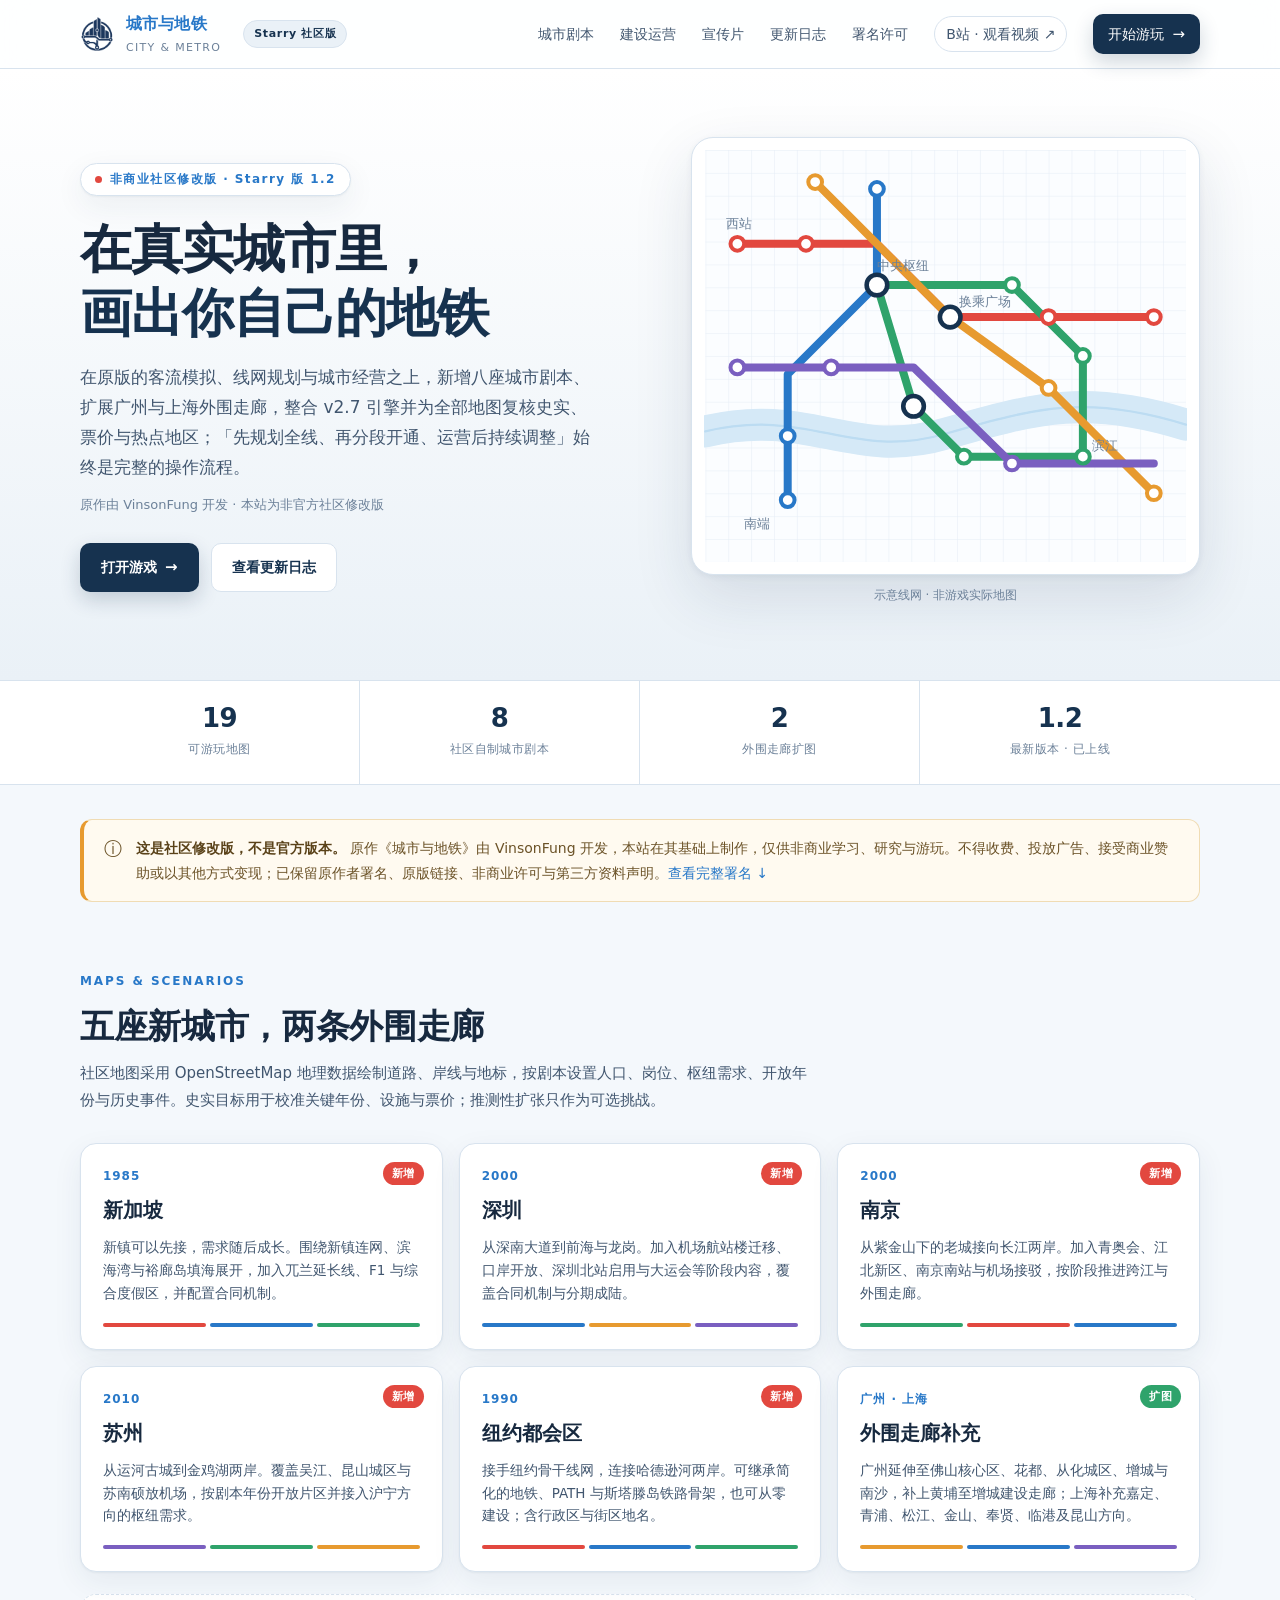
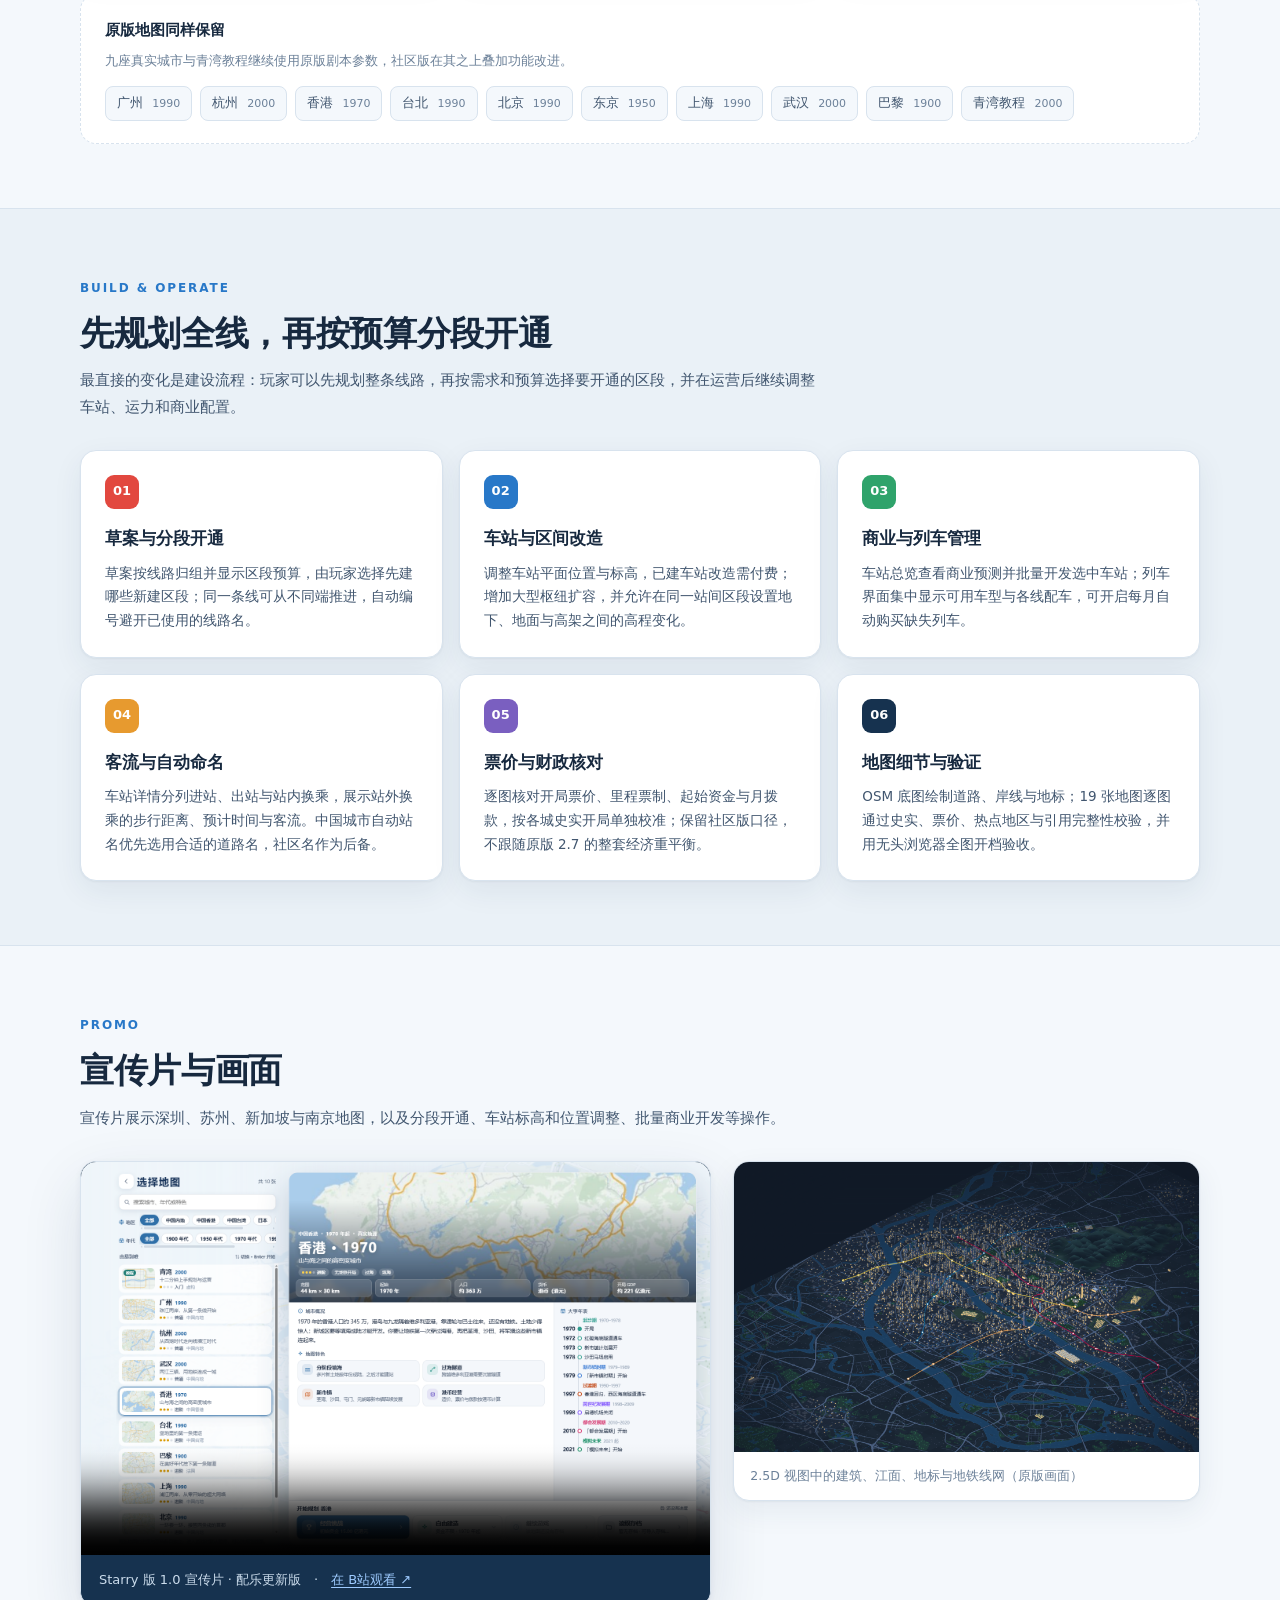
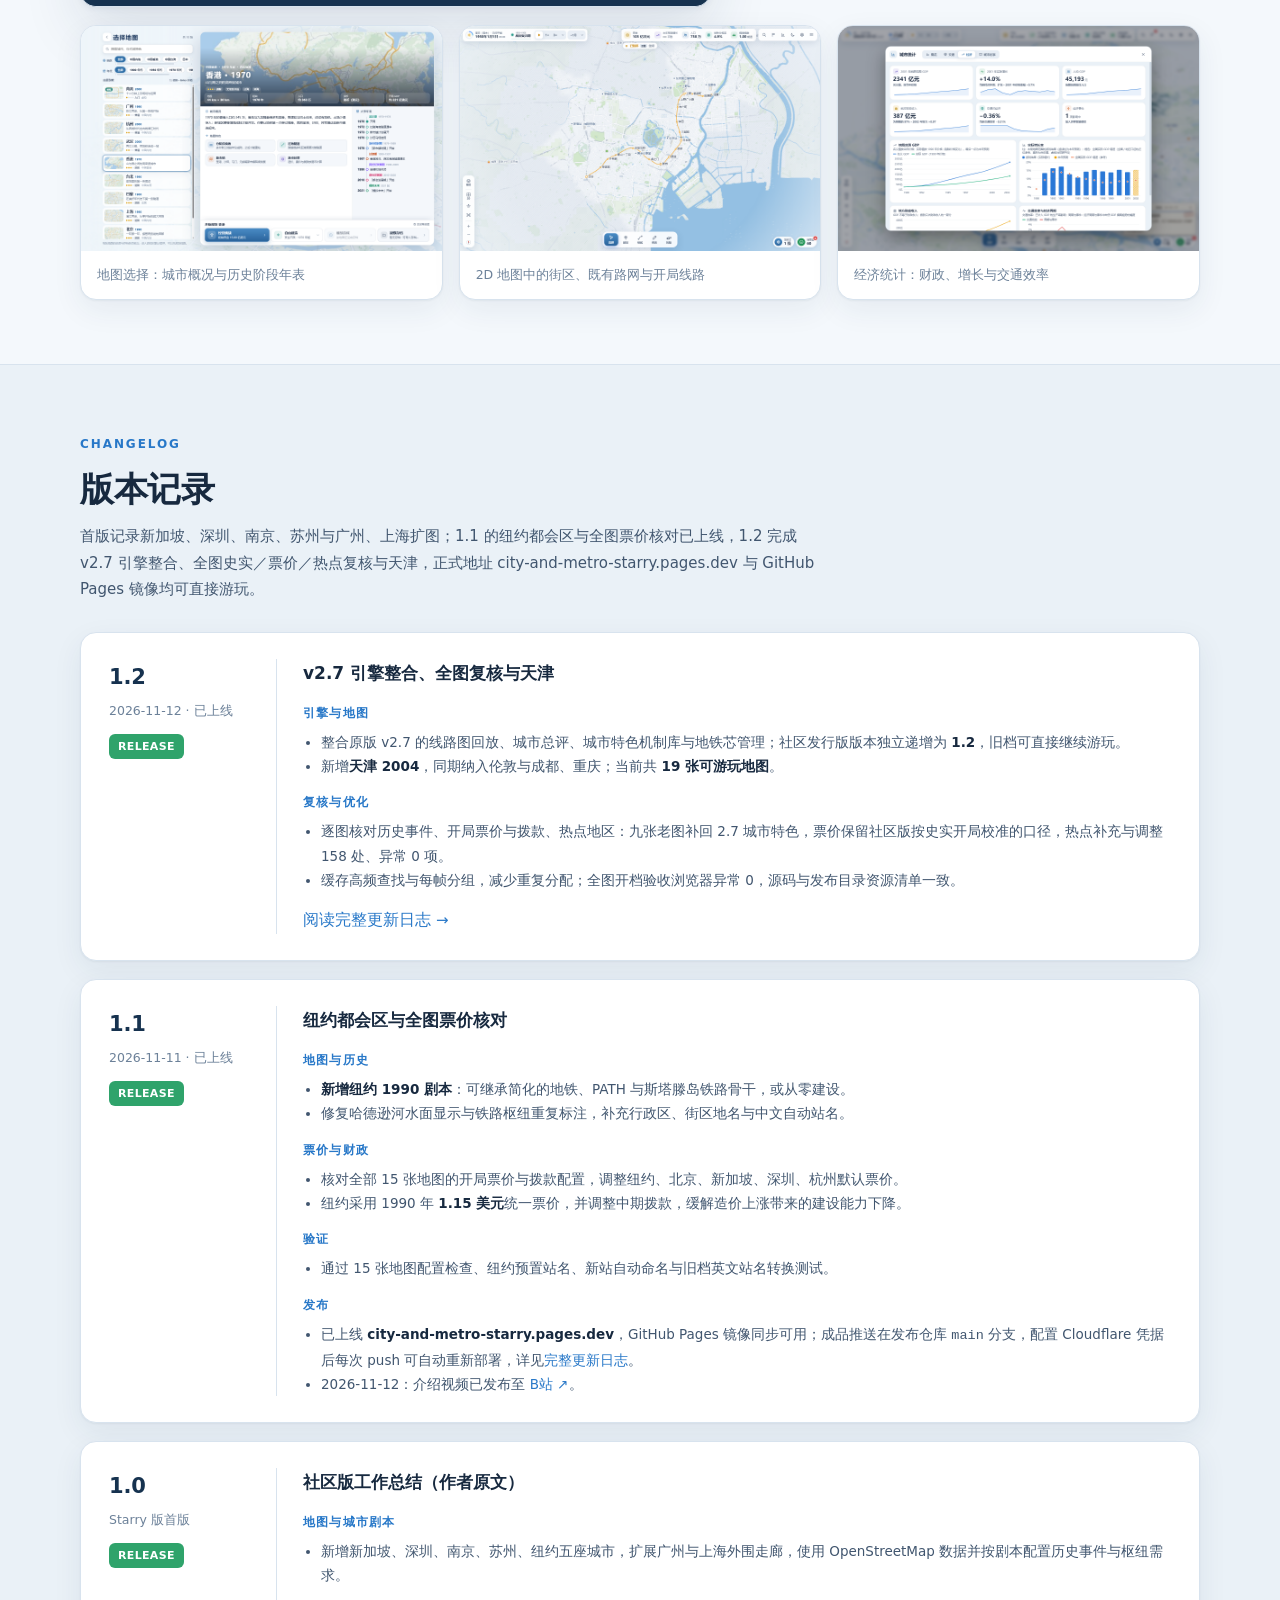
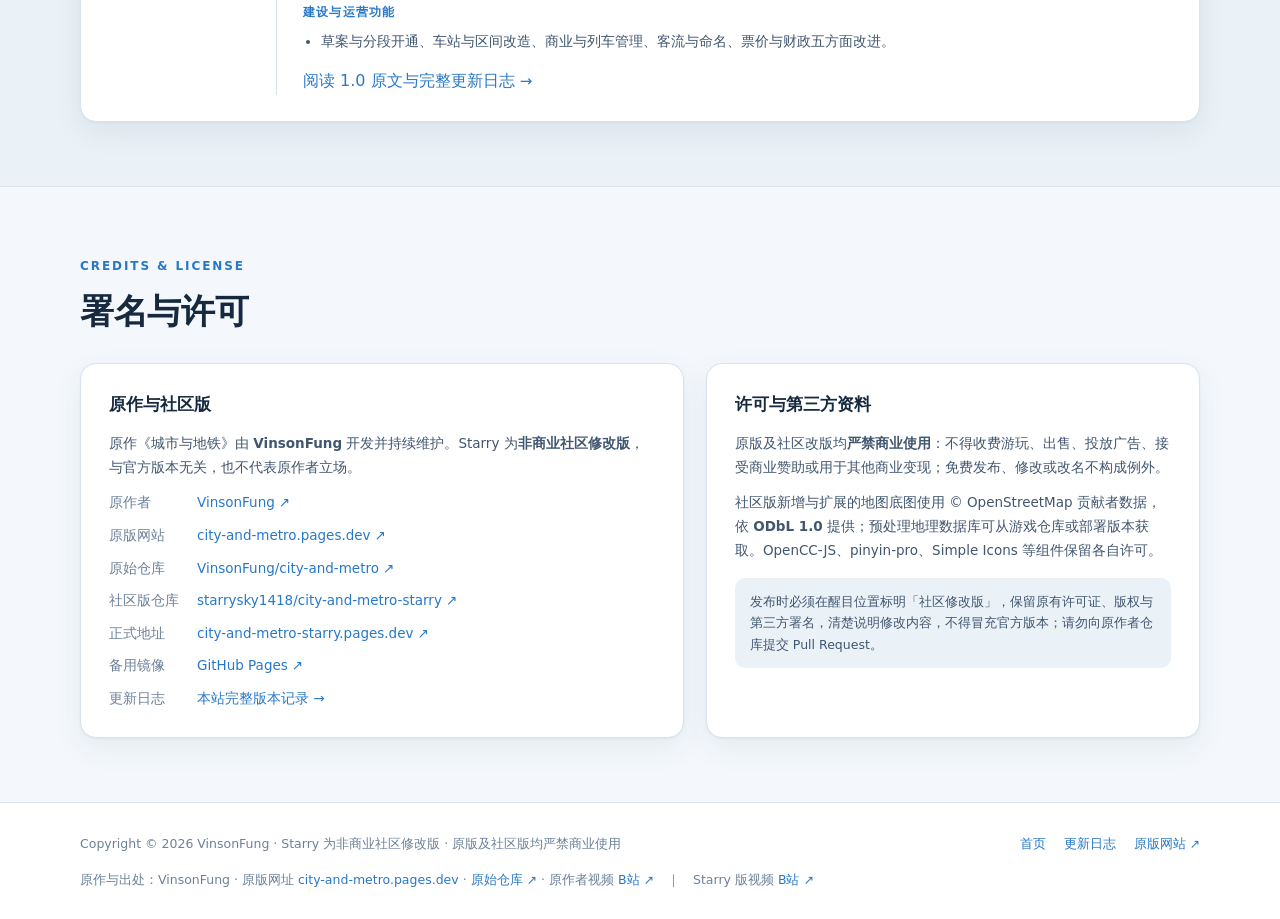
==== site/index.html @ 325b3b6e "Starry 版 1.2：整合 v2.7 引擎、新增天津与伦敦、全图复核与性能优化 - 引擎对齐原版 2.7.0：线路图回放、城市总评、城市特色机制库；九张老图按条校验补回 2.7 特色，未删原有数据" ====
<!doctype html>
<html lang="zh-CN">
<head>
<meta charset="utf-8">
<meta name="viewport" content="width=device-width, initial-scale=1, viewport-fit=cover">
<title>城市与地铁 · Starry 社区版</title>
<meta name="description" content="《城市与地铁》Starry 非商业社区修改版：19 张可游玩地图，含八座社区自制城市剧本与广州、上海外围扩图，整合 v2.7 引擎并复核全图史实、票价与热点地区。">
<meta name="theme-color" content="#eaf1f7">
<link rel="icon" type="image/png" href="assets/img/favicon.png">
<link rel="stylesheet" href="assets/style.css">
<script>
  // 试玩入口：本地 file:// 预览指向源码游戏；部署后介绍站位于 /site/ 子目录，
  // 游戏在站点根目录，因此 ../ 可同时适配 GitHub Pages 与 Cloudflare Pages。
  const PLAY_URL = location.protocol === 'file:' ? '../city-and-metro-main/index.html' : '../';
  document.addEventListener('DOMContentLoaded', function () {
    document.querySelectorAll('[data-play]').forEach(function (a) { a.href = PLAY_URL; });
  });
</script>
</head>
<body>

<header class="site-head">
  <div class="wrap head-inner">
    <a class="brand" href="index.html">
      <img src="assets/img/logo-navy.png" alt="">
      <span class="brand-txt">城市与地铁<small>CITY &amp; METRO</small></span>
    </a>
    <span class="edition-tag">Starry 社区版</span>
    <nav class="nav">
      <a href="#cities">城市剧本</a>
      <a href="#features">建设运营</a>
      <a href="#media">宣传片</a>
      <a href="changelog.html">更新日志</a>
      <a href="#credits">署名许可</a>
      <a class="bili-link" href="https://www.bilibili.com/video/BV1dnWU6xECS/" target="_blank" rel="noopener" title="城市与地铁-社区版by starry（B站）">B站 · 观看视频 ↗</a>
      <a class="btn btn-primary btn-sm btn-play" data-play href="../">开始游玩 <span class="arrow">→</span></a>
    </nav>
  </div>
</header>

<main>

  <!-- Hero -->
  <div class="hero">
    <div class="wrap hero-grid">
      <div>
        <span class="eyebrow"><i class="dot"></i> 非商业社区修改版 · Starry 版 1.2</span>
        <h1>在真实城市里，<br><span class="accent">画出你自己的地铁</span></h1>
        <p class="hero-sub">在原版的客流模拟、线网规划与城市经营之上，新增八座城市剧本、扩展广州与上海外围走廊，整合 v2.7 引擎并为全部地图复核史实、票价与热点地区；「先规划全线、再分段开通、运营后持续调整」始终是完整的操作流程。</p>
        <p class="hero-note">原作由 VinsonFung 开发 · 本站为非官方社区修改版</p>
        <div class="hero-actions">
          <a class="btn btn-primary" data-play href="../">打开游戏 <span class="arrow">→</span></a>
          <a class="btn btn-ghost" href="changelog.html">查看更新日志</a>
        </div>
      </div>
      <div class="hero-art">
        <div class="metro-art">
          <svg viewBox="0 0 420 360" role="img" aria-label="示意地铁线网">
            <defs>
              <pattern id="grid" width="20" height="20" patternUnits="userSpaceOnUse">
                <path d="M20 0H0V20" fill="none" stroke="#e6eef6" stroke-width="1"/>
              </pattern>
            </defs>
            <rect width="420" height="360" fill="#fbfdff"/>
            <rect width="420" height="360" fill="url(#grid)"/>
            <!-- 河流 -->
            <path d="M0 246 C 90 224, 128 272, 210 248 S 336 214, 420 240" fill="none" stroke="#d5e9f7" stroke-width="28" stroke-linecap="round"/>
            <path d="M0 246 C 90 224, 128 272, 210 248 S 336 214, 420 240" fill="none" stroke="#bcdcf2" stroke-width="2" stroke-linecap="round"/>
            <!-- 红线 -->
            <path d="M28 82 H150 L214 146 H392" fill="none" stroke="#e2483f" stroke-width="7" stroke-linecap="round" stroke-linejoin="round"/>
            <!-- 蓝线 -->
            <path d="M72 306 L72 196 L150 118 L150 34" fill="none" stroke="#2878c8" stroke-width="7" stroke-linecap="round" stroke-linejoin="round"/>
            <!-- 绿线（环） -->
            <path d="M150 118 L268 118 L330 180 L330 268 L226 268 L182 224 Z" fill="none" stroke="#2fa36b" stroke-width="7" stroke-linecap="round" stroke-linejoin="round"/>
            <!-- 橙线 -->
            <path d="M392 300 L300 208 L214 146 L96 28" fill="none" stroke="#e79a2f" stroke-width="7" stroke-linecap="round" stroke-linejoin="round"/>
            <!-- 紫线 -->
            <path d="M28 190 H182 L268 274 H392" fill="none" stroke="#7a5fc0" stroke-width="7" stroke-linecap="round" stroke-linejoin="round"/>
            <!-- 站点 -->
            <g fill="#fff" stroke-width="3.5">
              <circle cx="28" cy="82" r="6" stroke="#e2483f"/><circle cx="88" cy="82" r="6" stroke="#e2483f"/>
              <circle cx="214" cy="146" r="6" stroke="#e2483f"/><circle cx="300" cy="146" r="6" stroke="#e2483f"/><circle cx="392" cy="146" r="6" stroke="#e2483f"/>
              <circle cx="72" cy="306" r="6" stroke="#2878c8"/><circle cx="72" cy="250" r="6" stroke="#2878c8"/><circle cx="150" cy="34" r="6" stroke="#2878c8"/>
              <circle cx="268" cy="118" r="6" stroke="#2fa36b"/><circle cx="330" cy="180" r="6" stroke="#2fa36b"/><circle cx="330" cy="268" r="6" stroke="#2fa36b"/><circle cx="226" cy="268" r="6" stroke="#2fa36b"/>
              <circle cx="392" cy="300" r="6" stroke="#e79a2f"/><circle cx="300" cy="208" r="6" stroke="#e79a2f"/><circle cx="96" cy="28" r="6" stroke="#e79a2f"/>
              <circle cx="28" cy="190" r="6" stroke="#7a5fc0"/><circle cx="110" cy="190" r="6" stroke="#7a5fc0"/><circle cx="268" cy="274" r="6" stroke="#7a5fc0"/>
            </g>
            <!-- 换乘站 -->
            <g fill="#fff" stroke="#16324f" stroke-width="4">
              <circle cx="150" cy="118" r="9"/><circle cx="214" cy="146" r="9"/><circle cx="182" cy="224" r="9"/>
            </g>
            <g font-size="11" fill="#6c8199" font-family="sans-serif">
              <text x="18" y="68">西站</text><text x="150" y="105">中央枢纽</text><text x="222" y="136">换乘广场</text>
              <text x="338" y="262">滨江</text><text x="34" y="330">南端</text>
            </g>
          </svg>
        </div>
        <p class="art-cap">示意线网 · 非游戏实际地图</p>
      </div>
    </div>
  </div>

  <!-- Stats -->
  <div class="stats">
    <div class="wrap stats-in">
      <div class="stat"><b>19</b><span>可游玩地图</span></div>
      <div class="stat"><b>8</b><span>社区自制城市剧本</span></div>
      <div class="stat"><b>2</b><span>外围走廊扩图</span></div>
      <div class="stat"><b>1.2</b><span>最新版本 · 已上线</span></div>
    </div>
  </div>

  <!-- 社区版声明 -->
  <div class="wrap" style="padding-top:34px">
    <div class="notice">
      <span class="ic">ⓘ</span>
      <div><strong>这是社区修改版，不是官方版本。</strong> 原作《城市与地铁》由 VinsonFung 开发，本站在其基础上制作，仅供非商业学习、研究与游玩。不得收费、投放广告、接受商业赞助或以其他方式变现；已保留原作者署名、原版链接、非商业许可与第三方资料声明。<a href="#credits">查看完整署名 ↓</a></div>
    </div>
  </div>

  <!-- 城市剧本 -->
  <section id="cities">
    <div class="wrap">
      <div class="sec-head">
        <span class="sec-kicker">MAPS &amp; SCENARIOS</span>
        <h2>五座新城市，两条外围走廊</h2>
        <p class="sec-desc">社区地图采用 OpenStreetMap 地理数据绘制道路、岸线与地标，按剧本设置人口、岗位、枢纽需求、开放年份与历史事件。史实目标用于校准关键年份、设施与票价；推测性扩张只作为可选挑战。</p>
      </div>

      <div class="city-grid">
        <article class="city">
          <span class="flag flag-new">新增</span>
          <div class="yr">1985</div><h3>新加坡</h3>
          <p>新镇可以先接，需求随后成长。围绕新镇连网、滨海湾与裕廊岛填海展开，加入兀兰延长线、F1 与综合度假区，并配置合同机制。</p>
          <div class="bar"><i style="background:var(--red)"></i><i style="background:var(--blue)"></i><i style="background:var(--green)"></i></div>
        </article>
        <article class="city">
          <span class="flag flag-new">新增</span>
          <div class="yr">2000</div><h3>深圳</h3>
          <p>从深南大道到前海与龙岗。加入机场航站楼迁移、口岸开放、深圳北站启用与大运会等阶段内容，覆盖合同机制与分期成陆。</p>
          <div class="bar"><i style="background:var(--blue)"></i><i style="background:var(--orange)"></i><i style="background:var(--purple)"></i></div>
        </article>
        <article class="city">
          <span class="flag flag-new">新增</span>
          <div class="yr">2000</div><h3>南京</h3>
          <p>从紫金山下的老城接向长江两岸。加入青奥会、江北新区、南京南站与机场接驳，按阶段推进跨江与外围走廊。</p>
          <div class="bar"><i style="background:var(--green)"></i><i style="background:var(--red)"></i><i style="background:var(--blue)"></i></div>
        </article>
        <article class="city">
          <span class="flag flag-new">新增</span>
          <div class="yr">2010</div><h3>苏州</h3>
          <p>从运河古城到金鸡湖两岸。覆盖吴江、昆山城区与苏南硕放机场，按剧本年份开放片区并接入沪宁方向的枢纽需求。</p>
          <div class="bar"><i style="background:var(--purple)"></i><i style="background:var(--green)"></i><i style="background:var(--orange)"></i></div>
        </article>
        <article class="city">
          <span class="flag flag-new">新增</span>
          <div class="yr">1990</div><h3>纽约都会区</h3>
          <p>接手纽约骨干线网，连接哈德逊河两岸。可继承简化的地铁、PATH 与斯塔滕岛铁路骨架，也可从零建设；含行政区与街区地名。</p>
          <div class="bar"><i style="background:var(--red)"></i><i style="background:var(--blue)"></i><i style="background:var(--green)"></i></div>
        </article>
        <article class="city">
          <span class="flag flag-ext">扩图</span>
          <div class="yr">广州 · 上海</div><h3>外围走廊补充</h3>
          <p>广州延伸至佛山核心区、花都、从化城区、增城与南沙，补上黄埔至增城建设走廊；上海补充嘉定、青浦、松江、金山、奉贤、临港及昆山方向。</p>
          <div class="bar"><i style="background:var(--orange)"></i><i style="background:var(--blue)"></i><i style="background:var(--purple)"></i></div>
        </article>
      </div>

      <div class="legacy">
        <h3>原版地图同样保留</h3>
        <p>九座真实城市与青湾教程继续使用原版剧本参数，社区版在其之上叠加功能改进。</p>
        <div class="chips">
          <span class="chip">广州 <em>1990</em></span><span class="chip">杭州 <em>2000</em></span>
          <span class="chip">香港 <em>1970</em></span><span class="chip">台北 <em>1990</em></span>
          <span class="chip">北京 <em>1990</em></span><span class="chip">东京 <em>1950</em></span>
          <span class="chip">上海 <em>1990</em></span><span class="chip">武汉 <em>2000</em></span>
          <span class="chip">巴黎 <em>1900</em></span><span class="chip">青湾教程 <em>2000</em></span>
        </div>
      </div>
    </div>
  </section>

  <!-- 建设与运营 -->
  <section class="alt" id="features">
    <div class="wrap">
      <div class="sec-head">
        <span class="sec-kicker">BUILD &amp; OPERATE</span>
        <h2>先规划全线，再按预算分段开通</h2>
        <p class="sec-desc">最直接的变化是建设流程：玩家可以先规划整条线路，再按需求和预算选择要开通的区段，并在运营后继续调整车站、运力和商业配置。</p>
      </div>
      <div class="feat-grid">
        <div class="feat"><div class="num" style="background:var(--red)">01</div><h3>草案与分段开通</h3><p>草案按线路归组并显示区段预算，由玩家选择先建哪些新建区段；同一条线可从不同端推进，自动编号避开已使用的线路名。</p></div>
        <div class="feat"><div class="num" style="background:var(--blue)">02</div><h3>车站与区间改造</h3><p>调整车站平面位置与标高，已建车站改造需付费；增加大型枢纽扩容，并允许在同一站间区段设置地下、地面与高架之间的高程变化。</p></div>
        <div class="feat"><div class="num" style="background:var(--green)">03</div><h3>商业与列车管理</h3><p>车站总览查看商业预测并批量开发选中车站；列车界面集中显示可用车型与各线配车，可开启每月自动购买缺失列车。</p></div>
        <div class="feat"><div class="num" style="background:var(--orange)">04</div><h3>客流与自动命名</h3><p>车站详情分列进站、出站与站内换乘，展示站外换乘的步行距离、预计时间与客流。中国城市自动站名优先选用合适的道路名，社区名作为后备。</p></div>
        <div class="feat"><div class="num" style="background:var(--purple)">05</div><h3>票价与财政核对</h3><p>逐图核对开局票价、里程票制、起始资金与月拨款，按各城史实开局单独校准；保留社区版口径，不跟随原版 2.7 的整套经济重平衡。</p></div>
        <div class="feat"><div class="num" style="background:var(--navy)">06</div><h3>地图细节与验证</h3><p>OSM 底图绘制道路、岸线与地标；19 张地图逐图通过史实、票价、热点地区与引用完整性校验，并用无头浏览器全图开档验收。</p></div>
      </div>
    </div>
  </section>

  <!-- 宣传片 -->
  <section id="media">
    <div class="wrap">
      <div class="sec-head">
        <span class="sec-kicker">PROMO</span>
        <h2>宣传片与画面</h2>
        <p class="sec-desc">宣传片展示深圳、苏州、新加坡与南京地图，以及分段开通、车站标高和位置调整、批量商业开发等操作。</p>
      </div>
      <div class="media-grid">
        <div class="video-box">
          <video controls preload="metadata" poster="assets/img/screenshot-map-selection.png" src="assets/promo.mp4">浏览器不支持视频播放。</video>
          <div class="video-cap">Starry 版 1.0 宣传片 · 配乐更新版　·　<a href="https://www.bilibili.com/video/BV1dnWU6xECS/" target="_blank" rel="noopener">在 B站观看 ↗</a></div>
        </div>
        <div class="shot">
          <img src="assets/img/screenshot-guangzhou-night.png" alt="广州 2.5D 夜景与线网">
          <p>2.5D 视图中的建筑、江面、地标与地铁线网（原版画面）</p>
        </div>
      </div>
      <div class="shots-row">
        <div class="shot">
          <img src="assets/img/screenshot-map-selection.png" alt="地图选择页">
          <p>地图选择：城市概况与历史阶段年表</p>
        </div>
        <div class="shot">
          <img src="assets/img/screenshot-tokyo-day.png" alt="东京 2D 白天地图">
          <p>2D 地图中的街区、既有路网与开局线路</p>
        </div>
        <div class="shot">
          <img src="assets/img/screenshot-economy-statistics.png" alt="经济统计界面">
          <p>经济统计：财政、增长与交通效率</p>
        </div>
      </div>
    </div>
  </section>

  <!-- 更新日志摘要 -->
  <section class="alt" id="changelog">
    <div class="wrap">
      <div class="sec-head">
        <span class="sec-kicker">CHANGELOG</span>
        <h2>版本记录</h2>
        <p class="sec-desc">首版记录新加坡、深圳、南京、苏州与广州、上海扩图；1.1 的纽约都会区与全图票价核对已上线，1.2 完成 v2.7 引擎整合、全图史实／票价／热点复核与天津，正式地址 city-and-metro-starry.pages.dev 与 GitHub Pages 镜像均可直接游玩。</p>
      </div>
      <div class="log-list">
        <div class="log-item">
          <div class="log-meta">
            <div class="log-ver">1.2</div><div class="log-date">2026-11-12 · 已上线</div>
            <span class="log-badge badge-rel">RELEASE</span>
          </div>
          <div class="log-body">
            <h3>v2.7 引擎整合、全图复核与天津</h3>
            <div class="log-group"><h4>引擎与地图</h4><ul>
              <li>整合原版 v2.7 的线路图回放、城市总评、城市特色机制库与地铁芯管理；社区发行版版本独立递增为 <strong>1.2</strong>，旧档可直接继续游玩。</li>
              <li>新增<strong>天津 2004</strong>，同期纳入伦敦与成都、重庆；当前共 <strong>19 张可游玩地图</strong>。</li>
            </ul></div>
            <div class="log-group"><h4>复核与优化</h4><ul>
              <li>逐图核对历史事件、开局票价与拨款、热点地区：九张老图补回 2.7 城市特色，票价保留社区版按史实开局校准的口径，热点补充与调整 158 处、异常 0 项。</li>
              <li>缓存高频查找与每帧分组，减少重复分配；全图开档验收浏览器异常 0，源码与发布目录资源清单一致。</li>
            </ul></div>
            <p style="margin:14px 0 0"><a href="changelog.html">阅读完整更新日志 <span class="arrow">→</span></a></p>
          </div>
        </div>
        <div class="log-item">
          <div class="log-meta">
            <div class="log-ver">1.1</div><div class="log-date">2026-11-11 · 已上线</div>
            <span class="log-badge badge-rel">RELEASE</span>
          </div>
          <div class="log-body">
            <h3>纽约都会区与全图票价核对</h3>
            <div class="log-group"><h4>地图与历史</h4><ul>
              <li><strong>新增纽约 1990 剧本</strong>：可继承简化的地铁、PATH 与斯塔滕岛铁路骨干，或从零建设。</li>
              <li>修复哈德逊河水面显示与铁路枢纽重复标注，补充行政区、街区地名与中文自动站名。</li>
            </ul></div>
            <div class="log-group"><h4>票价与财政</h4><ul>
              <li>核对全部 15 张地图的开局票价与拨款配置，调整纽约、北京、新加坡、深圳、杭州默认票价。</li>
              <li>纽约采用 1990 年 <strong>1.15 美元</strong>统一票价，并调整中期拨款，缓解造价上涨带来的建设能力下降。</li>
            </ul></div>
            <div class="log-group"><h4>验证</h4><ul><li>通过 15 张地图配置检查、纽约预置站名、新站自动命名与旧档英文站名转换测试。</li></ul></div>
            <div class="log-group"><h4>发布</h4><ul><li>已上线 <strong>city-and-metro-starry.pages.dev</strong>，GitHub Pages 镜像同步可用；成品推送在发布仓库 <code>main</code> 分支，配置 Cloudflare 凭据后每次 push 可自动重新部署，详见<a href="changelog.html">完整更新日志</a>。</li><li>2026-11-12：介绍视频已发布至 <a href="https://www.bilibili.com/video/BV1dnWU6xECS/" target="_blank" rel="noopener">B站 ↗</a>。</li></ul></div>
          </div>
        </div>
        <div class="log-item">
          <div class="log-meta">
            <div class="log-ver">1.0</div><div class="log-date">Starry 版首版</div>
            <span class="log-badge badge-rel">RELEASE</span>
          </div>
          <div class="log-body">
            <h3>社区版工作总结（作者原文）</h3>
            <div class="log-group"><h4>地图与城市剧本</h4><ul>
              <li>新增新加坡、深圳、南京、苏州、纽约五座城市，扩展广州与上海外围走廊，使用 OpenStreetMap 数据并按剧本配置历史事件与枢纽需求。</li>
            </ul></div>
            <div class="log-group"><h4>建设与运营功能</h4><ul>
              <li>草案与分段开通、车站与区间改造、商业与列车管理、客流与命名、票价与财政五方面改进。</li>
            </ul></div>
            <p style="margin:14px 0 0"><a href="changelog.html">阅读 1.0 原文与完整更新日志 <span class="arrow">→</span></a></p>
          </div>
        </div>
      </div>
    </div>
  </section>

  <!-- 署名与许可 -->
  <section id="credits">
    <div class="wrap">
      <div class="sec-head">
        <span class="sec-kicker">CREDITS &amp; LICENSE</span>
        <h2>署名与许可</h2>
      </div>
      <div class="credits">
        <div class="credit-card">
          <h3>原作与社区版</h3>
          <p>原作《城市与地铁》由 <strong>VinsonFung</strong> 开发并持续维护。Starry 为<strong>非商业社区修改版</strong>，与官方版本无关，也不代表原作者立场。</p>
          <ul class="link-list">
            <li><span class="lab">原作者</span><a href="https://github.com/VinsonFung" target="_blank" rel="noopener">VinsonFung ↗</a></li>
            <li><span class="lab">原版网站</span><a href="https://city-and-metro.pages.dev" target="_blank" rel="noopener">city-and-metro.pages.dev ↗</a></li>
            <li><span class="lab">原始仓库</span><a href="https://github.com/VinsonFung/city-and-metro" target="_blank" rel="noopener">VinsonFung/city-and-metro ↗</a></li>
            <li><span class="lab">社区版仓库</span><a href="https://github.com/starrysky1418/city-and-metro-starry" target="_blank" rel="noopener">starrysky1418/city-and-metro-starry ↗</a></li>
            <li><span class="lab">正式地址</span><a href="https://city-and-metro-starry.pages.dev/" target="_blank" rel="noopener">city-and-metro-starry.pages.dev ↗</a></li>
            <li><span class="lab">备用镜像</span><a href="https://starrysky1418.github.io/city-and-metro-starry/" target="_blank" rel="noopener">GitHub Pages ↗</a></li>
            <li><span class="lab">更新日志</span><a href="changelog.html">本站完整版本记录 →</a></li>
          </ul>
        </div>
        <div class="credit-card">
          <h3>许可与第三方资料</h3>
          <p>原版及社区改版均<strong>严禁商业使用</strong>：不得收费游玩、出售、投放广告、接受商业赞助或用于其他商业变现；免费发布、修改或改名不构成例外。</p>
          <p>社区版新增与扩展的地图底图使用 © OpenStreetMap 贡献者数据，依 <strong>ODbL 1.0</strong> 提供；预处理地理数据库可从游戏仓库或部署版本获取。OpenCC-JS、pinyin-pro、Simple Icons 等组件保留各自许可。</p>
          <div class="legal-note">发布时必须在醒目位置标明「社区修改版」，保留原有许可证、版权与第三方署名，清楚说明修改内容，不得冒充官方版本；请勿向原作者仓库提交 Pull Request。</div>
        </div>
      </div>
    </div>
  </section>

</main>

<footer class="site-foot">
  <div class="wrap foot-in">
    <p>Copyright © 2026 VinsonFung · Starry 为非商业社区修改版 · 原版及社区版均严禁商业使用</p>
    <div class="foot-links"><a href="index.html">首页</a><a href="changelog.html">更新日志</a><a href="https://city-and-metro.pages.dev" target="_blank" rel="noopener">原版网站 ↗</a></div>
    <p class="foot-origin">原作与出处：VinsonFung · 原版网址 <a href="https://city-and-metro.pages.dev" target="_blank" rel="noopener">city-and-metro.pages.dev</a> · <a href="https://github.com/VinsonFung/city-and-metro" target="_blank" rel="noopener">原始仓库 ↗</a> · 原作者视频 <a href="https://b23.tv/H18TUXD" target="_blank" rel="noopener">B站 ↗</a>　｜　Starry 版视频 <a href="https://www.bilibili.com/video/BV1dnWU6xECS/" target="_blank" rel="noopener">B站 ↗</a></p>
  </div>
</footer>

</body>
</html>
---- site/assets/style.css ----
/* 城市与地铁 · Starry 社区版站点
   浅色主题，沿用原版 #eaf1f7 / navy 的视觉语言，线路色作为点缀。 */
:root {
  --bg: #f4f8fc;
  --bg-soft: #eaf1f7;
  --surface: #ffffff;
  --ink: #17293f;
  --ink-2: #41566f;
  --ink-3: #6c8199;
  --line: #d8e3ee;
  --navy: #16324f;
  --blue: #2878c8;
  --red: #e2483f;
  --green: #2fa36b;
  --orange: #e79a2f;
  --purple: #7a5fc0;
  --shadow: 0 1px 2px rgba(22, 50, 79, .05), 0 10px 30px rgba(22, 50, 79, .07);
  --shadow-lg: 0 2px 6px rgba(22, 50, 79, .06), 0 22px 60px rgba(22, 50, 79, .12);
  --radius: 16px;
  --max: 1120px;
}

* { box-sizing: border-box; }
html { scroll-behavior: smooth; }
body {
  margin: 0;
  background: var(--bg);
  color: var(--ink);
  font: 16px/1.75 "PingFang SC", "Microsoft YaHei", "Hiragino Sans GB", "Noto Sans SC", system-ui, sans-serif;
  -webkit-font-smoothing: antialiased;
}
a { color: var(--blue); text-decoration: none; }
a:hover { text-decoration: underline; }
img { max-width: 100%; display: block; }
.wrap { width: min(var(--max), calc(100% - 40px)); margin: 0 auto; }

/* ---------- Header ---------- */
.site-head {
  position: sticky; top: 0; z-index: 20;
  background: rgba(255, 255, 255, .88);
  backdrop-filter: blur(14px);
  border-bottom: 1px solid var(--line);
}
.head-inner { display: flex; align-items: center; gap: 22px; height: 68px; }
.brand { display: flex; align-items: center; gap: 12px; min-width: 0; }
.brand img { width: 34px; height: 34px; object-fit: contain; }
.brand-txt { font-weight: 700; font-size: 16px; letter-spacing: .01em; white-space: nowrap; }
.brand-txt small { display: block; font-weight: 500; font-size: 11px; color: var(--ink-3); letter-spacing: .12em; }
.edition-tag {
  font-size: 11px; font-weight: 700; letter-spacing: .06em;
  color: var(--navy); background: var(--bg-soft);
  border: 1px solid var(--line); border-radius: 999px;
  padding: 3px 10px; white-space: nowrap;
}
.nav { margin-left: auto; display: flex; align-items: center; gap: 26px; }
.nav a { color: var(--ink-2); font-size: 14px; font-weight: 500; white-space: nowrap; }
.nav a:hover, .nav a.on { color: var(--navy); text-decoration: none; }
.nav a.on { font-weight: 700; }
.nav .btn-play { color: #fff; }

/* ---------- Buttons ---------- */
.btn {
  display: inline-flex; align-items: center; justify-content: center; gap: 8px;
  border-radius: 10px; padding: 11px 20px; font-size: 14px; font-weight: 700;
  border: 1px solid transparent; transition: transform .16s ease, box-shadow .16s ease, background .16s ease;
  white-space: nowrap;
}
.btn:hover { text-decoration: none; transform: translateY(-1px); }
.btn-primary { background: var(--navy); color: #fff; box-shadow: 0 8px 20px rgba(22, 50, 79, .2); }
.btn-primary:hover { background: #1e436a; color: #fff; }
.btn-ghost { background: var(--surface); color: var(--navy); border-color: var(--line); }
.btn-ghost:hover { border-color: #b9ccdf; color: var(--navy); }
.btn-sm { padding: 7px 14px; font-size: 13px; }
.arrow { font-size: 15px; line-height: 1; }

/* ---------- Hero ---------- */
.hero {
  position: relative; overflow: hidden;
  background: linear-gradient(180deg, #fff 0%, var(--bg-soft) 100%);
  border-bottom: 1px solid var(--line);
}
.hero-grid {
  display: grid; grid-template-columns: 1.05fr .95fr; gap: 48px;
  align-items: center; padding: 68px 0 62px;
}
.eyebrow {
  display: inline-flex; align-items: center; gap: 8px;
  font-size: 12px; font-weight: 700; letter-spacing: .12em; color: var(--blue);
  background: #fff; border: 1px solid var(--line); border-radius: 999px; padding: 5px 14px;
  box-shadow: var(--shadow);
}
.dot { width: 7px; height: 7px; border-radius: 50%; background: var(--red); }
h1 { font-size: clamp(32px, 4.4vw, 52px); line-height: 1.22; margin: 22px 0 0; letter-spacing: -.02em; }
h1 .accent { color: var(--navy); position: relative; }
.hero-sub { font-size: 17px; color: var(--ink-2); margin: 18px 0 0; max-width: 30em; }
.hero-note { font-size: 13px; color: var(--ink-3); margin: 12px 0 26px; }
.hero-actions { display: flex; flex-wrap: wrap; gap: 12px; }
.hero-art { position: relative; }

/* 线网示意图 */
.metro-art {
  background: #fff; border: 1px solid var(--line); border-radius: 22px;
  box-shadow: var(--shadow-lg); padding: 12px; aspect-ratio: 1 / .86;
}
.metro-art svg { width: 100%; height: 100%; display: block; }
.art-cap { text-align: center; font-size: 12px; color: var(--ink-3); margin-top: 10px; }

/* ---------- Stat strip ---------- */
.stats { background: var(--surface); border-bottom: 1px solid var(--line); }
.stats-in { display: grid; grid-template-columns: repeat(4, 1fr); }
.stat { padding: 22px 10px; text-align: center; border-right: 1px solid var(--line); }
.stat:last-child { border-right: 0; }
.stat b { display: block; font-size: 26px; line-height: 1.2; color: var(--navy); letter-spacing: -.02em; }
.stat span { font-size: 12px; color: var(--ink-3); letter-spacing: .04em; }

/* ---------- Notice ---------- */
.notice {
  display: flex; gap: 14px; align-items: flex-start;
  background: #fffaf0; border: 1px solid #f0dcb4; border-left: 4px solid var(--orange);
  border-radius: 12px; padding: 16px 20px; font-size: 14px; color: #6b5227;
}
.notice strong { color: #5a4219; }
.notice .ic { font-size: 18px; line-height: 1.4; }

/* ---------- Sections ---------- */
section { padding: 64px 0; }
.sec-head { margin-bottom: 30px; max-width: 46em; }
.sec-kicker { font-size: 12px; font-weight: 700; letter-spacing: .16em; color: var(--blue); }
h2 { font-size: clamp(24px, 3vw, 34px); line-height: 1.3; margin: 10px 0 0; letter-spacing: -.01em; }
.sec-desc { color: var(--ink-2); margin: 12px 0 0; font-size: 15px; }
.alt { background: var(--bg-soft); border-top: 1px solid var(--line); border-bottom: 1px solid var(--line); }

/* ---------- City cards ---------- */
.city-grid { display: grid; grid-template-columns: repeat(3, 1fr); gap: 16px; }
.city {
  position: relative; background: var(--surface); border: 1px solid var(--line);
  border-radius: var(--radius); padding: 22px; box-shadow: var(--shadow);
  transition: transform .18s ease, box-shadow .18s ease, border-color .18s ease;
}
.city:hover { transform: translateY(-3px); box-shadow: var(--shadow-lg); border-color: #c4d6e7; }
.city .flag {
  position: absolute; top: 18px; right: 18px; font-size: 11px; font-weight: 700;
  border-radius: 999px; padding: 2px 9px; letter-spacing: .04em;
}
.flag-new { color: #fff; background: var(--red); }
.flag-ext { color: #fff; background: var(--green); }
.city .yr { font-size: 12px; font-weight: 700; color: var(--blue); letter-spacing: .08em; }
.city h3 { margin: 6px 0 8px; font-size: 20px; }
.city p { margin: 0; font-size: 13.5px; color: var(--ink-2); line-height: 1.7; }
.city .bar { display: flex; gap: 4px; margin-top: 18px; }
.city .bar i { height: 4px; flex: 1; border-radius: 3px; display: block; }

.legacy {
  margin-top: 22px; background: var(--surface); border: 1px dashed var(--line);
  border-radius: var(--radius); padding: 22px 24px;
}
.legacy h3 { margin: 0 0 6px; font-size: 15px; }
.legacy p { margin: 0 0 14px; font-size: 13px; color: var(--ink-3); }
.chips { display: flex; flex-wrap: wrap; gap: 8px; }
.chip {
  font-size: 13px; color: var(--ink-2); background: var(--bg);
  border: 1px solid var(--line); border-radius: 8px; padding: 5px 11px;
}
.chip em { font-style: normal; color: var(--ink-3); font-size: 11px; margin-left: 5px; }

/* ---------- Features ---------- */
.feat-grid { display: grid; grid-template-columns: repeat(3, 1fr); gap: 16px; }
.feat {
  background: var(--surface); border: 1px solid var(--line); border-radius: var(--radius);
  padding: 24px; box-shadow: var(--shadow);
}
.feat .num {
  width: 34px; height: 34px; border-radius: 9px; display: grid; place-items: center;
  font-size: 13px; font-weight: 700; color: #fff; margin-bottom: 16px;
}
.feat h3 { margin: 0 0 8px; font-size: 16.5px; }
.feat p { margin: 0; font-size: 13.5px; color: var(--ink-2); line-height: 1.75; }

/* ---------- Media / screenshot ---------- */
.media-grid { display: grid; grid-template-columns: 1.15fr .85fr; gap: 22px; align-items: start; }
.video-box {
  background: var(--navy); border-radius: var(--radius); overflow: hidden;
  box-shadow: var(--shadow-lg); border: 1px solid var(--line);
}
.video-box video { width: 100%; display: block; background: #0b1c2e; }
.video-cap { padding: 14px 18px; color: #cbdcec; font-size: 13px; background: var(--navy); }
.video-cap a { color: #9ecbff; text-decoration: underline; text-underline-offset: 3px; }
.shot {
  background: var(--surface); border: 1px solid var(--line); border-radius: var(--radius);
  overflow: hidden; box-shadow: var(--shadow);
}
.shot img { width: 100%; }
.shot p { margin: 0; padding: 13px 16px; font-size: 12.5px; color: var(--ink-3); }
.shots-row { display: grid; grid-template-columns: repeat(3, 1fr); gap: 16px; margin-top: 18px; }
@media (max-width: 900px) { .shots-row { grid-template-columns: repeat(2, 1fr); } }
@media (max-width: 640px) { .shots-row { grid-template-columns: 1fr; } }

/* ---------- Changelog preview / page ---------- */
.log-list { display: grid; gap: 18px; }
.log-item {
  background: var(--surface); border: 1px solid var(--line); border-radius: var(--radius);
  padding: 26px 28px; box-shadow: var(--shadow);
  display: grid; grid-template-columns: 168px 1fr; gap: 26px;
}
.log-meta { border-right: 1px solid var(--line); padding-right: 22px; }
.log-ver { font-size: 21px; font-weight: 800; color: var(--navy); letter-spacing: -.01em; }
.log-date { font-size: 12.5px; color: var(--ink-3); margin-top: 4px; }
.log-badge {
  display: inline-block; margin-top: 12px; font-size: 11px; font-weight: 700;
  border-radius: 6px; padding: 3px 9px; letter-spacing: .03em;
}
.badge-dev { color: #7a5612; background: #fff3d6; border: 1px solid #f0dcb4; }
.badge-rel { color: #fff; background: var(--green); }
.badge-base { color: var(--ink-2); background: var(--bg-soft); border: 1px solid var(--line); }
.log-body h3 { margin: 0 0 14px; font-size: 17px; }
.log-group { margin-bottom: 14px; }
.log-group:last-child { margin-bottom: 0; }
.log-group h4 { margin: 0 0 6px; font-size: 12px; letter-spacing: .1em; color: var(--blue); font-weight: 700; }
.log-group ul { margin: 0; padding-left: 18px; }
.log-group li { font-size: 13.5px; color: var(--ink-2); line-height: 1.8; }
.log-group li strong { color: var(--ink); }
.log-body > p.log-lead { font-size: 13.5px; color: var(--ink-2); line-height: 1.85; margin: 0 0 12px; }
.log-body > p.log-lead:first-of-type { font-size: 12.5px; color: var(--ink-3); }
.log-group p { font-size: 13.5px; color: var(--ink-2); line-height: 1.85; margin: 0 0 8px; }
.log-table { width: 100%; border-collapse: collapse; font-size: 13px; color: var(--ink-2); }
.log-table th, .log-table td { border-bottom: 1px solid var(--line); padding: 9px 10px; text-align: left; vertical-align: top; line-height: 1.7; }
.log-table th { background: var(--bg-soft); color: var(--ink); font-weight: 700; }
.log-table td:first-child { color: var(--ink); font-weight: 600; white-space: nowrap; width: 128px; }
.log-table tr:last-child td { border-bottom: 0; }
.log-source { margin-top: 16px; padding: 12px 14px; background: var(--bg-soft); border-radius: 10px; font-size: 12.5px; color: var(--ink-2); line-height: 1.9; }
.bili-link { display: inline-flex; align-items: center; padding: 5px 11px; border: 1px solid var(--line); border-radius: 999px; font-size: 12px; color: var(--blue); background: var(--surface); text-decoration: none; white-space: nowrap; }
.bili-link:hover { border-color: var(--blue); background: var(--bg-soft); }
.foot-origin { flex-basis: 100%; margin: 0; font-size: 12px; color: var(--ink-3); line-height: 1.8; }
@media (max-width: 900px) { .bili-link { display: none; } }
@media (max-width: 620px) { .log-table td:first-child { width: auto; white-space: normal; } }

/* ---------- Credits ---------- */
.credits { display: grid; grid-template-columns: 1.1fr .9fr; gap: 22px; }
.credit-card {
  background: var(--surface); border: 1px solid var(--line); border-radius: var(--radius);
  padding: 26px 28px; box-shadow: var(--shadow);
}
.credit-card h3 { margin: 0 0 12px; font-size: 17px; }
.credit-card p { font-size: 13.5px; color: var(--ink-2); margin: 0 0 12px; }
.link-list { list-style: none; padding: 0; margin: 0; display: grid; gap: 9px; }
.link-list li { font-size: 13.5px; }
.link-list .lab { display: inline-block; min-width: 88px; color: var(--ink-3); }
.legal-note {
  margin-top: 16px; padding: 13px 15px; border-radius: 10px;
  background: var(--bg-soft); font-size: 12.5px; color: var(--ink-2); line-height: 1.7;
}

/* ---------- Footer ---------- */
.site-foot { border-top: 1px solid var(--line); background: var(--surface); padding: 30px 0; }
.foot-in { display: flex; flex-wrap: wrap; gap: 14px; align-items: center; justify-content: space-between; }
.foot-in p { margin: 0; font-size: 12.5px; color: var(--ink-3); }
.foot-links { display: flex; gap: 18px; font-size: 12.5px; }

/* ---------- Responsive ---------- */
@media (max-width: 900px) {
  .hero-grid { grid-template-columns: 1fr; gap: 34px; padding: 44px 0 42px; }
  .hero-art { max-width: 520px; }
  .city-grid, .feat-grid { grid-template-columns: repeat(2, 1fr); }
  .media-grid, .credits { grid-template-columns: 1fr; }
  .log-item { grid-template-columns: 1fr; gap: 14px; }
  .log-meta { border-right: 0; border-bottom: 1px solid var(--line); padding-right: 0; padding-bottom: 14px; }
  .nav { gap: 16px; }
}
@media (max-width: 640px) {
  .wrap { width: min(var(--max), calc(100% - 28px)); }
  .head-inner { height: 60px; gap: 10px; }
  .brand-txt { font-size: 14px; }
  .edition-tag { display: none; }
  .nav { gap: 12px; }
  .nav a:not(.btn-play) { display: none; }
  section { padding: 44px 0; }
  .stats-in { grid-template-columns: repeat(2, 1fr); }
  .stat:nth-child(2) { border-right: 0; }
  .stat:nth-child(-n+2) { border-bottom: 1px solid var(--line); }
  .city-grid, .feat-grid { grid-template-columns: 1fr; }
}
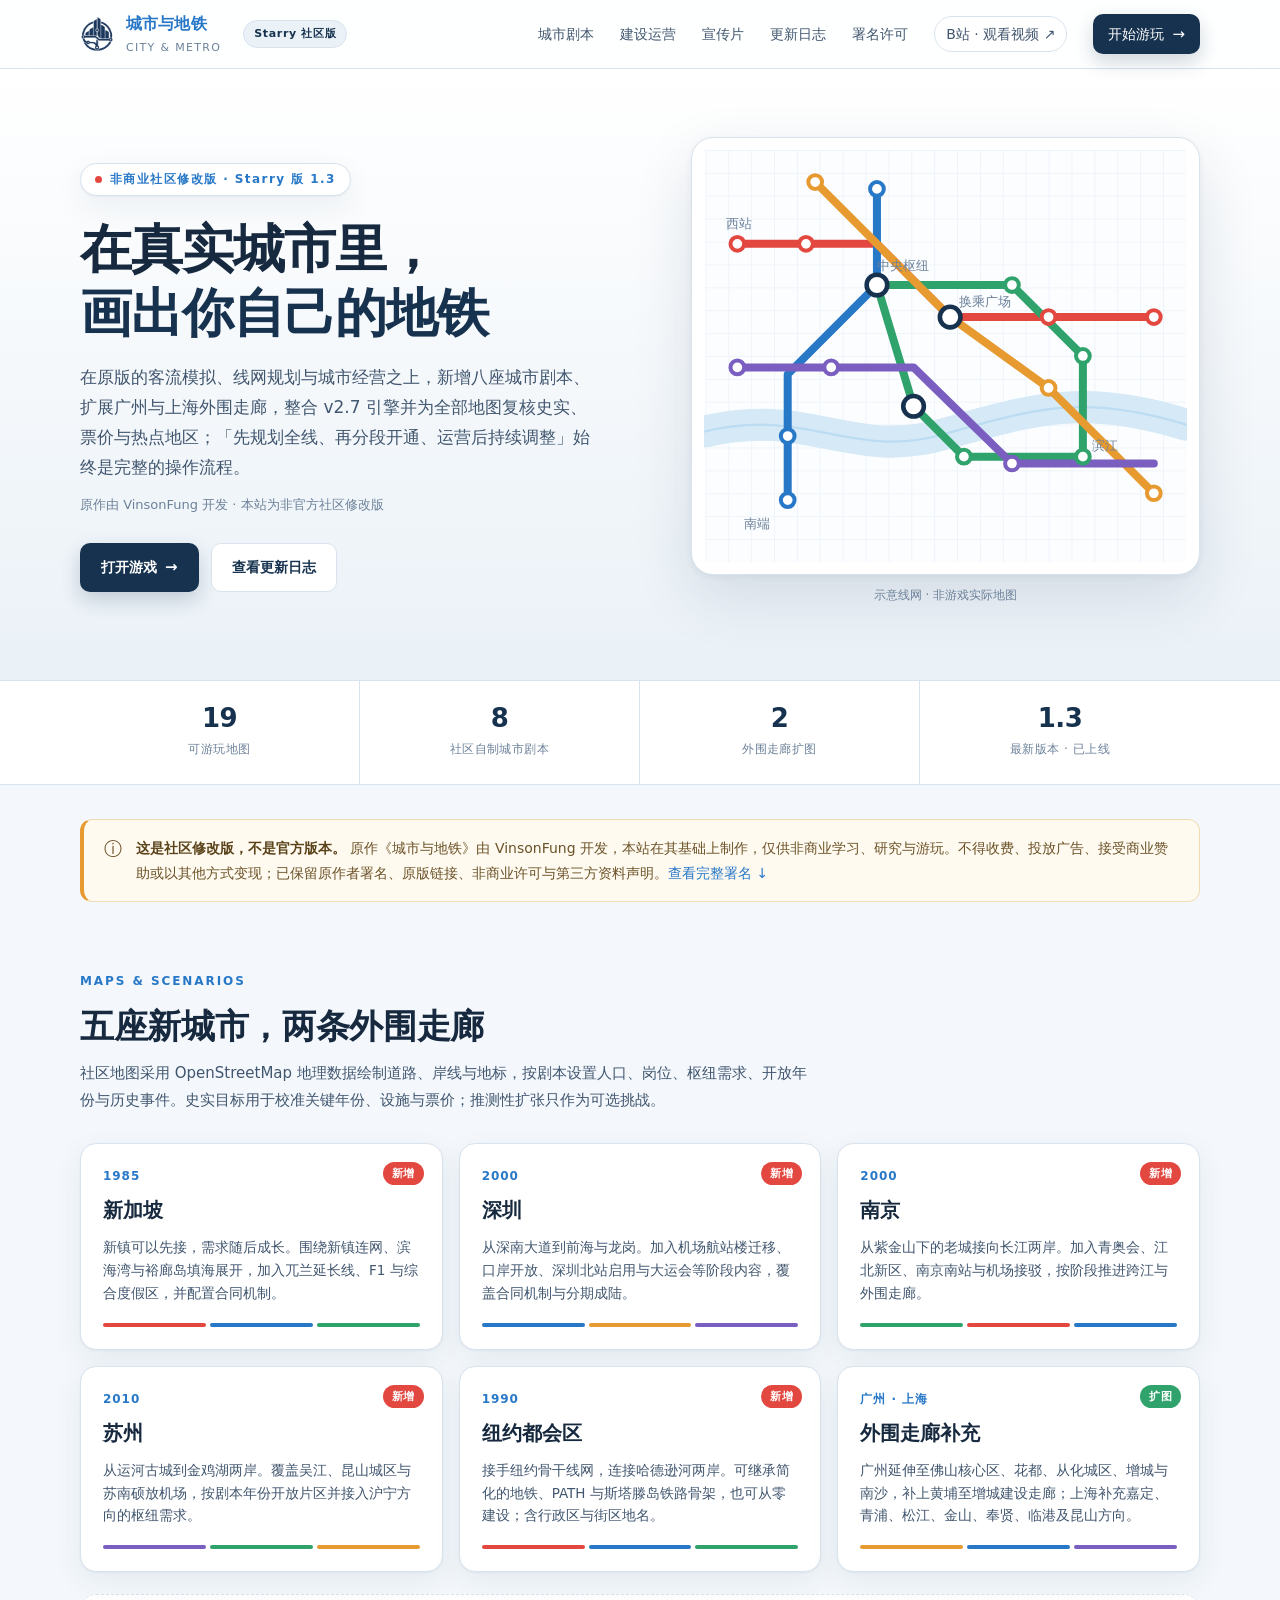
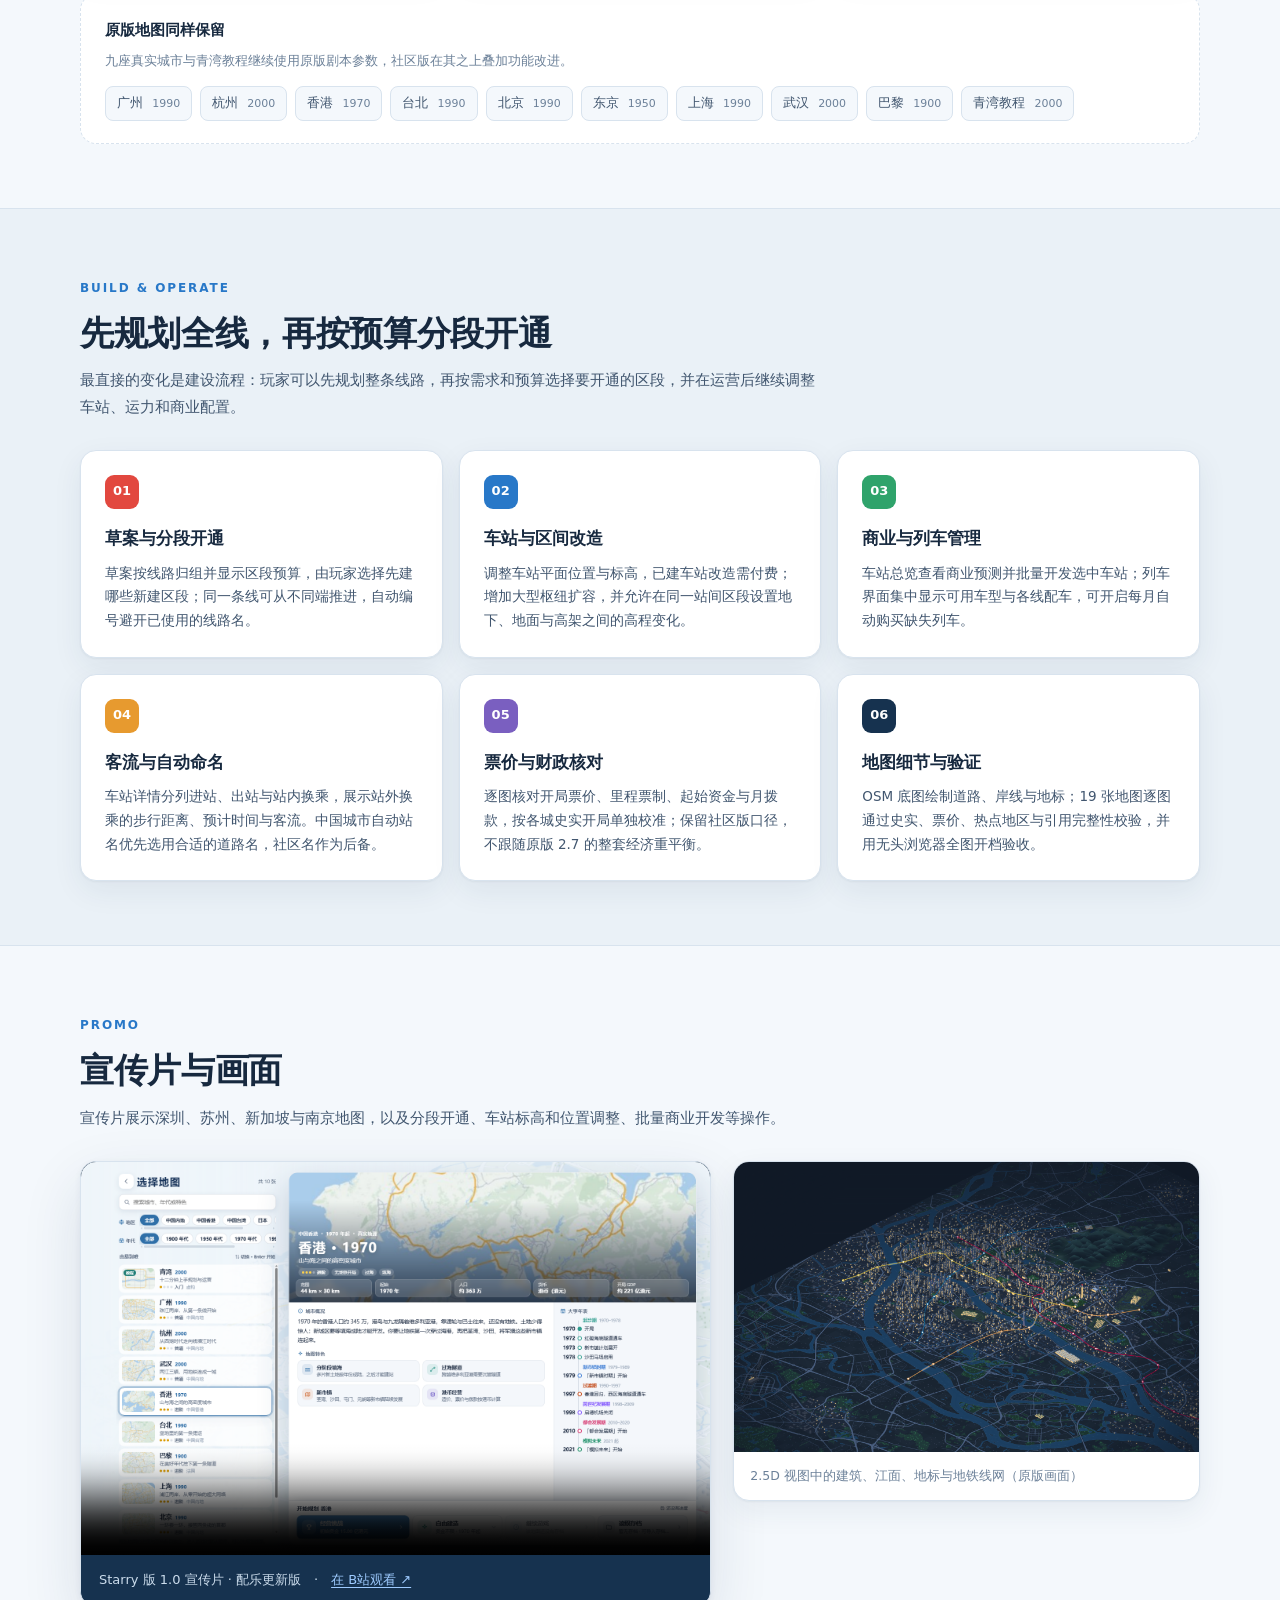
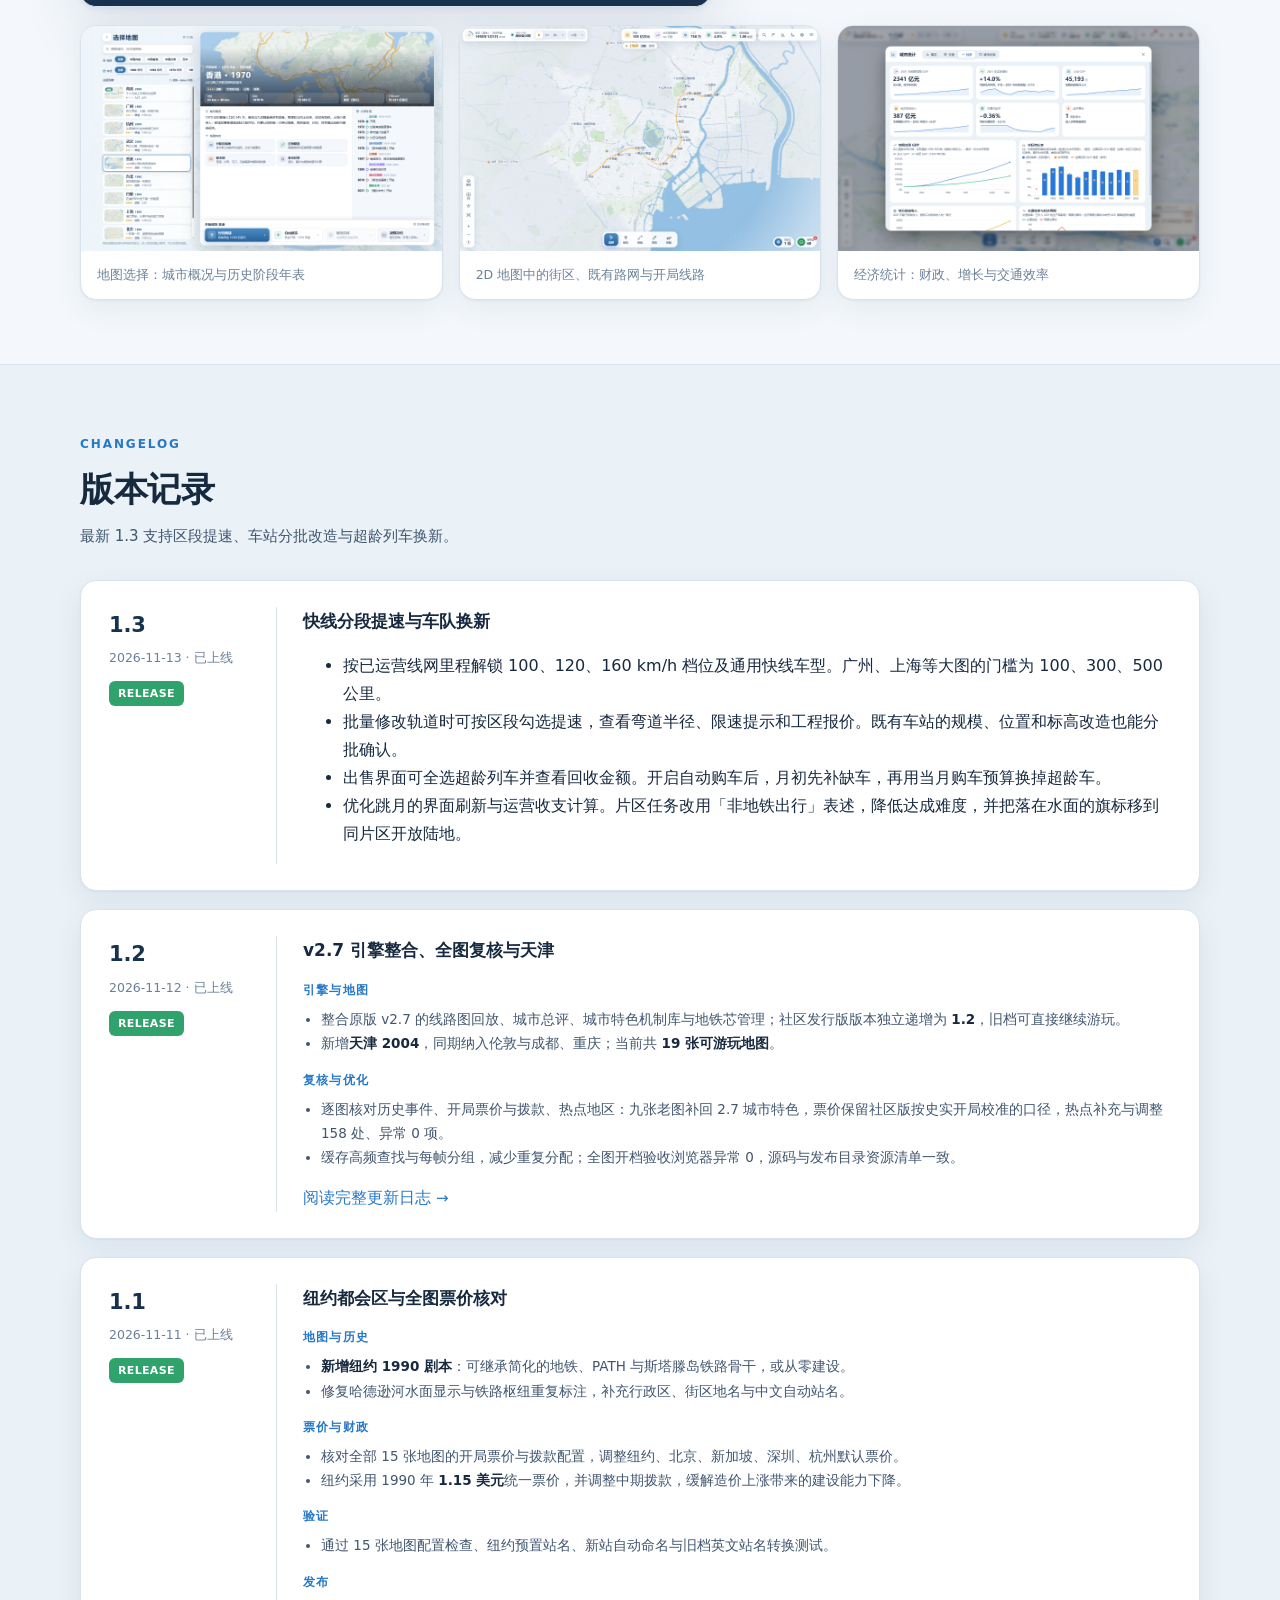
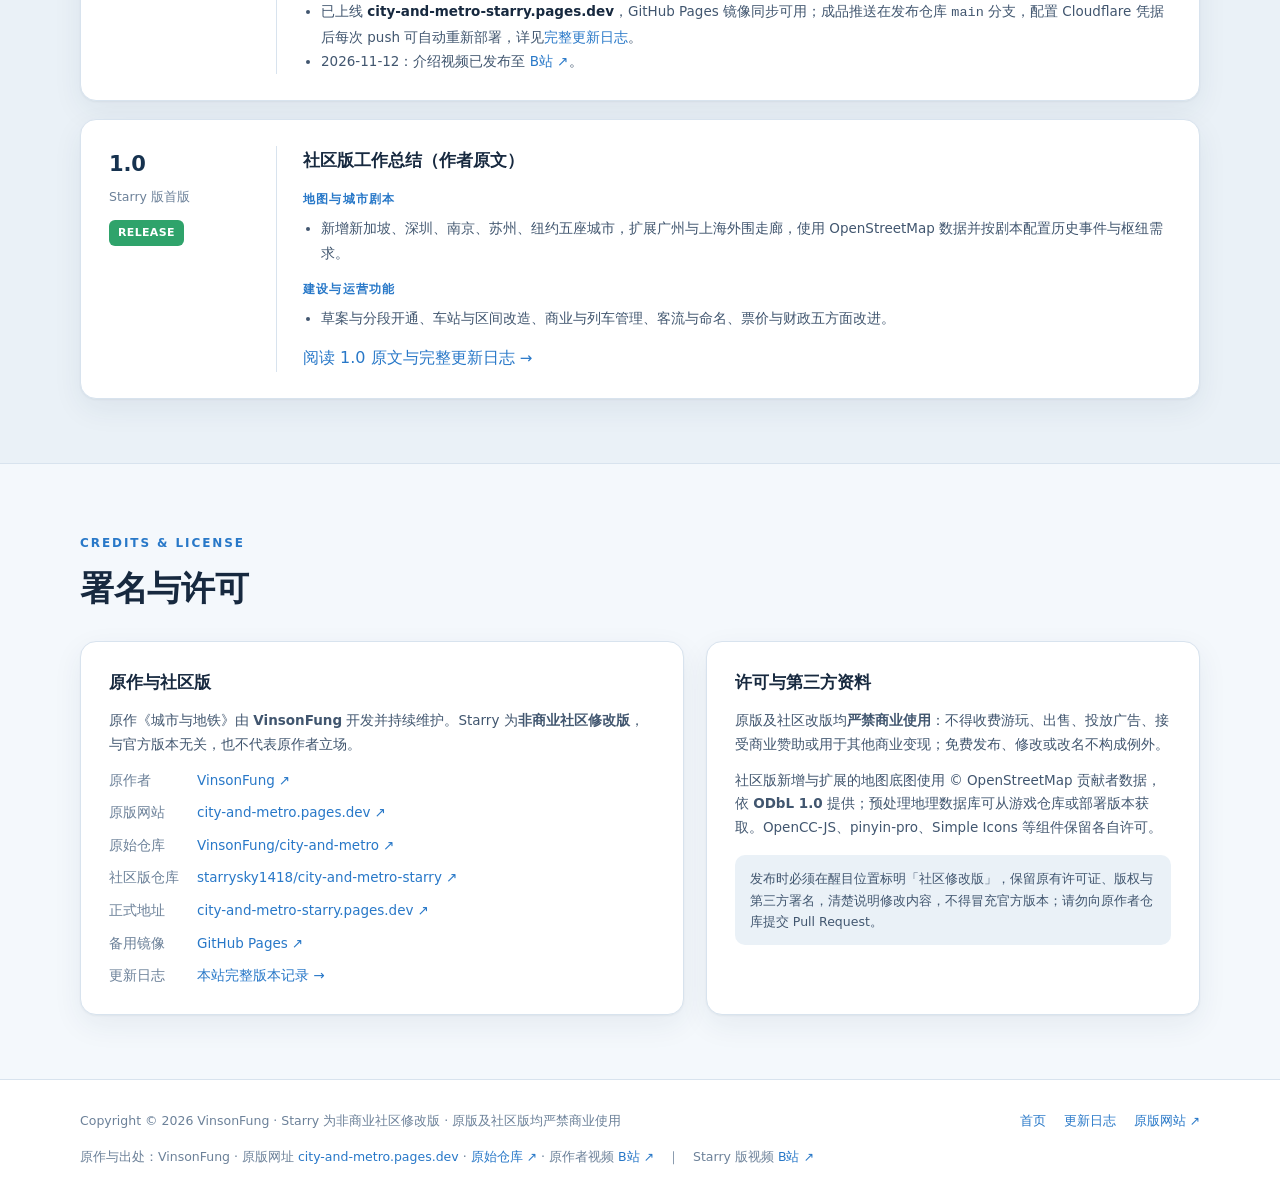
==== commit 76d630b0: "发布 Starry 版 1.3 更新日志" ====
--- a/site/index.html
+++ b/site/index.html
@@ -44,7 +44,7 @@
   <div class="hero">
     <div class="wrap hero-grid">
       <div>
-        <span class="eyebrow"><i class="dot"></i> 非商业社区修改版 · Starry 版 1.2</span>
+        <span class="eyebrow"><i class="dot"></i> 非商业社区修改版 · Starry 版 1.3</span>
         <h1>在真实城市里，<br><span class="accent">画出你自己的地铁</span></h1>
         <p class="hero-sub">在原版的客流模拟、线网规划与城市经营之上，新增八座城市剧本、扩展广州与上海外围走廊，整合 v2.7 引擎并为全部地图复核史实、票价与热点地区；「先规划全线、再分段开通、运营后持续调整」始终是完整的操作流程。</p>
         <p class="hero-note">原作由 VinsonFung 开发 · 本站为非官方社区修改版</p>
@@ -106,7 +106,7 @@
       <div class="stat"><b>19</b><span>可游玩地图</span></div>
       <div class="stat"><b>8</b><span>社区自制城市剧本</span></div>
       <div class="stat"><b>2</b><span>外围走廊扩图</span></div>
-      <div class="stat"><b>1.2</b><span>最新版本 · 已上线</span></div>
+      <div class="stat"><b>1.3</b><span>最新版本 · 已上线</span></div>
     </div>
   </div>
 
@@ -240,9 +240,27 @@
       <div class="sec-head">
         <span class="sec-kicker">CHANGELOG</span>
         <h2>版本记录</h2>
-        <p class="sec-desc">首版记录新加坡、深圳、南京、苏州与广州、上海扩图；1.1 的纽约都会区与全图票价核对已上线，1.2 完成 v2.7 引擎整合、全图史实／票价／热点复核与天津，正式地址 city-and-metro-starry.pages.dev 与 GitHub Pages 镜像均可直接游玩。</p>
+        <p class="sec-desc">最新 1.3 支持区段提速、车站分批改造与超龄列车换新。</p>
       </div>
       <div class="log-list">
+        <div class="log-item">
+          <div class="log-meta">
+            <div class="log-ver">1.3</div>
+            <div class="log-date">2026-11-13 · 已上线</div>
+            <span class="log-badge badge-rel">RELEASE</span>
+          </div>
+          <div class="log-body">
+            <h3>快线分段提速与车队换新</h3>
+            <ul>
+              <li>按已运营线网里程解锁 100、120、160 km/h 档位及通用快线车型。广州、上海等大图的门槛为 100、300、500 公里。</li>
+              <li>批量修改轨道时可按区段勾选提速，查看弯道半径、限速提示和工程报价。既有车站的规模、位置和标高改造也能分批确认。</li>
+              <li>出售界面可全选超龄列车并查看回收金额。开启自动购车后，月初先补缺车，再用当月购车预算换掉超龄车。</li>
+              <li>优化跳月的界面刷新与运营收支计算。片区任务改用「非地铁出行」表述，降低达成难度，并把落在水面的旗标移到同片区开放陆地。</li>
+            </ul>
+          </div>
+        </div>
+
+
         <div class="log-item">
           <div class="log-meta">
             <div class="log-ver">1.2</div><div class="log-date">2026-11-12 · 已上线</div>
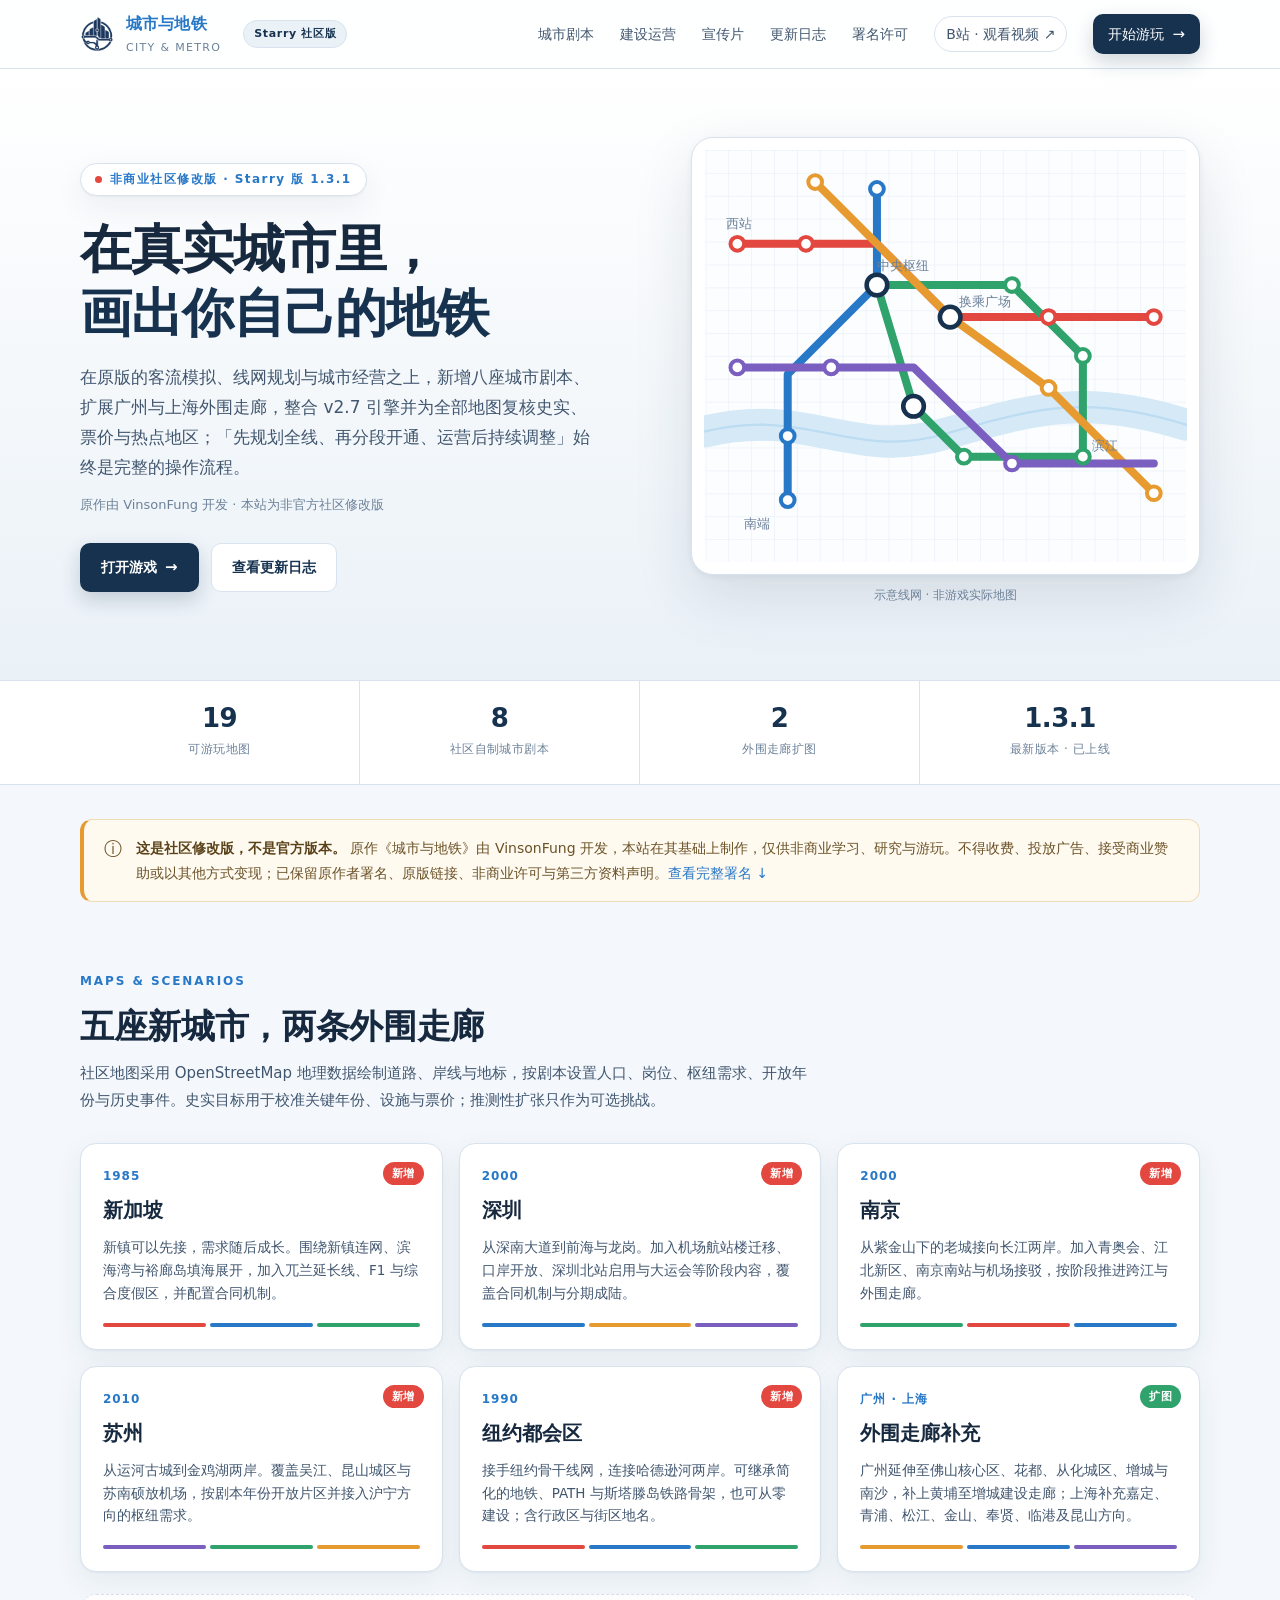
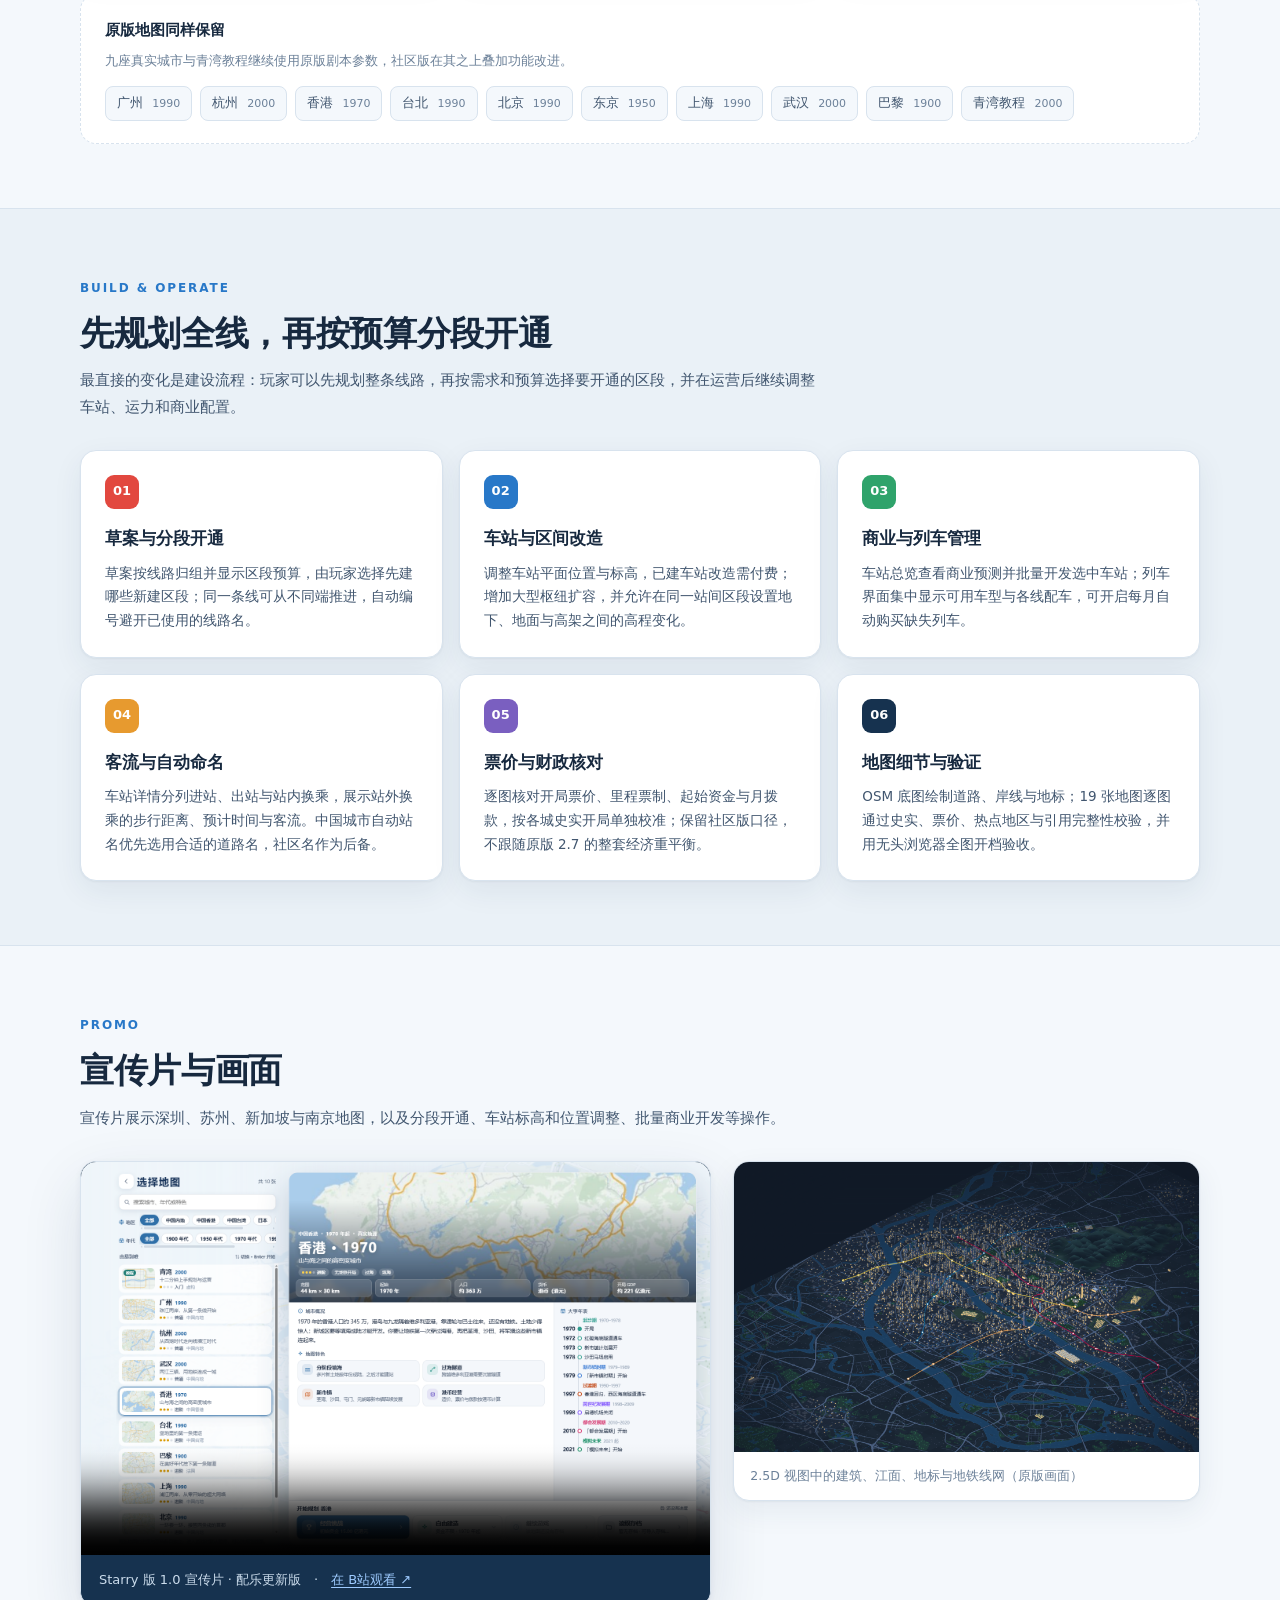
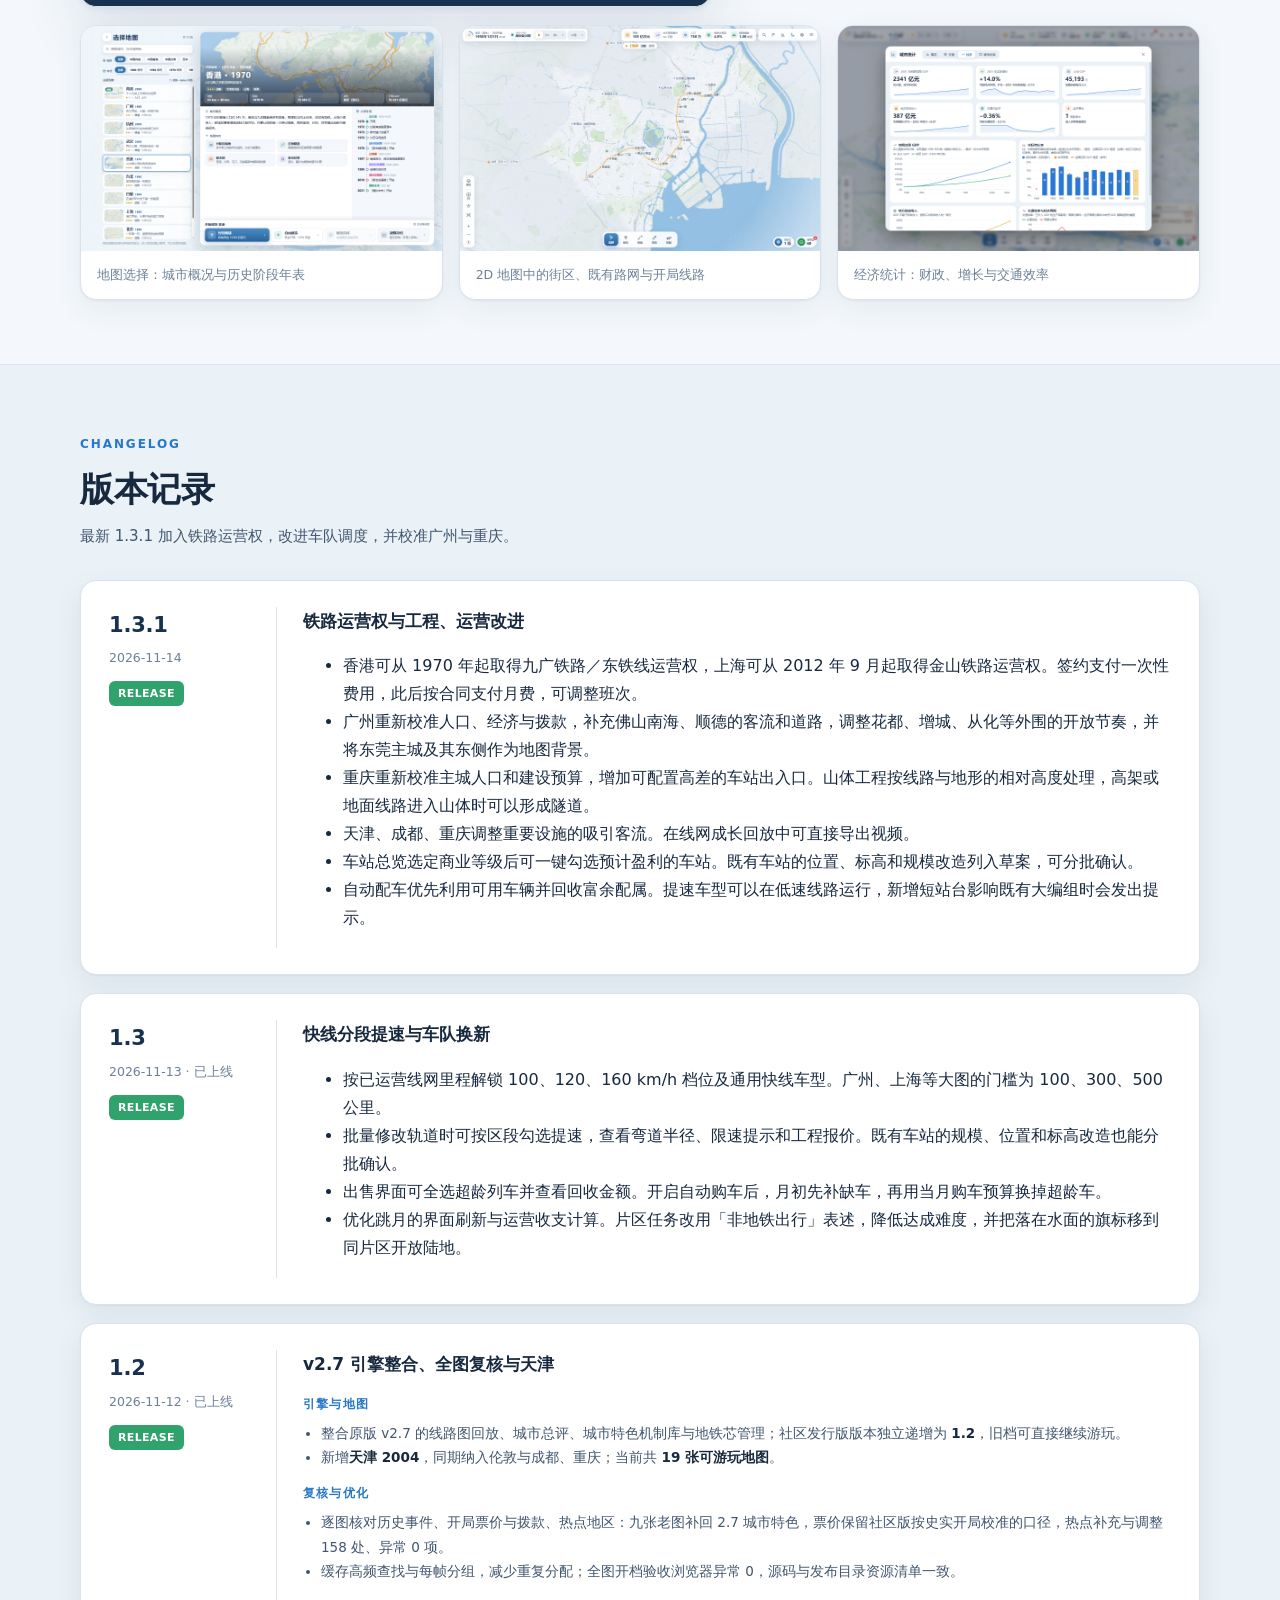
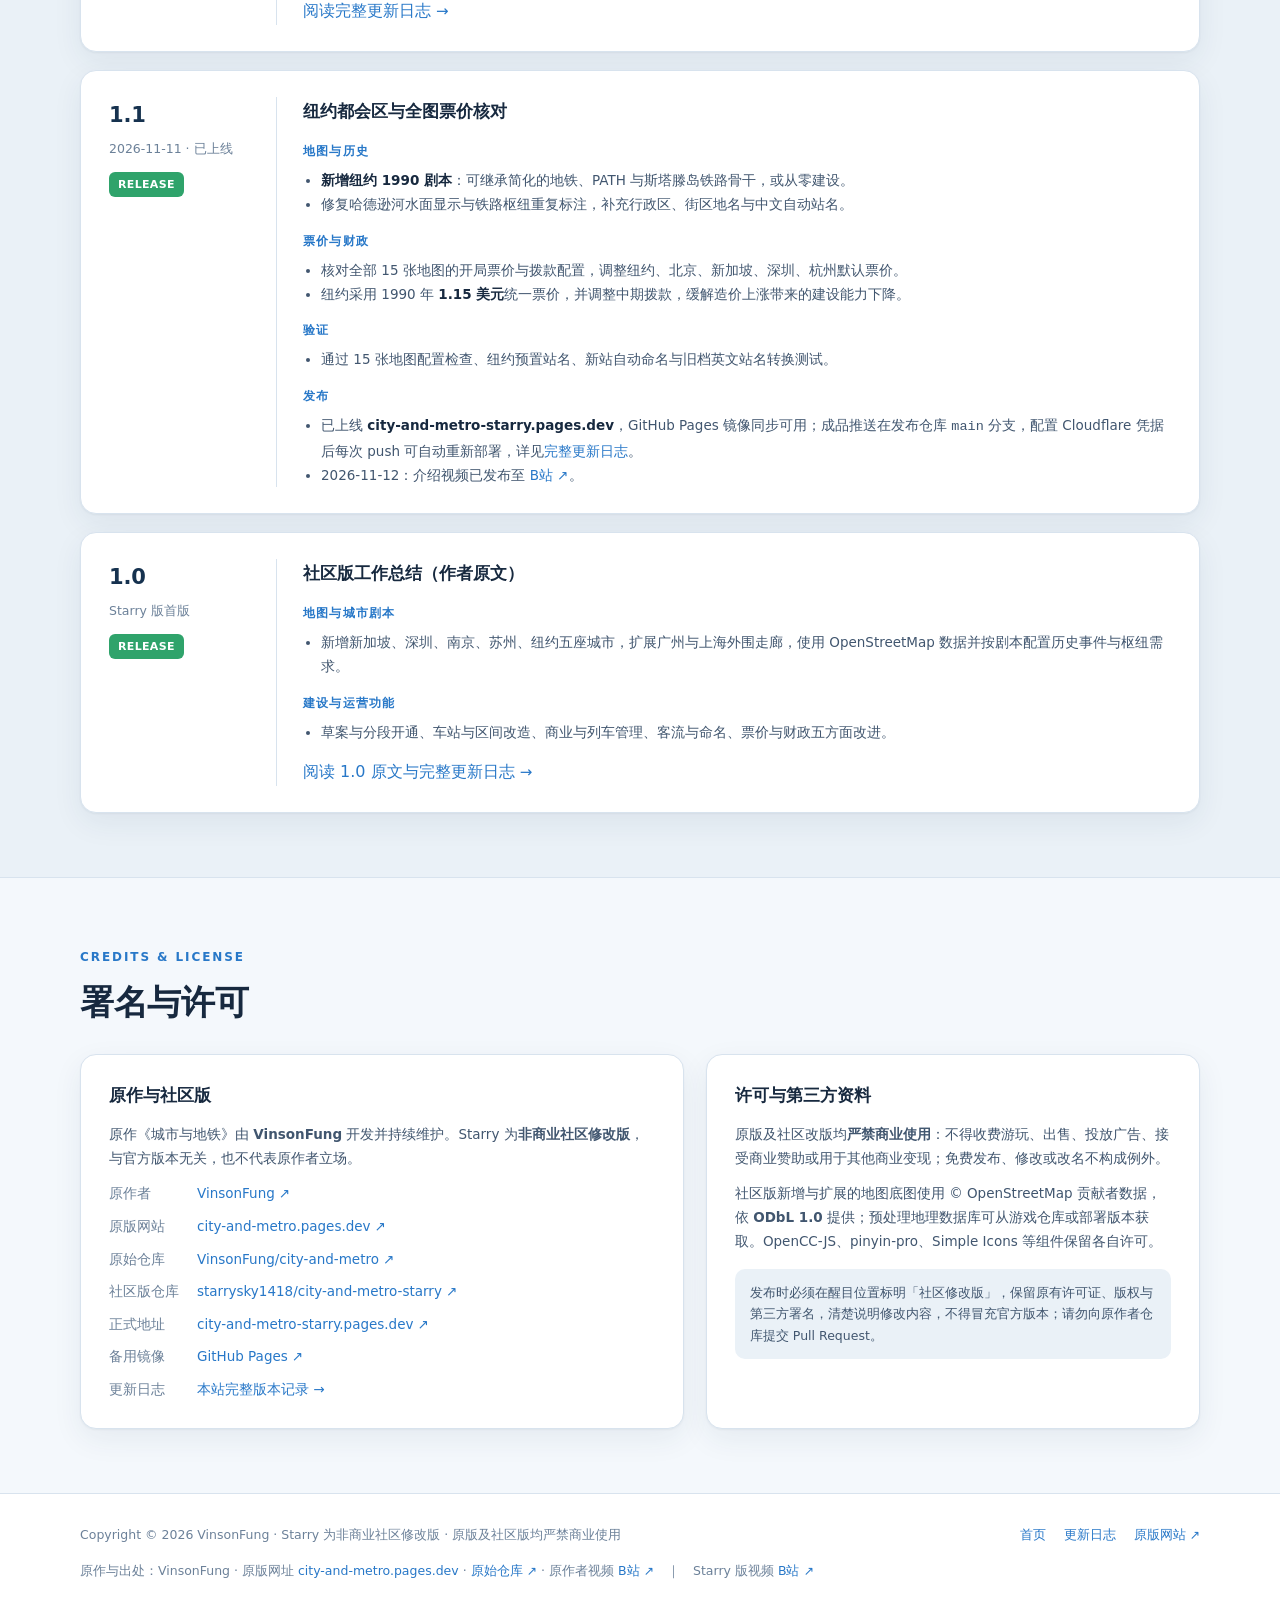
==== commit 322b7431: "Release Starry 1.3.1" ====
--- a/site/index.html
+++ b/site/index.html
@@ -44,7 +44,7 @@
   <div class="hero">
     <div class="wrap hero-grid">
       <div>
-        <span class="eyebrow"><i class="dot"></i> 非商业社区修改版 · Starry 版 1.3</span>
+        <span class="eyebrow"><i class="dot"></i> 非商业社区修改版 · Starry 版 1.3.1</span>
         <h1>在真实城市里，<br><span class="accent">画出你自己的地铁</span></h1>
         <p class="hero-sub">在原版的客流模拟、线网规划与城市经营之上，新增八座城市剧本、扩展广州与上海外围走廊，整合 v2.7 引擎并为全部地图复核史实、票价与热点地区；「先规划全线、再分段开通、运营后持续调整」始终是完整的操作流程。</p>
         <p class="hero-note">原作由 VinsonFung 开发 · 本站为非官方社区修改版</p>
@@ -106,7 +106,7 @@
       <div class="stat"><b>19</b><span>可游玩地图</span></div>
       <div class="stat"><b>8</b><span>社区自制城市剧本</span></div>
       <div class="stat"><b>2</b><span>外围走廊扩图</span></div>
-      <div class="stat"><b>1.3</b><span>最新版本 · 已上线</span></div>
+      <div class="stat"><b>1.3.1</b><span>最新版本 · 已上线</span></div>
     </div>
   </div>
 
@@ -240,9 +240,27 @@
       <div class="sec-head">
         <span class="sec-kicker">CHANGELOG</span>
         <h2>版本记录</h2>
-        <p class="sec-desc">最新 1.3 支持区段提速、车站分批改造与超龄列车换新。</p>
+        <p class="sec-desc">最新 1.3.1 加入铁路运营权，改进车队调度，并校准广州与重庆。</p>
       </div>
       <div class="log-list">
+        <div class="log-item">
+          <div class="log-meta">
+            <div class="log-ver">1.3.1</div>
+            <div class="log-date">2026-11-14</div>
+            <span class="log-badge badge-rel">RELEASE</span>
+          </div>
+          <div class="log-body">
+            <h3>铁路运营权与工程、运营改进</h3>
+            <ul>
+              <li>香港可从 1970 年起取得九广铁路／东铁线运营权，上海可从 2012 年 9 月起取得金山铁路运营权。签约支付一次性费用，此后按合同支付月费，可调整班次。</li>
+              <li>广州重新校准人口、经济与拨款，补充佛山南海、顺德的客流和道路，调整花都、增城、从化等外围的开放节奏，并将东莞主城及其东侧作为地图背景。</li>
+              <li>重庆重新校准主城人口和建设预算，增加可配置高差的车站出入口。山体工程按线路与地形的相对高度处理，高架或地面线路进入山体时可以形成隧道。</li>
+              <li>天津、成都、重庆调整重要设施的吸引客流。在线网成长回放中可直接导出视频。</li>
+              <li>车站总览选定商业等级后可一键勾选预计盈利的车站。既有车站的位置、标高和规模改造列入草案，可分批确认。</li>
+              <li>自动配车优先利用可用车辆并回收富余配属。提速车型可以在低速线路运行，新增短站台影响既有大编组时会发出提示。</li>
+            </ul>
+          </div>
+        </div>
         <div class="log-item">
           <div class="log-meta">
             <div class="log-ver">1.3</div>
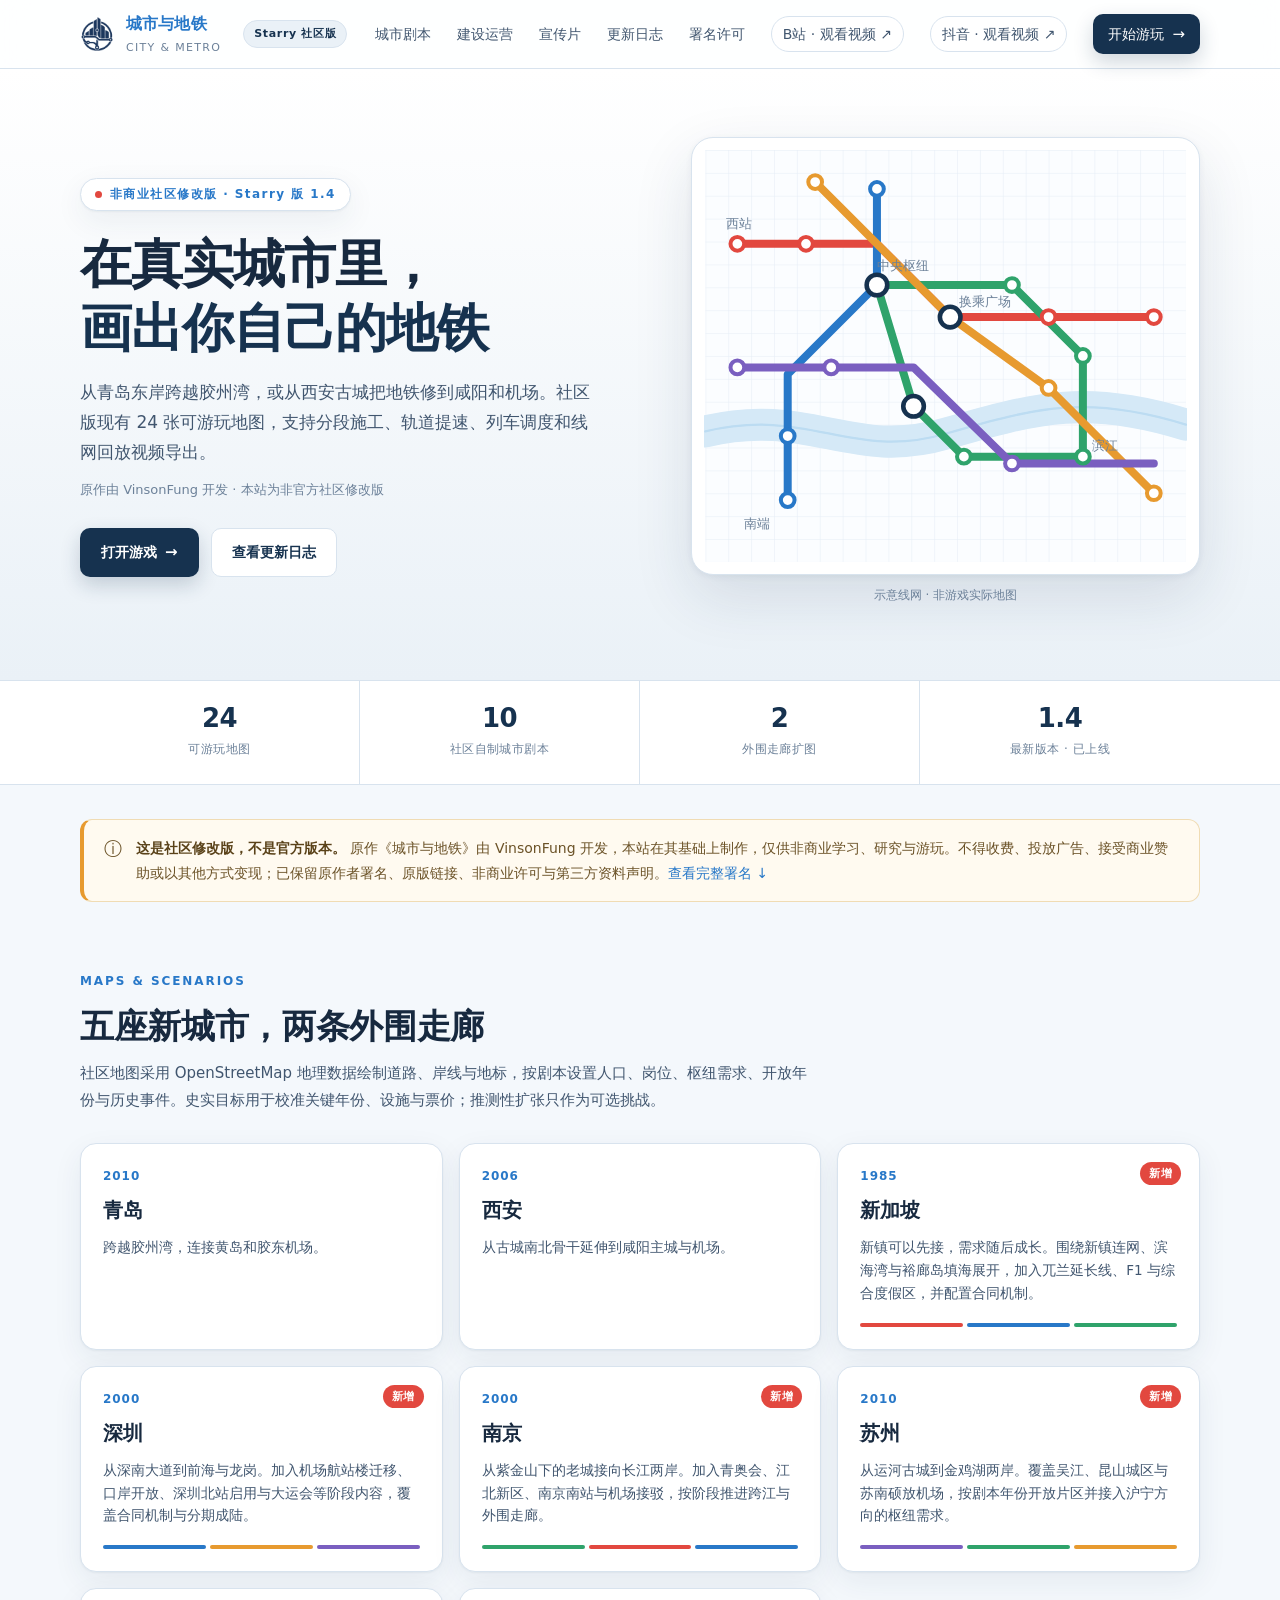
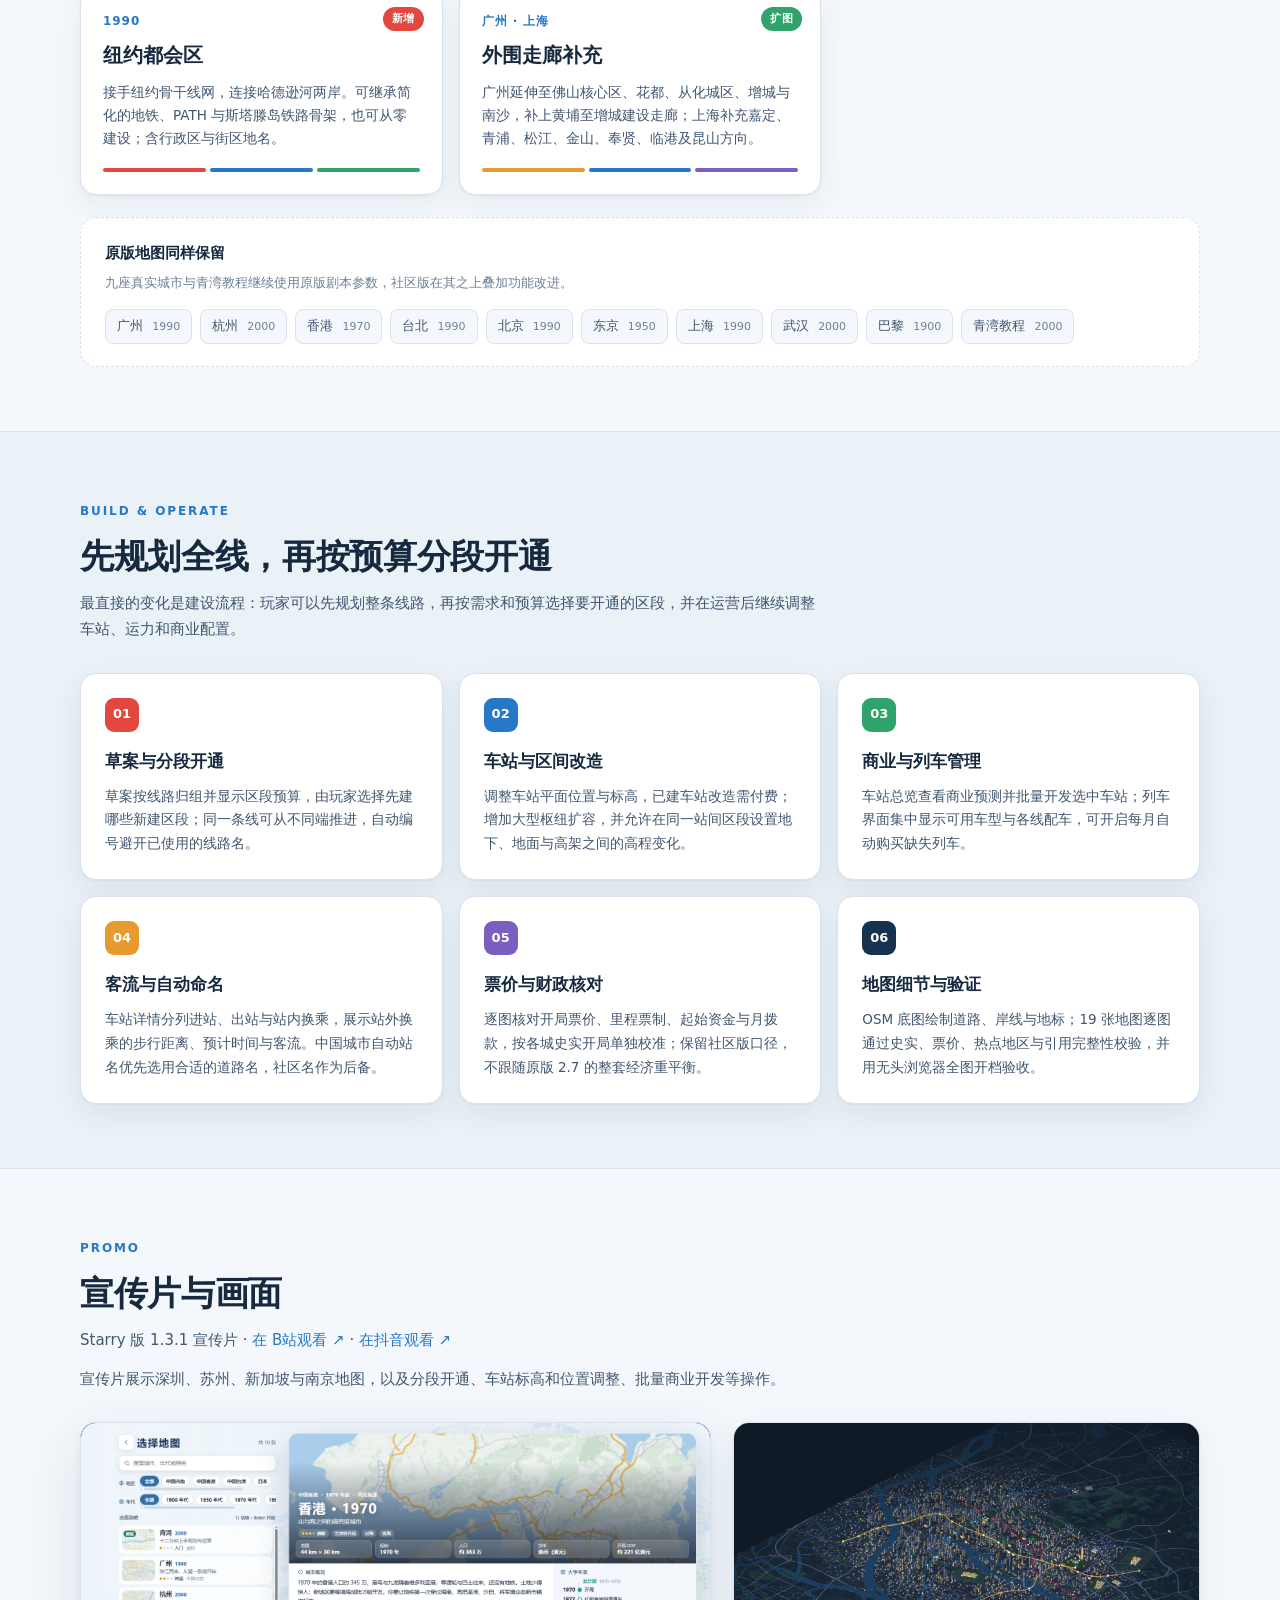
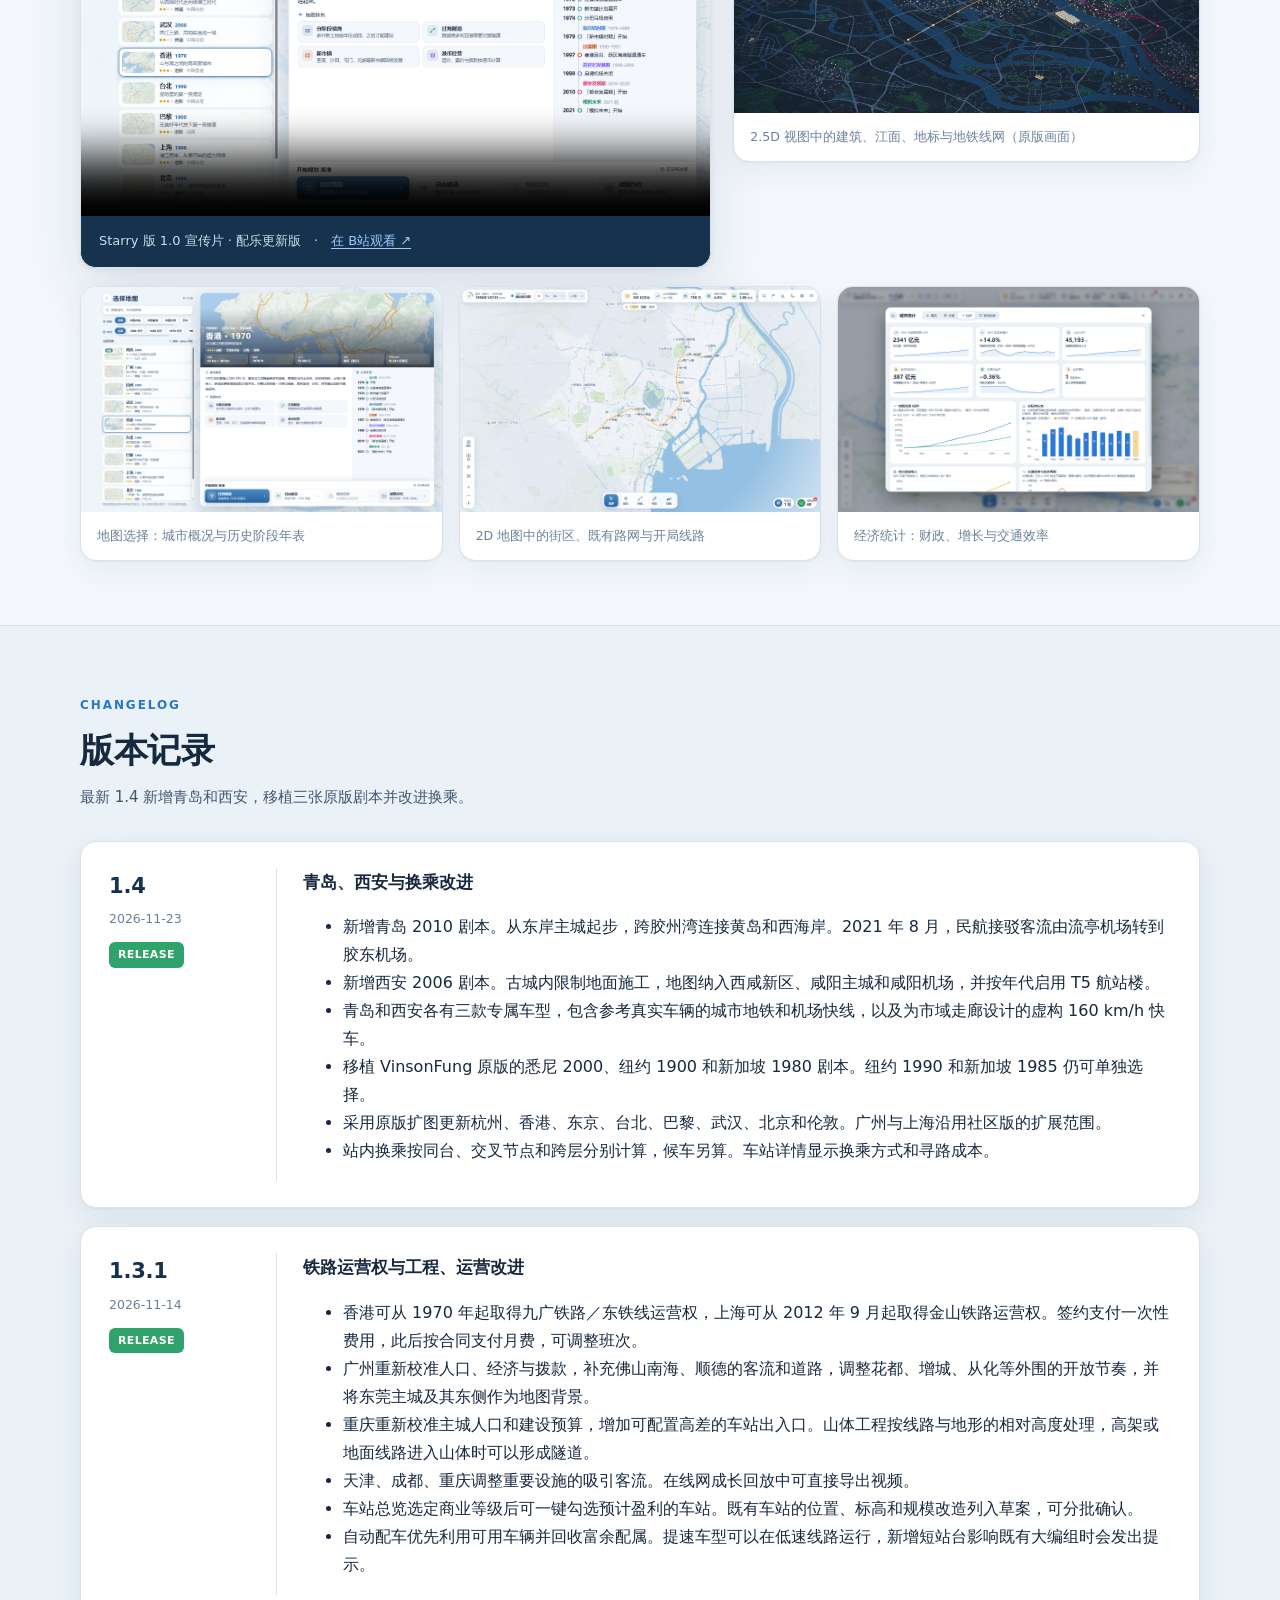
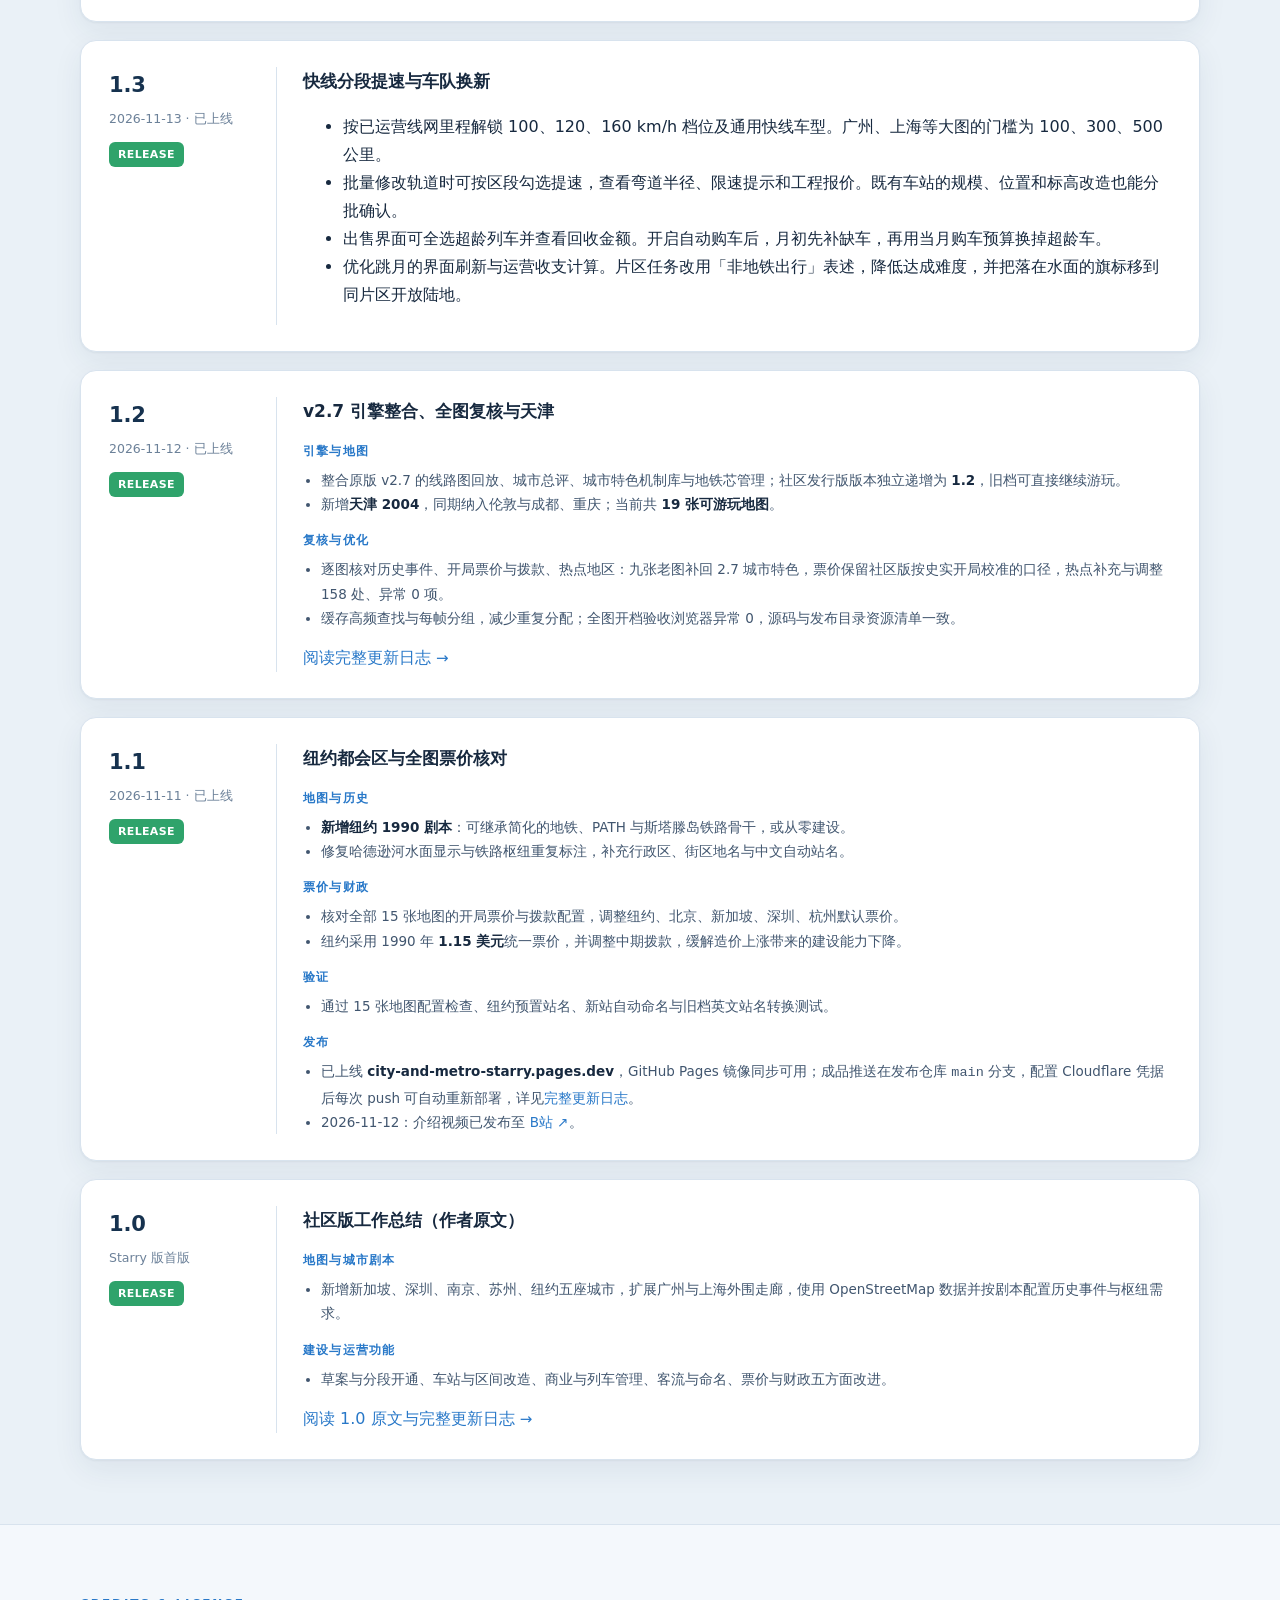
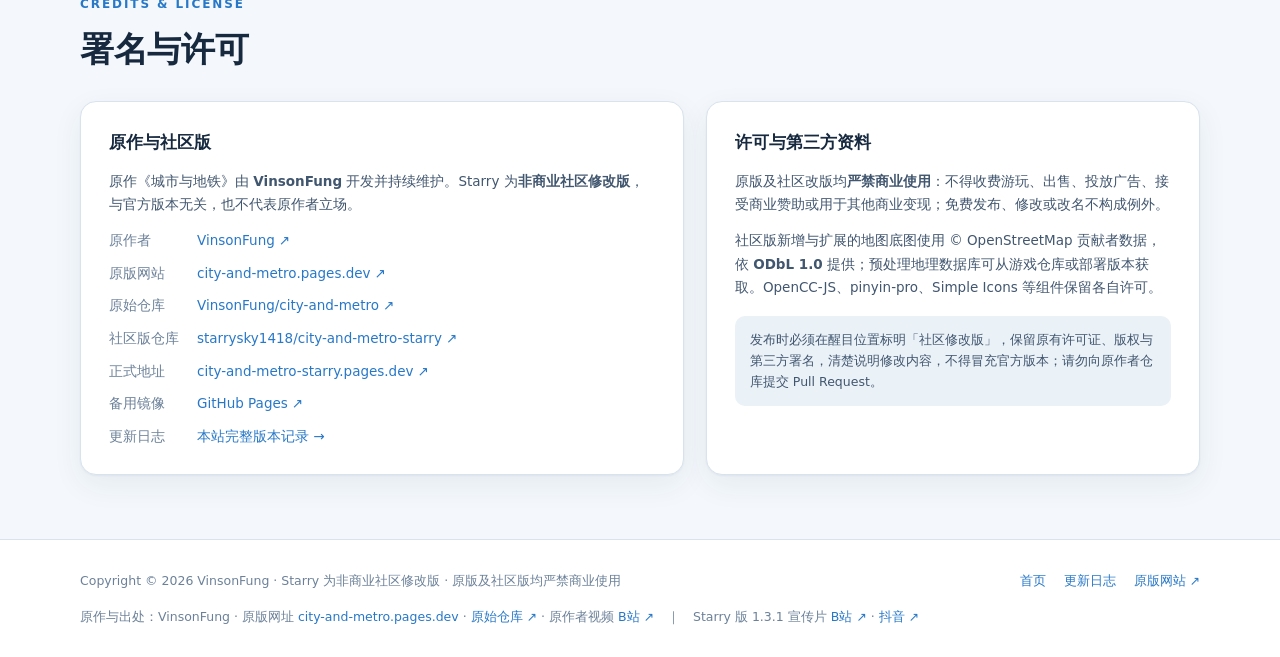
==== commit af068cf4: "Release Starry 1.4" ====
--- a/site/index.html
+++ b/site/index.html
@@ -4,7 +4,7 @@
 <meta charset="utf-8">
 <meta name="viewport" content="width=device-width, initial-scale=1, viewport-fit=cover">
 <title>城市与地铁 · Starry 社区版</title>
-<meta name="description" content="《城市与地铁》Starry 非商业社区修改版：19 张可游玩地图，含八座社区自制城市剧本与广州、上海外围扩图，整合 v2.7 引擎并复核全图史实、票价与热点地区。">
+<meta name="description" content="《城市与地铁》Starry 非商业社区修改版：24 张可游玩地图。1.4 新增青岛、西安及三张原版剧本，并细化换乘。">
 <meta name="theme-color" content="#eaf1f7">
 <link rel="icon" type="image/png" href="assets/img/favicon.png">
 <link rel="stylesheet" href="assets/style.css">
@@ -32,7 +32,8 @@
       <a href="#media">宣传片</a>
       <a href="changelog.html">更新日志</a>
       <a href="#credits">署名许可</a>
-      <a class="bili-link" href="https://www.bilibili.com/video/BV1dnWU6xECS/" target="_blank" rel="noopener" title="城市与地铁-社区版by starry（B站）">B站 · 观看视频 ↗</a>
+      <a class="bili-link" href="https://www.bilibili.com/video/BV1DgsH6GErB/" target="_blank" rel="noopener">B站 · 观看视频 ↗</a>
+      <a class="bili-link" href="https://v.douyin.com/216z3Tkpl6k/" target="_blank" rel="noopener">抖音 · 观看视频 ↗</a>
       <a class="btn btn-primary btn-sm btn-play" data-play href="../">开始游玩 <span class="arrow">→</span></a>
     </nav>
   </div>
@@ -44,9 +45,9 @@
   <div class="hero">
     <div class="wrap hero-grid">
       <div>
-        <span class="eyebrow"><i class="dot"></i> 非商业社区修改版 · Starry 版 1.3.1</span>
+        <span class="eyebrow"><i class="dot"></i> 非商业社区修改版 · Starry 版 1.4</span>
         <h1>在真实城市里，<br><span class="accent">画出你自己的地铁</span></h1>
-        <p class="hero-sub">在原版的客流模拟、线网规划与城市经营之上，新增八座城市剧本、扩展广州与上海外围走廊，整合 v2.7 引擎并为全部地图复核史实、票价与热点地区；「先规划全线、再分段开通、运营后持续调整」始终是完整的操作流程。</p>
+        <p class="hero-sub">从青岛东岸跨越胶州湾，或从西安古城把地铁修到咸阳和机场。社区版现有 24 张可游玩地图，支持分段施工、轨道提速、列车调度和线网回放视频导出。</p>
         <p class="hero-note">原作由 VinsonFung 开发 · 本站为非官方社区修改版</p>
         <div class="hero-actions">
           <a class="btn btn-primary" data-play href="../">打开游戏 <span class="arrow">→</span></a>
@@ -103,10 +104,10 @@
   <!-- Stats -->
   <div class="stats">
     <div class="wrap stats-in">
-      <div class="stat"><b>19</b><span>可游玩地图</span></div>
-      <div class="stat"><b>8</b><span>社区自制城市剧本</span></div>
+      <div class="stat"><b>24</b><span>可游玩地图</span></div>
+      <div class="stat"><b>10</b><span>社区自制城市剧本</span></div>
       <div class="stat"><b>2</b><span>外围走廊扩图</span></div>
-      <div class="stat"><b>1.3.1</b><span>最新版本 · 已上线</span></div>
+      <div class="stat"><b>1.4</b><span>最新版本 · 已上线</span></div>
     </div>
   </div>
 
@@ -128,6 +129,8 @@
       </div>
 
       <div class="city-grid">
+        <article class="city"><div class="yr">2010</div><h3>青岛</h3><p>跨越胶州湾，连接黄岛和胶东机场。</p></article>
+        <article class="city"><div class="yr">2006</div><h3>西安</h3><p>从古城南北骨干延伸到咸阳主城与机场。</p></article>
         <article class="city">
           <span class="flag flag-new">新增</span>
           <div class="yr">1985</div><h3>新加坡</h3>
@@ -205,6 +208,7 @@
       <div class="sec-head">
         <span class="sec-kicker">PROMO</span>
         <h2>宣传片与画面</h2>
+        <p class="sec-desc">Starry 版 1.3.1 宣传片 · <a href="https://www.bilibili.com/video/BV1DgsH6GErB/" target="_blank" rel="noopener">在 B站观看 ↗</a> · <a href="https://v.douyin.com/216z3Tkpl6k/" target="_blank" rel="noopener">在抖音观看 ↗</a></p>
         <p class="sec-desc">宣传片展示深圳、苏州、新加坡与南京地图，以及分段开通、车站标高和位置调整、批量商业开发等操作。</p>
       </div>
       <div class="media-grid">
@@ -240,9 +244,27 @@
       <div class="sec-head">
         <span class="sec-kicker">CHANGELOG</span>
         <h2>版本记录</h2>
-        <p class="sec-desc">最新 1.3.1 加入铁路运营权，改进车队调度，并校准广州与重庆。</p>
+        <p class="sec-desc">最新 1.4 新增青岛和西安，移植三张原版剧本并改进换乘。</p>
       </div>
       <div class="log-list">
+        <div class="log-item">
+          <div class="log-meta">
+            <div class="log-ver">1.4</div>
+            <div class="log-date">2026-11-23</div>
+            <span class="log-badge badge-rel">RELEASE</span>
+          </div>
+          <div class="log-body">
+            <h3>青岛、西安与换乘改进</h3>
+            <ul>
+              <li>新增青岛 2010 剧本。从东岸主城起步，跨胶州湾连接黄岛和西海岸。2021 年 8 月，民航接驳客流由流亭机场转到胶东机场。</li>
+              <li>新增西安 2006 剧本。古城内限制地面施工，地图纳入西咸新区、咸阳主城和咸阳机场，并按年代启用 T5 航站楼。</li>
+              <li>青岛和西安各有三款专属车型，包含参考真实车辆的城市地铁和机场快线，以及为市域走廊设计的虚构 160 km/h 快车。</li>
+              <li>移植 VinsonFung 原版的悉尼 2000、纽约 1900 和新加坡 1980 剧本。纽约 1990 和新加坡 1985 仍可单独选择。</li>
+              <li>采用原版扩图更新杭州、香港、东京、台北、巴黎、武汉、北京和伦敦。广州与上海沿用社区版的扩展范围。</li>
+              <li>站内换乘按同台、交叉节点和跨层分别计算，候车另算。车站详情显示换乘方式和寻路成本。</li>
+            </ul>
+          </div>
+        </div>
         <div class="log-item">
           <div class="log-meta">
             <div class="log-ver">1.3.1</div>
@@ -373,7 +395,7 @@
   <div class="wrap foot-in">
     <p>Copyright © 2026 VinsonFung · Starry 为非商业社区修改版 · 原版及社区版均严禁商业使用</p>
     <div class="foot-links"><a href="index.html">首页</a><a href="changelog.html">更新日志</a><a href="https://city-and-metro.pages.dev" target="_blank" rel="noopener">原版网站 ↗</a></div>
-    <p class="foot-origin">原作与出处：VinsonFung · 原版网址 <a href="https://city-and-metro.pages.dev" target="_blank" rel="noopener">city-and-metro.pages.dev</a> · <a href="https://github.com/VinsonFung/city-and-metro" target="_blank" rel="noopener">原始仓库 ↗</a> · 原作者视频 <a href="https://b23.tv/H18TUXD" target="_blank" rel="noopener">B站 ↗</a>　｜　Starry 版视频 <a href="https://www.bilibili.com/video/BV1dnWU6xECS/" target="_blank" rel="noopener">B站 ↗</a></p>
+    <p class="foot-origin">原作与出处：VinsonFung · 原版网址 <a href="https://city-and-metro.pages.dev" target="_blank" rel="noopener">city-and-metro.pages.dev</a> · <a href="https://github.com/VinsonFung/city-and-metro" target="_blank" rel="noopener">原始仓库 ↗</a> · 原作者视频 <a href="https://b23.tv/H18TUXD" target="_blank" rel="noopener">B站 ↗</a>　｜　Starry 版 1.3.1 宣传片 <a href="https://www.bilibili.com/video/BV1DgsH6GErB/" target="_blank" rel="noopener">B站 ↗</a> · <a href="https://v.douyin.com/216z3Tkpl6k/" target="_blank" rel="noopener">抖音 ↗</a></p>
   </div>
 </footer>
 
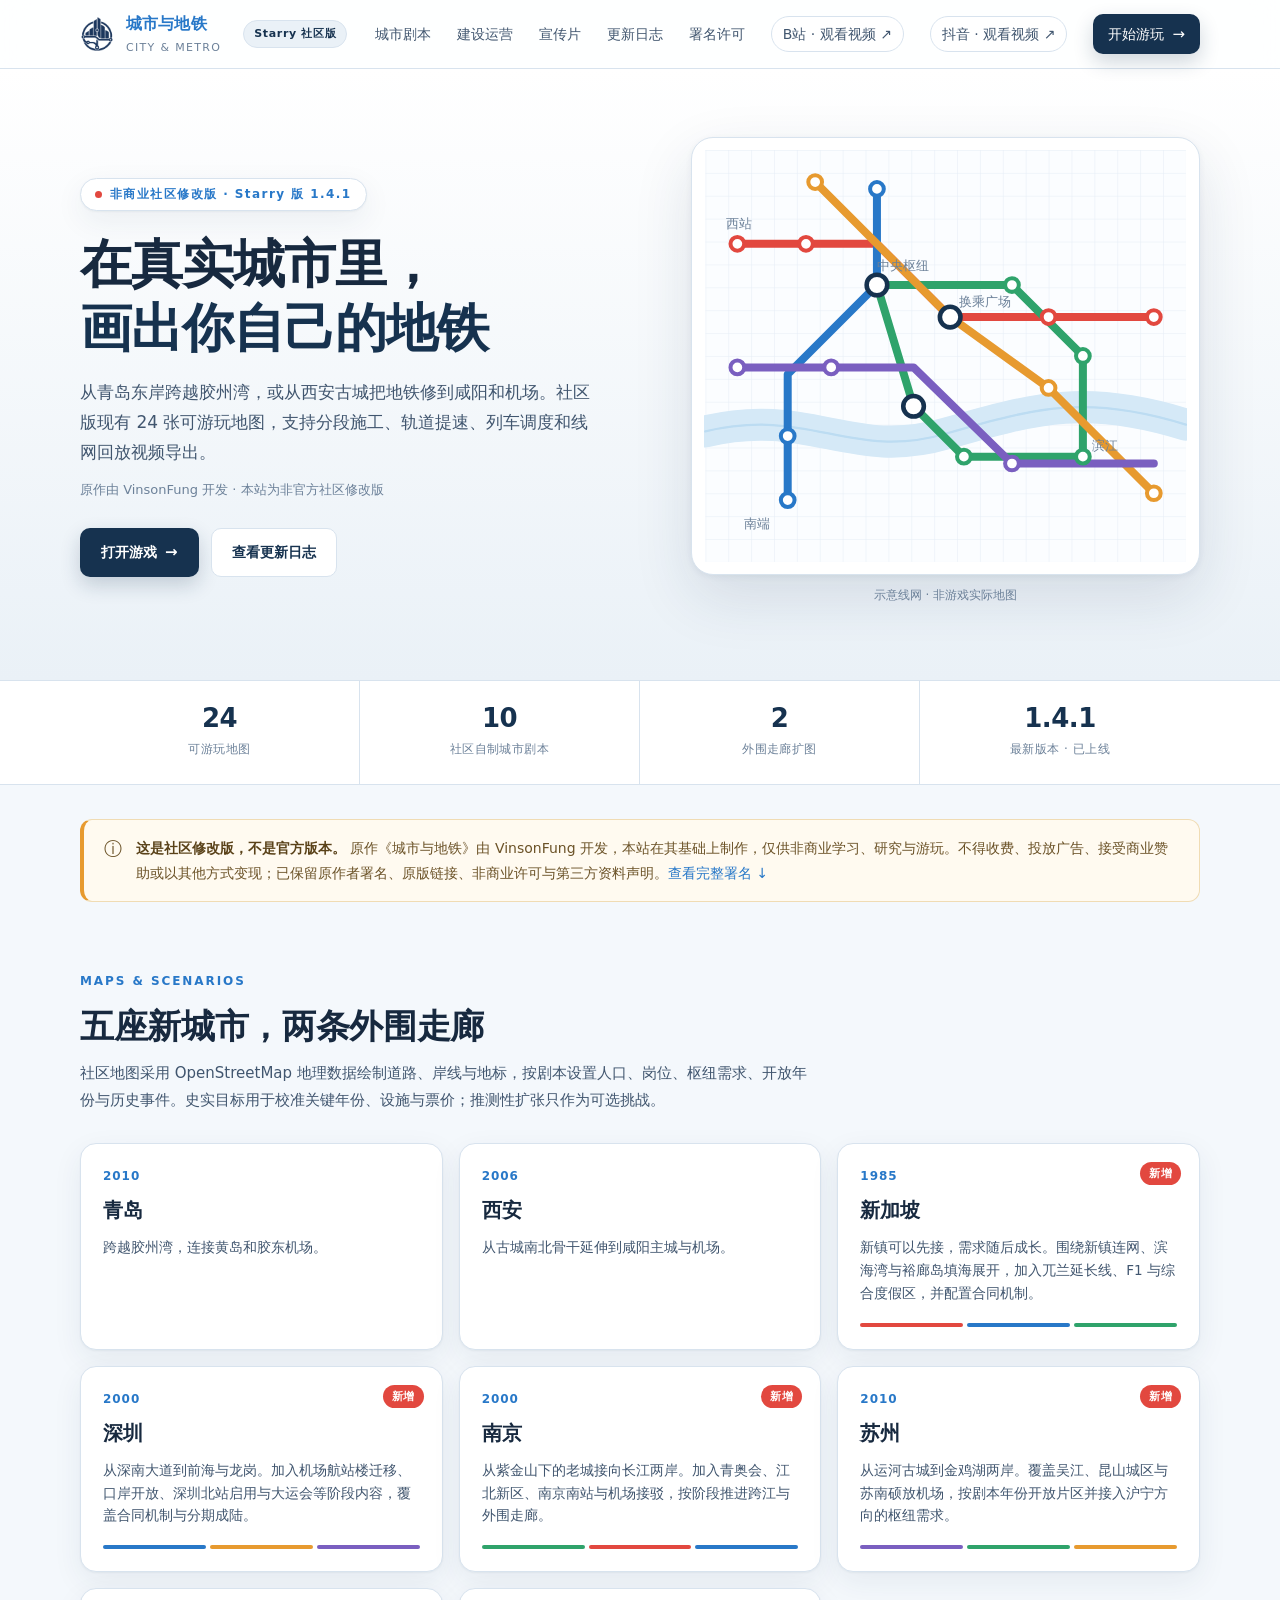
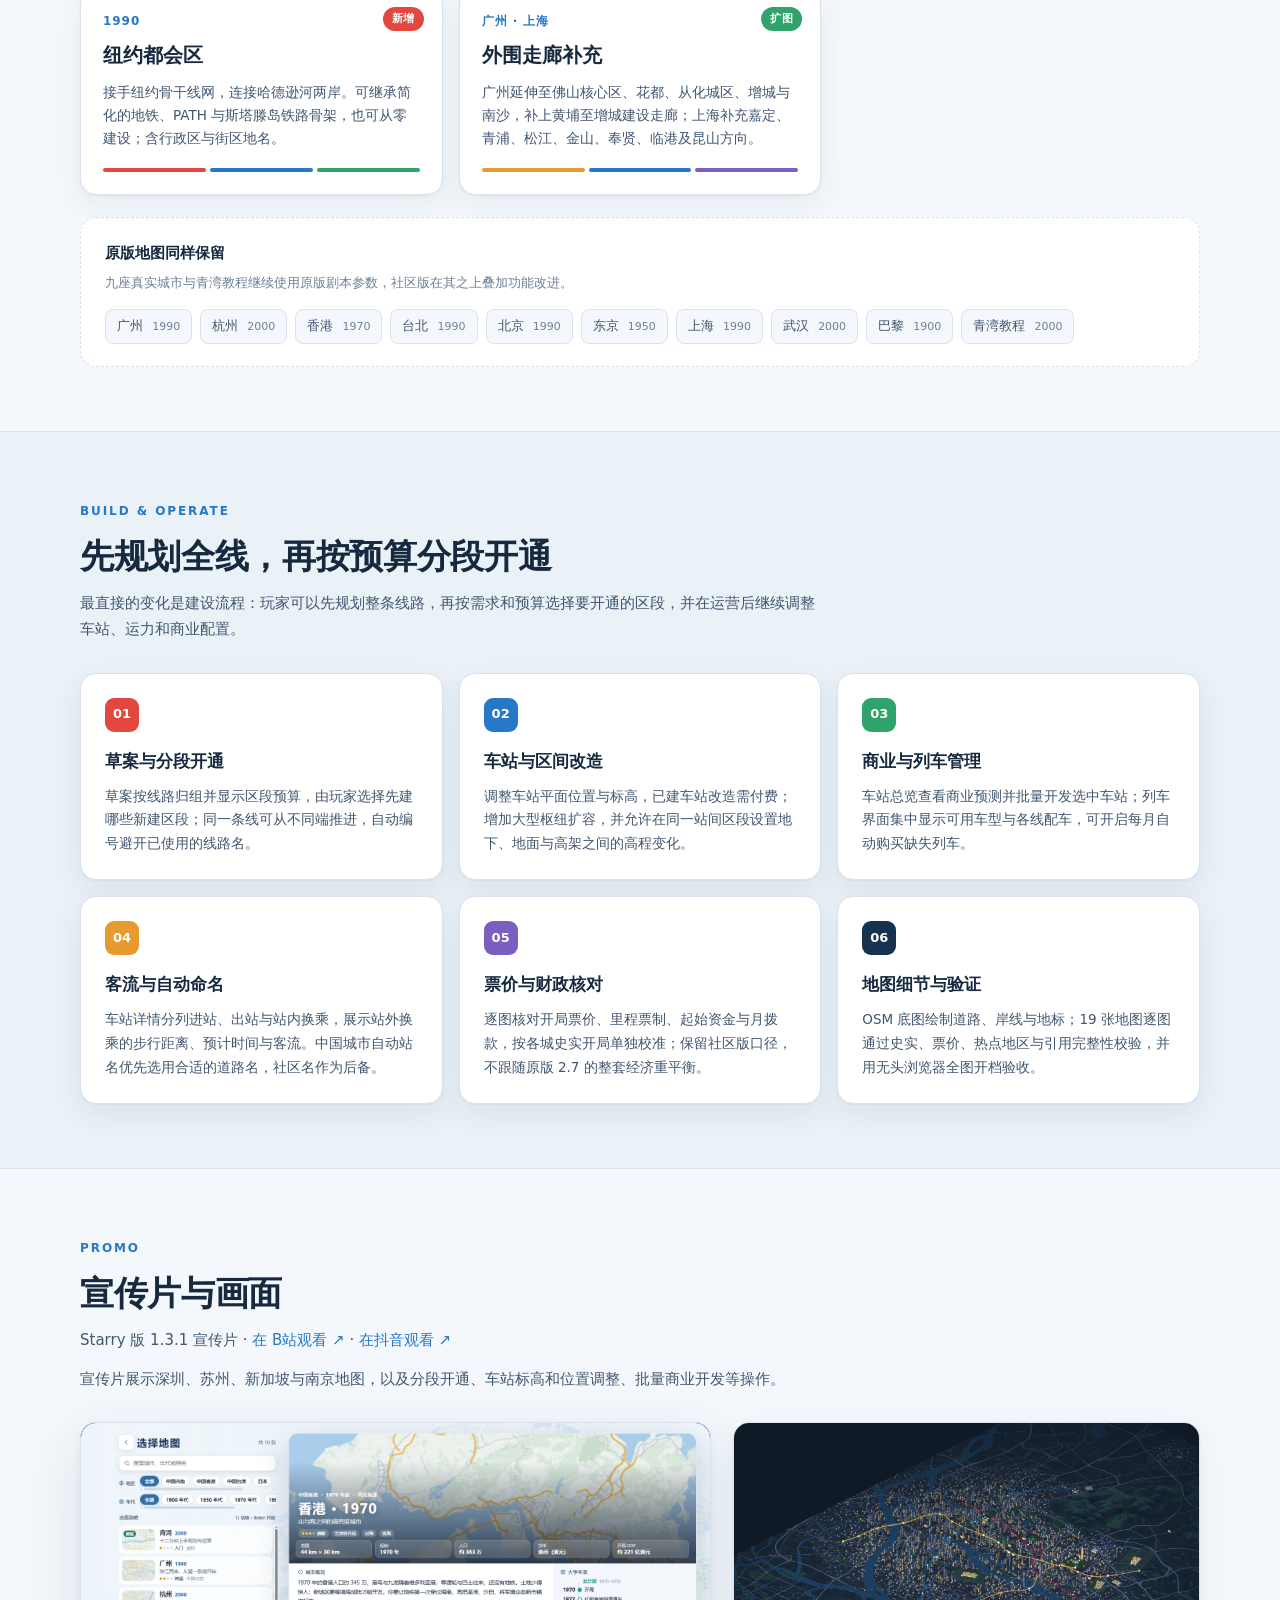
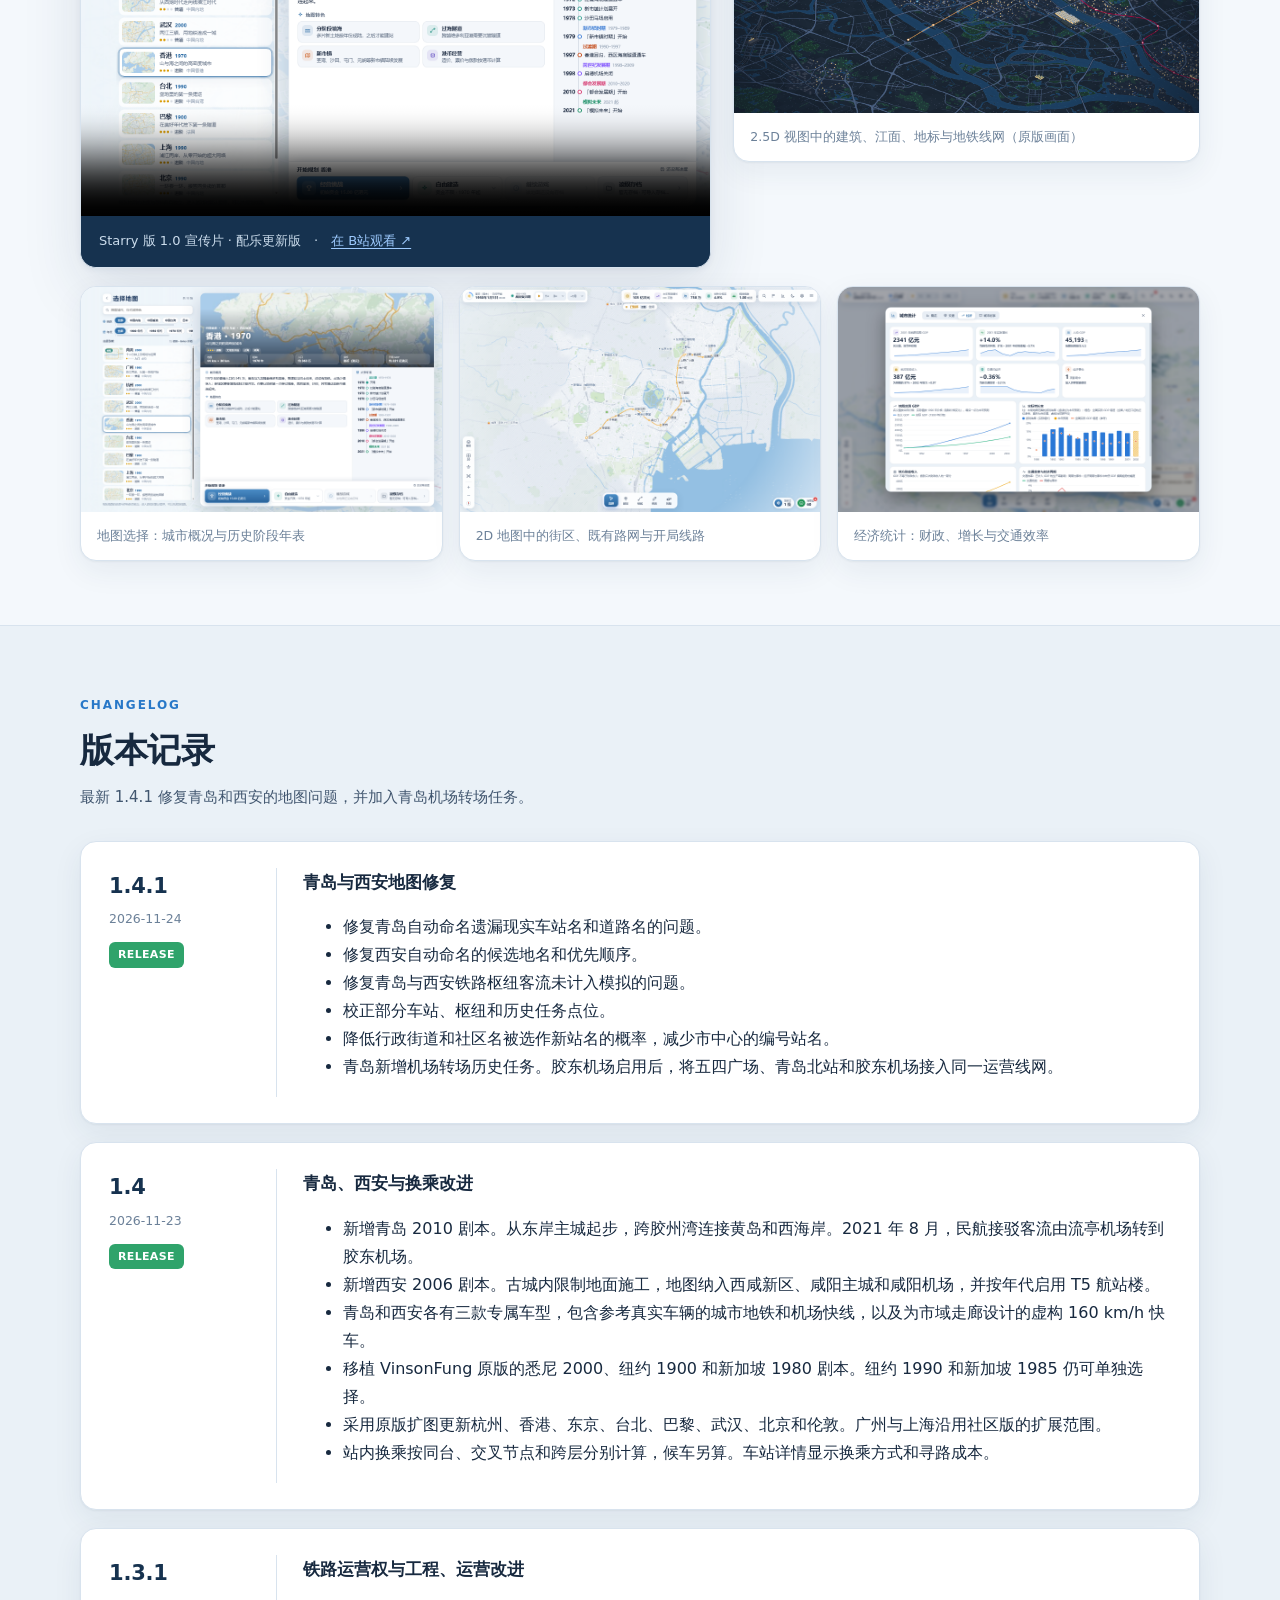
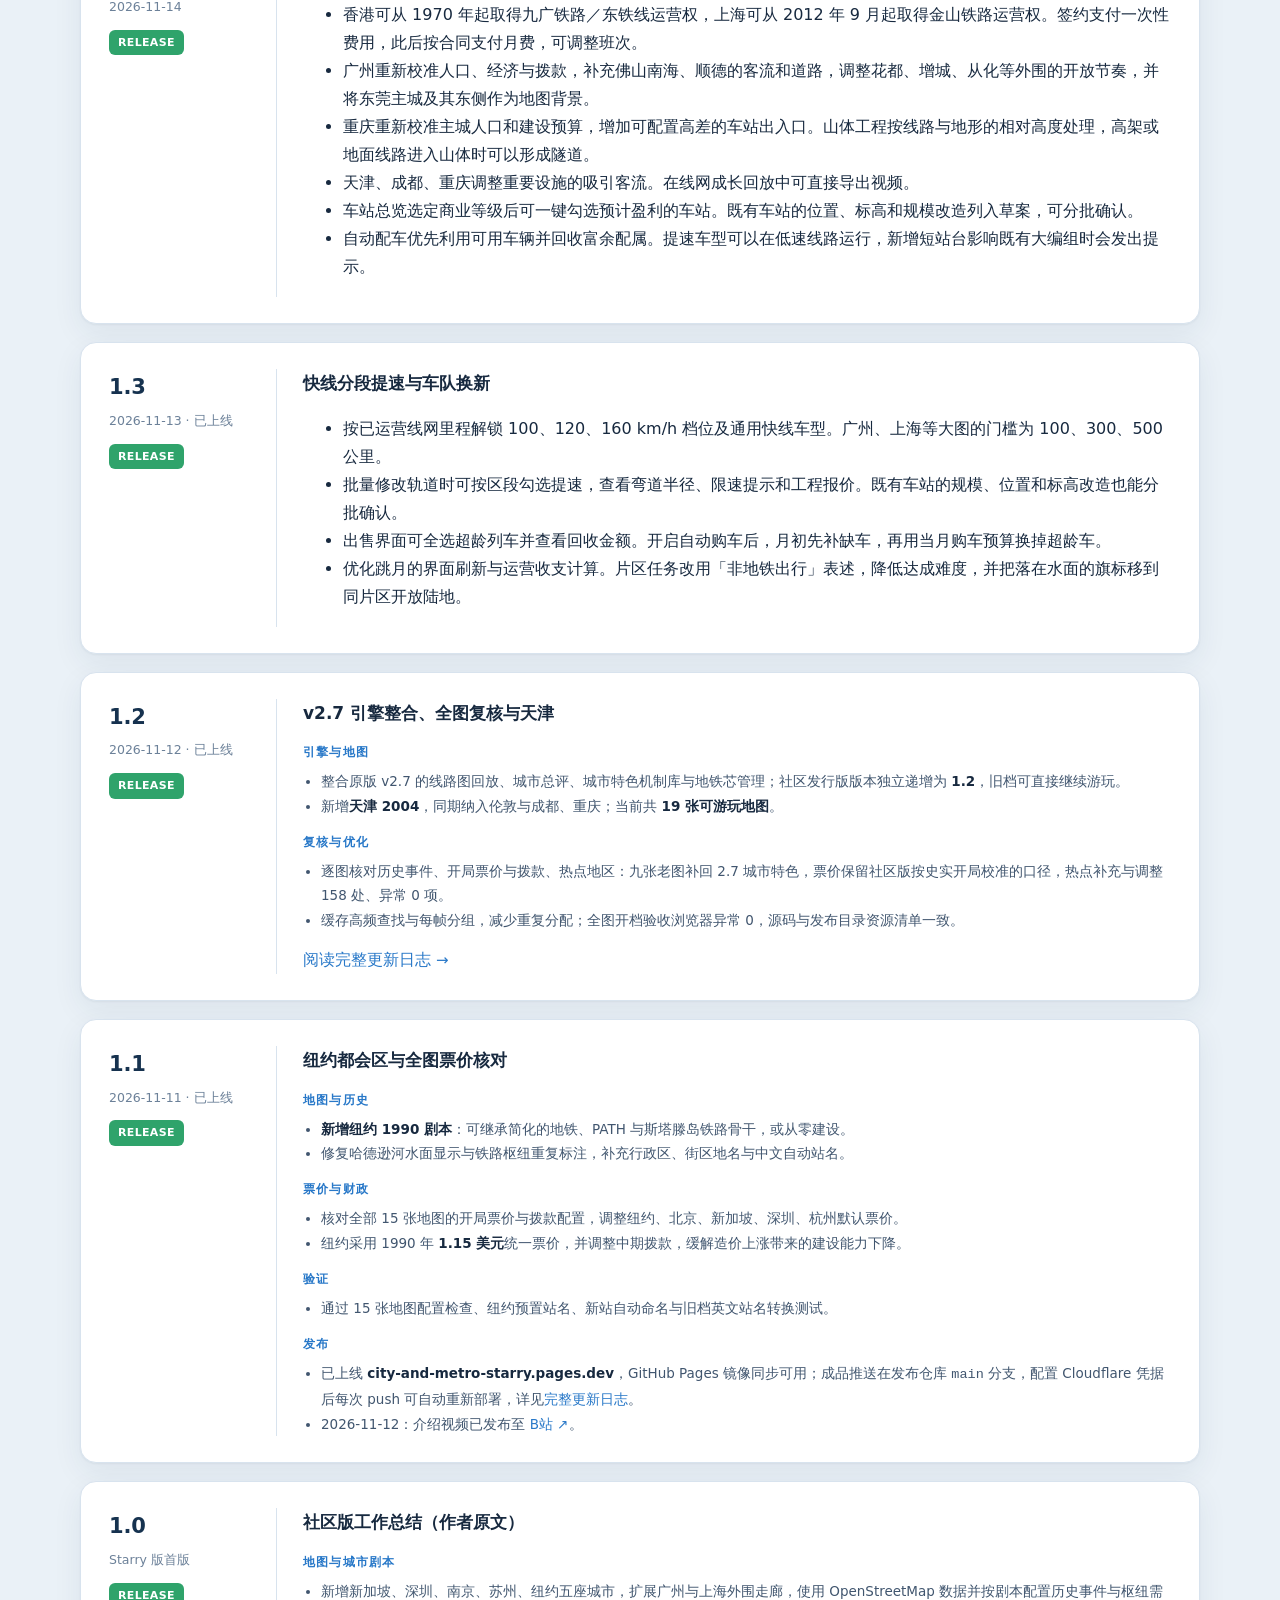
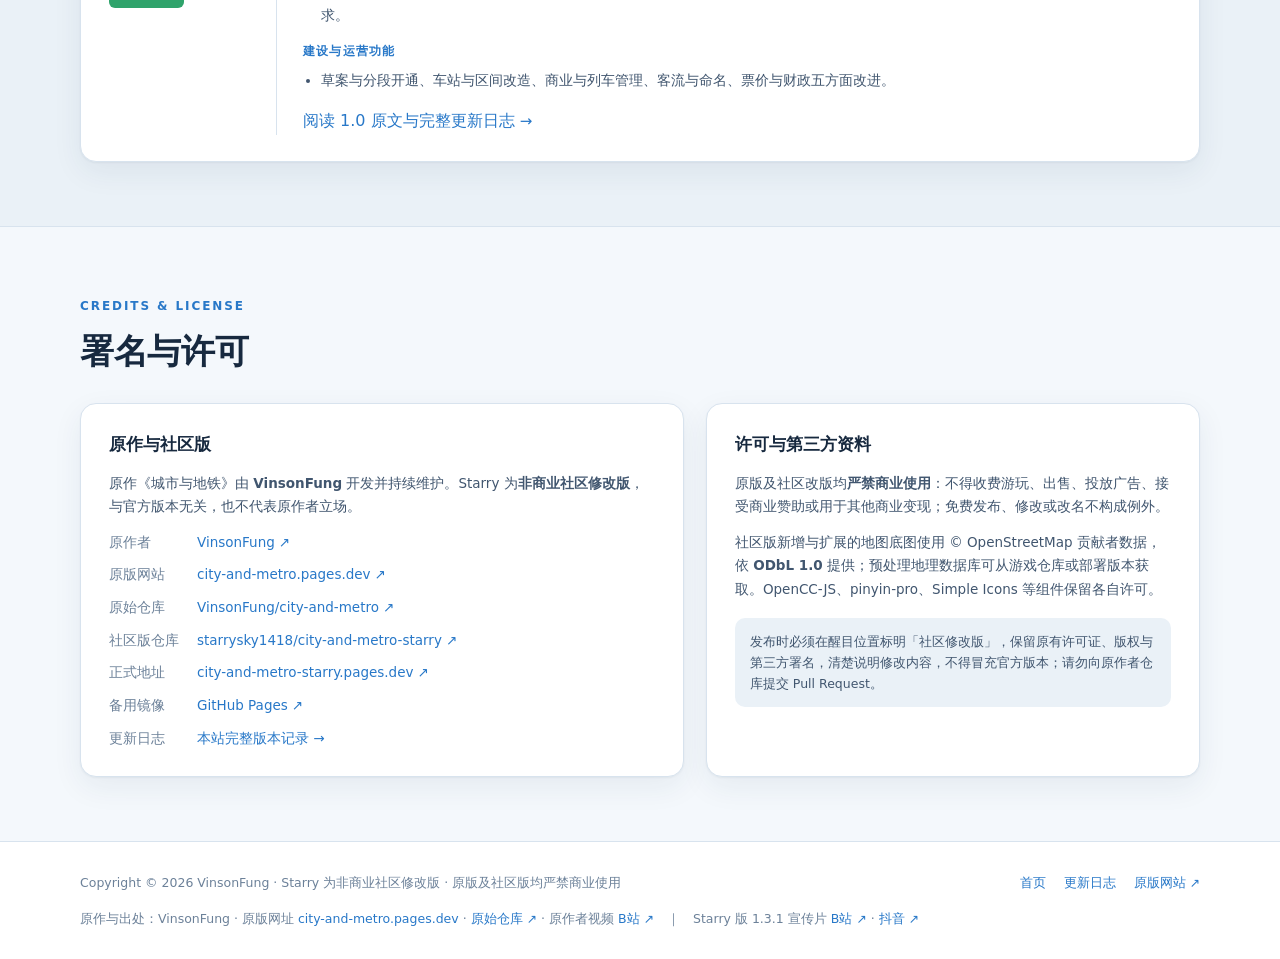
==== commit f96750a5: "Release Starry 1.4.1" ====
--- a/site/index.html
+++ b/site/index.html
@@ -45,7 +45,7 @@
   <div class="hero">
     <div class="wrap hero-grid">
       <div>
-        <span class="eyebrow"><i class="dot"></i> 非商业社区修改版 · Starry 版 1.4</span>
+        <span class="eyebrow"><i class="dot"></i> 非商业社区修改版 · Starry 版 1.4.1</span>
         <h1>在真实城市里，<br><span class="accent">画出你自己的地铁</span></h1>
         <p class="hero-sub">从青岛东岸跨越胶州湾，或从西安古城把地铁修到咸阳和机场。社区版现有 24 张可游玩地图，支持分段施工、轨道提速、列车调度和线网回放视频导出。</p>
         <p class="hero-note">原作由 VinsonFung 开发 · 本站为非官方社区修改版</p>
@@ -107,7 +107,7 @@
       <div class="stat"><b>24</b><span>可游玩地图</span></div>
       <div class="stat"><b>10</b><span>社区自制城市剧本</span></div>
       <div class="stat"><b>2</b><span>外围走廊扩图</span></div>
-      <div class="stat"><b>1.4</b><span>最新版本 · 已上线</span></div>
+      <div class="stat"><b>1.4.1</b><span>最新版本 · 已上线</span></div>
     </div>
   </div>
 
@@ -244,9 +244,27 @@
       <div class="sec-head">
         <span class="sec-kicker">CHANGELOG</span>
         <h2>版本记录</h2>
-        <p class="sec-desc">最新 1.4 新增青岛和西安，移植三张原版剧本并改进换乘。</p>
+        <p class="sec-desc">最新 1.4.1 修复青岛和西安的地图问题，并加入青岛机场转场任务。</p>
       </div>
       <div class="log-list">
+        <div class="log-item">
+          <div class="log-meta">
+            <div class="log-ver">1.4.1</div>
+            <div class="log-date">2026-11-24</div>
+            <span class="log-badge badge-rel">RELEASE</span>
+          </div>
+          <div class="log-body">
+            <h3>青岛与西安地图修复</h3>
+            <ul>
+              <li>修复青岛自动命名遗漏现实车站名和道路名的问题。</li>
+              <li>修复西安自动命名的候选地名和优先顺序。</li>
+              <li>修复青岛与西安铁路枢纽客流未计入模拟的问题。</li>
+              <li>校正部分车站、枢纽和历史任务点位。</li>
+              <li>降低行政街道和社区名被选作新站名的概率，减少市中心的编号站名。</li>
+              <li>青岛新增机场转场历史任务。胶东机场启用后，将五四广场、青岛北站和胶东机场接入同一运营线网。</li>
+            </ul>
+          </div>
+        </div>
         <div class="log-item">
           <div class="log-meta">
             <div class="log-ver">1.4</div>
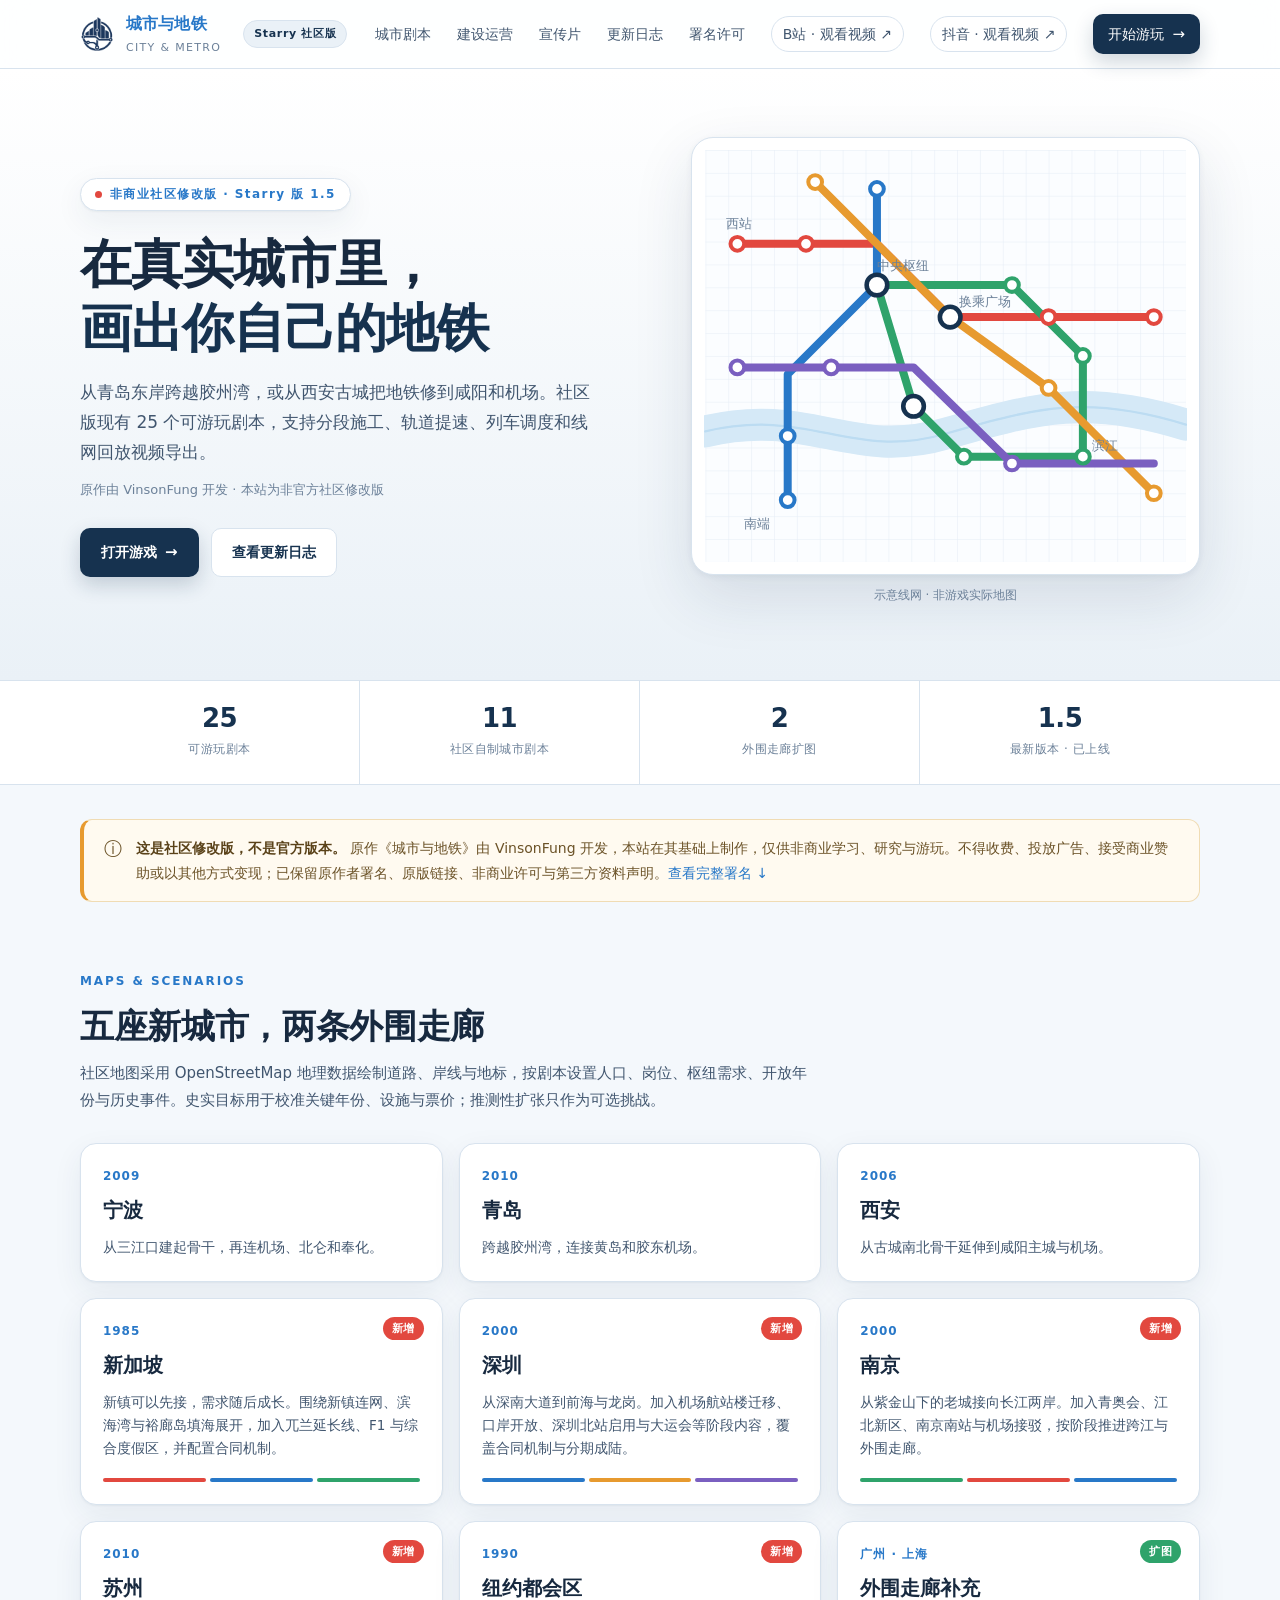
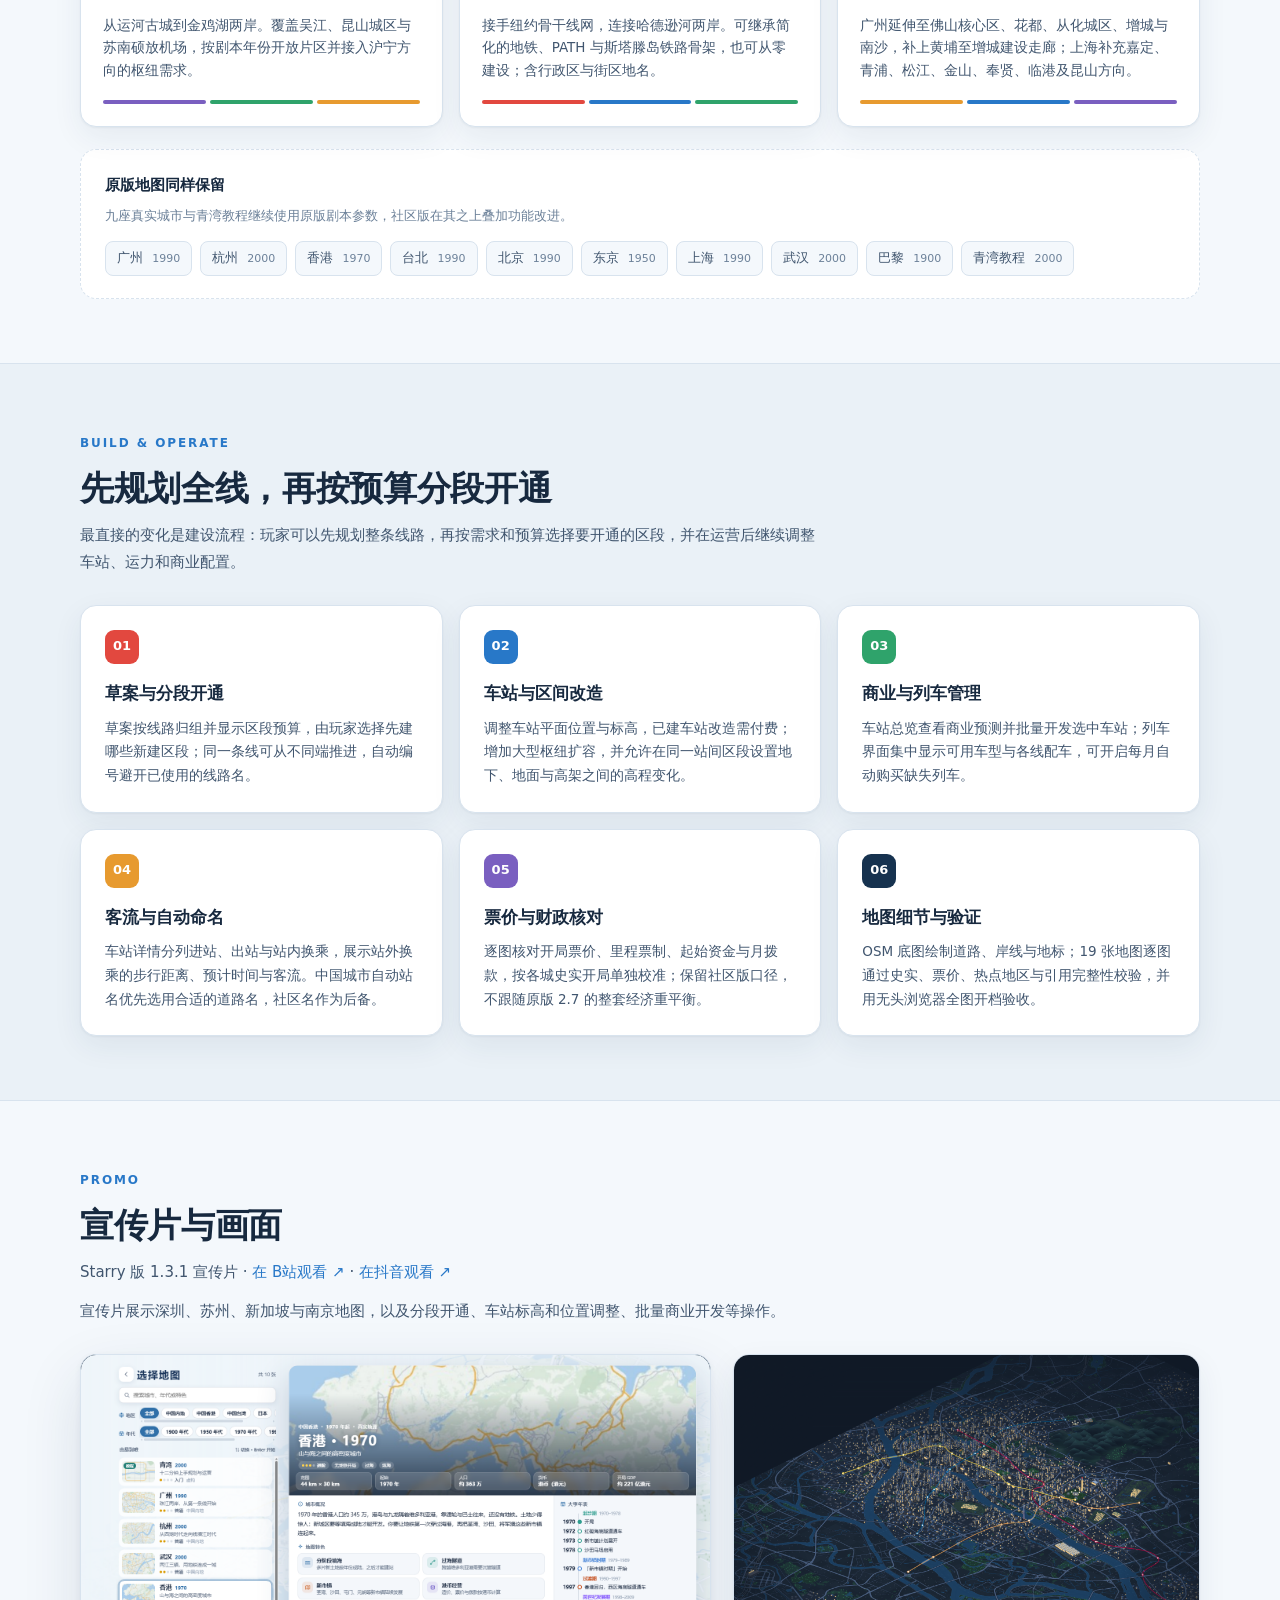
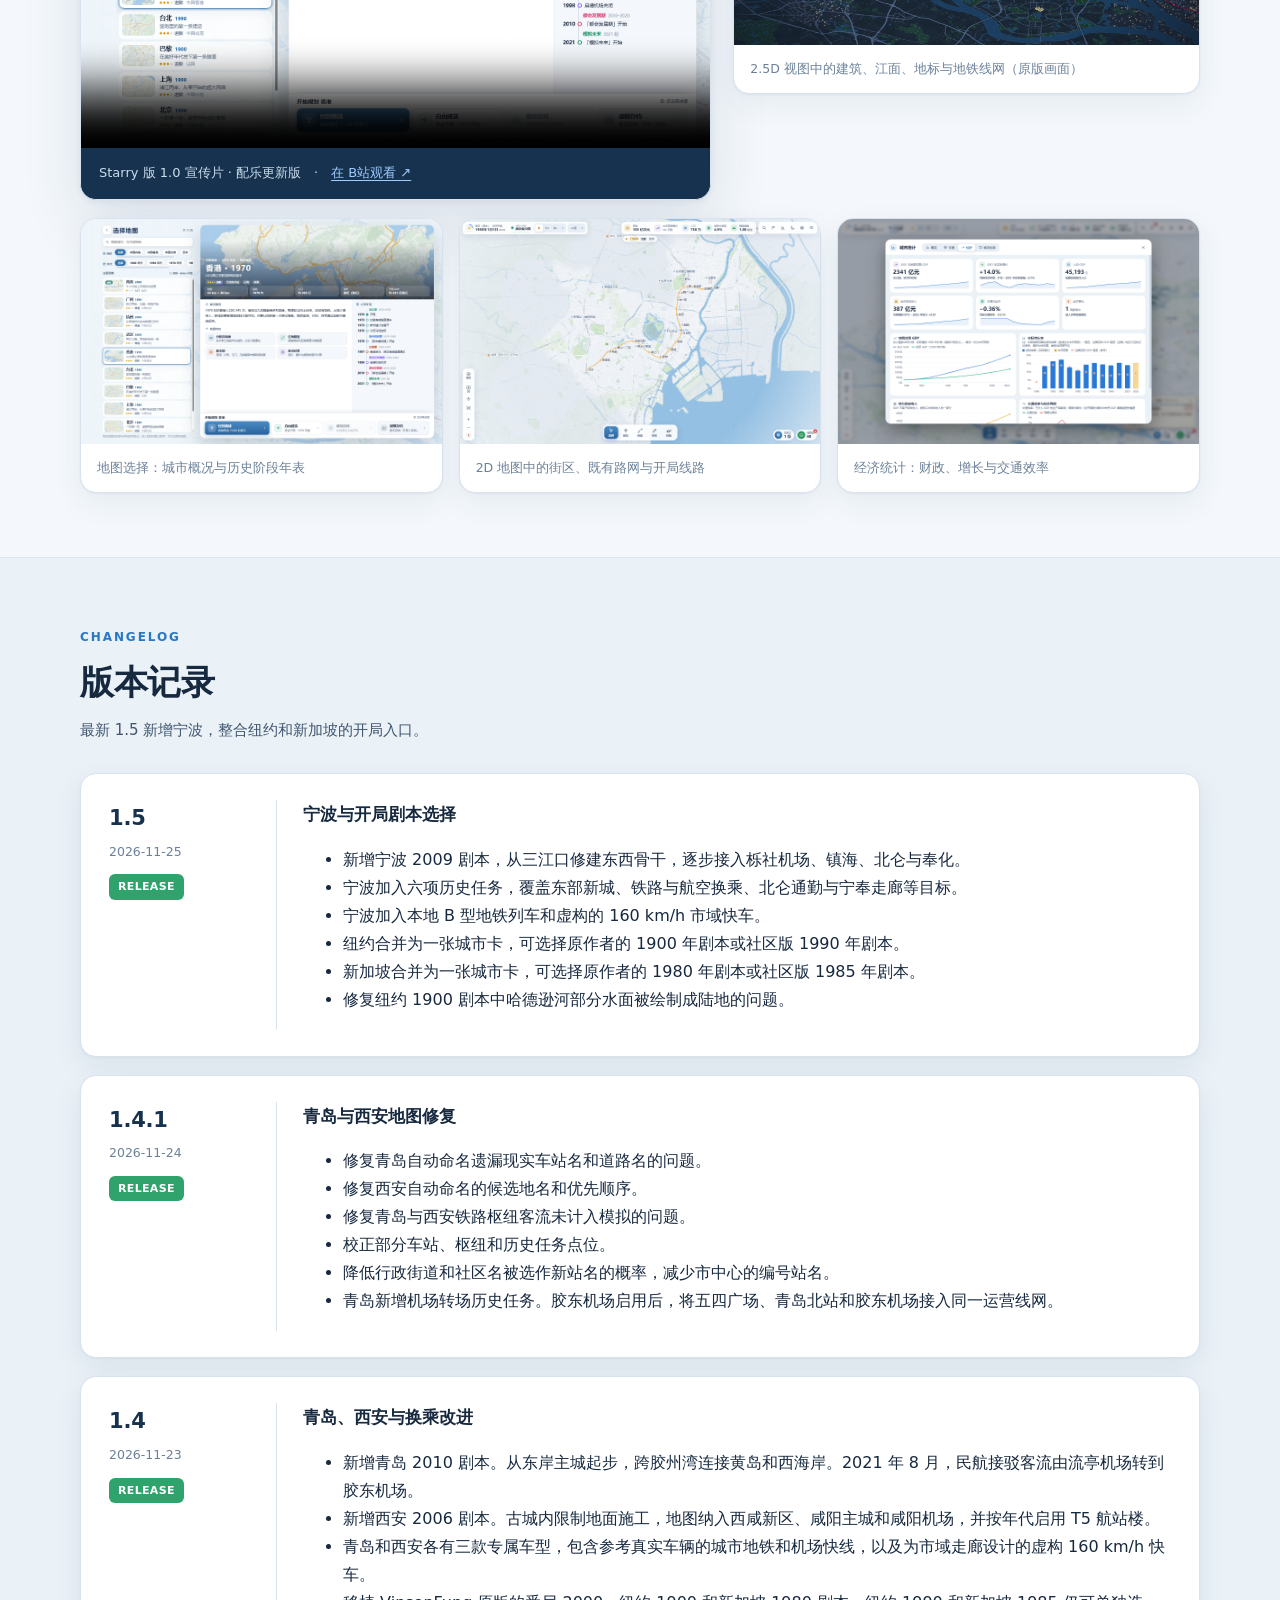
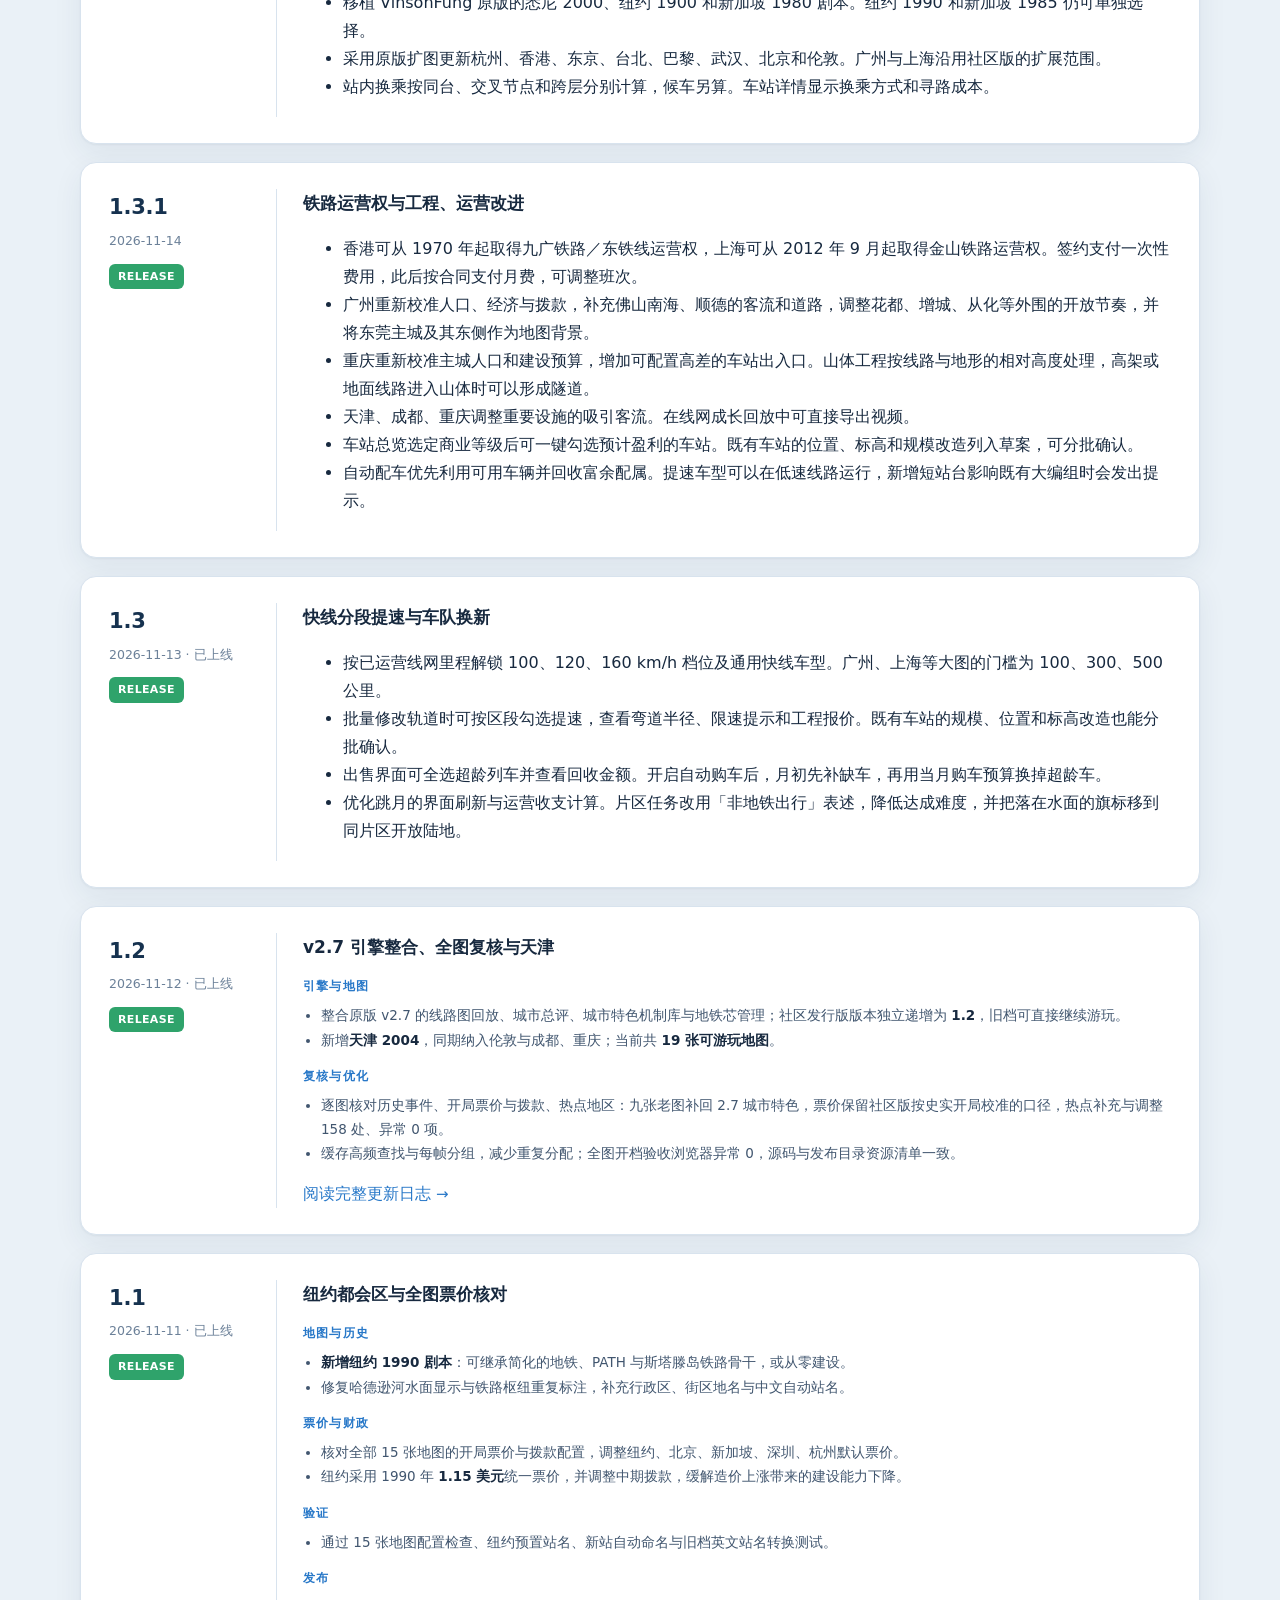
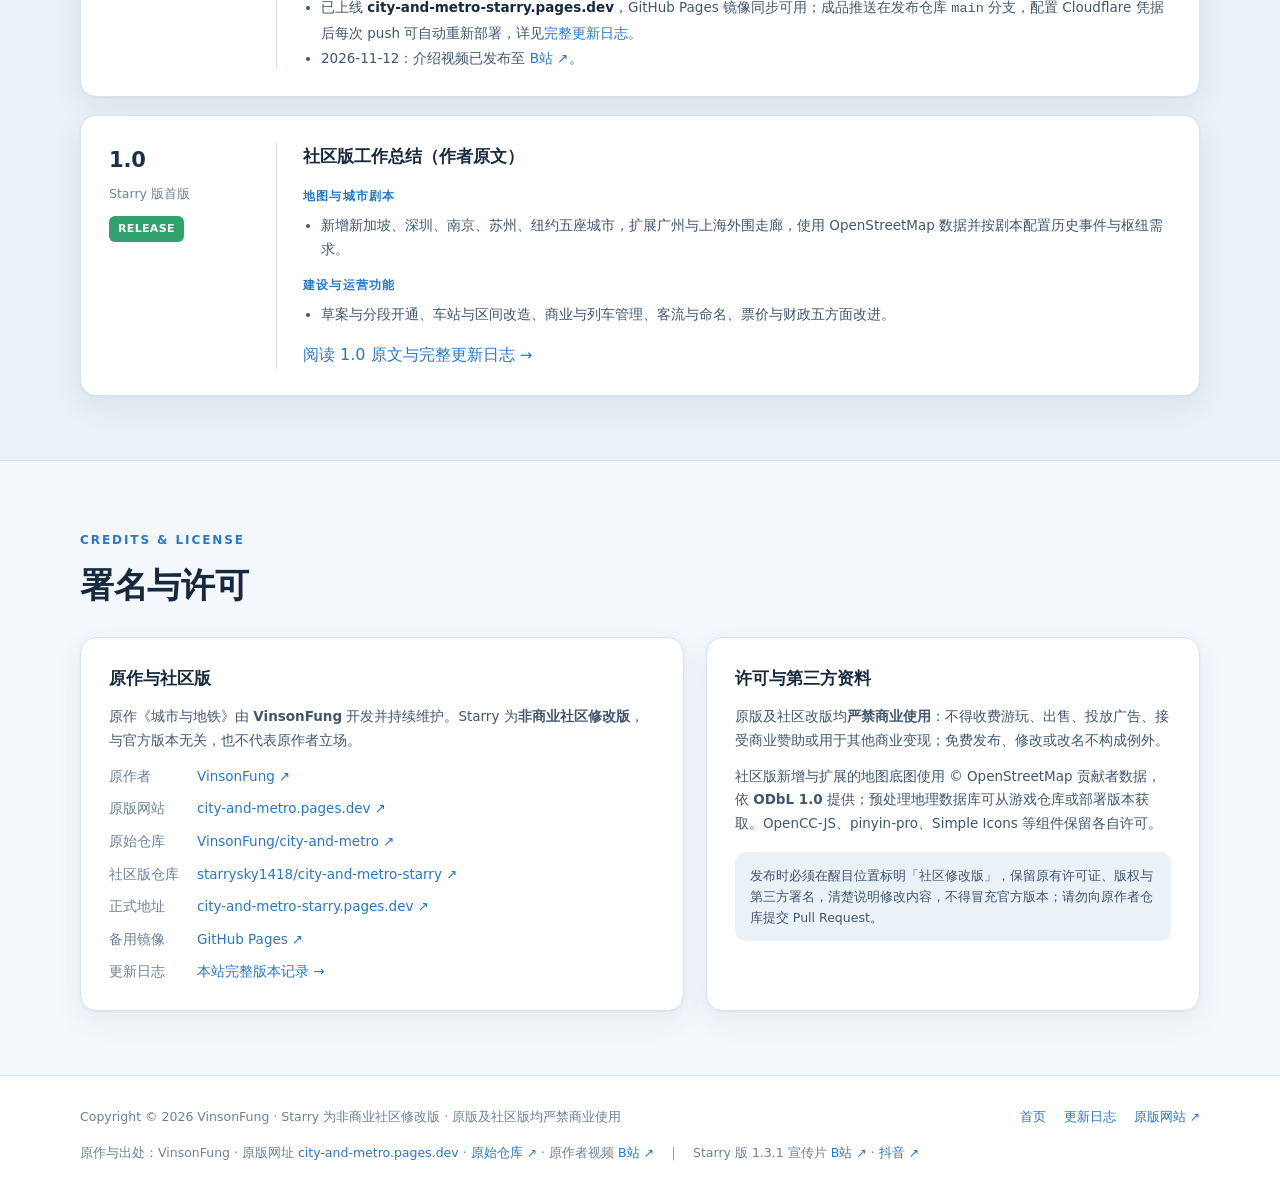
==== commit 4148b60c: "Release Starry 1.5" ====
--- a/site/index.html
+++ b/site/index.html
@@ -4,7 +4,7 @@
 <meta charset="utf-8">
 <meta name="viewport" content="width=device-width, initial-scale=1, viewport-fit=cover">
 <title>城市与地铁 · Starry 社区版</title>
-<meta name="description" content="《城市与地铁》Starry 非商业社区修改版：24 张可游玩地图。1.4 新增青岛、西安及三张原版剧本，并细化换乘。">
+<meta name="description" content="《城市与地铁》Starry 非商业社区修改版：25 个可游玩剧本。1.5 新增宁波，整合纽约和新加坡的开局入口。">
 <meta name="theme-color" content="#eaf1f7">
 <link rel="icon" type="image/png" href="assets/img/favicon.png">
 <link rel="stylesheet" href="assets/style.css">
@@ -45,9 +45,9 @@
   <div class="hero">
     <div class="wrap hero-grid">
       <div>
-        <span class="eyebrow"><i class="dot"></i> 非商业社区修改版 · Starry 版 1.4.1</span>
+        <span class="eyebrow"><i class="dot"></i> 非商业社区修改版 · Starry 版 1.5</span>
         <h1>在真实城市里，<br><span class="accent">画出你自己的地铁</span></h1>
-        <p class="hero-sub">从青岛东岸跨越胶州湾，或从西安古城把地铁修到咸阳和机场。社区版现有 24 张可游玩地图，支持分段施工、轨道提速、列车调度和线网回放视频导出。</p>
+        <p class="hero-sub">从青岛东岸跨越胶州湾，或从西安古城把地铁修到咸阳和机场。社区版现有 25 个可游玩剧本，支持分段施工、轨道提速、列车调度和线网回放视频导出。</p>
         <p class="hero-note">原作由 VinsonFung 开发 · 本站为非官方社区修改版</p>
         <div class="hero-actions">
           <a class="btn btn-primary" data-play href="../">打开游戏 <span class="arrow">→</span></a>
@@ -104,10 +104,10 @@
   <!-- Stats -->
   <div class="stats">
     <div class="wrap stats-in">
-      <div class="stat"><b>24</b><span>可游玩地图</span></div>
-      <div class="stat"><b>10</b><span>社区自制城市剧本</span></div>
+      <div class="stat"><b>25</b><span>可游玩剧本</span></div>
+      <div class="stat"><b>11</b><span>社区自制城市剧本</span></div>
       <div class="stat"><b>2</b><span>外围走廊扩图</span></div>
-      <div class="stat"><b>1.4.1</b><span>最新版本 · 已上线</span></div>
+      <div class="stat"><b>1.5</b><span>最新版本 · 已上线</span></div>
     </div>
   </div>
 
@@ -129,6 +129,7 @@
       </div>
 
       <div class="city-grid">
+        <article class="city"><div class="yr">2009</div><h3>宁波</h3><p>从三江口建起骨干，再连机场、北仑和奉化。</p></article>
         <article class="city"><div class="yr">2010</div><h3>青岛</h3><p>跨越胶州湾，连接黄岛和胶东机场。</p></article>
         <article class="city"><div class="yr">2006</div><h3>西安</h3><p>从古城南北骨干延伸到咸阳主城与机场。</p></article>
         <article class="city">
@@ -244,9 +245,27 @@
       <div class="sec-head">
         <span class="sec-kicker">CHANGELOG</span>
         <h2>版本记录</h2>
-        <p class="sec-desc">最新 1.4.1 修复青岛和西安的地图问题，并加入青岛机场转场任务。</p>
+        <p class="sec-desc">最新 1.5 新增宁波，整合纽约和新加坡的开局入口。</p>
       </div>
       <div class="log-list">
+        <div class="log-item">
+          <div class="log-meta">
+            <div class="log-ver">1.5</div>
+            <div class="log-date">2026-11-25</div>
+            <span class="log-badge badge-rel">RELEASE</span>
+          </div>
+          <div class="log-body">
+            <h3>宁波与开局剧本选择</h3>
+            <ul>
+              <li>新增宁波 2009 剧本，从三江口修建东西骨干，逐步接入栎社机场、镇海、北仑与奉化。</li>
+              <li>宁波加入六项历史任务，覆盖东部新城、铁路与航空换乘、北仑通勤与宁奉走廊等目标。</li>
+              <li>宁波加入本地 B 型地铁列车和虚构的 160 km/h 市域快车。</li>
+              <li>纽约合并为一张城市卡，可选择原作者的 1900 年剧本或社区版 1990 年剧本。</li>
+              <li>新加坡合并为一张城市卡，可选择原作者的 1980 年剧本或社区版 1985 年剧本。</li>
+              <li>修复纽约 1900 剧本中哈德逊河部分水面被绘制成陆地的问题。</li>
+            </ul>
+          </div>
+        </div>
         <div class="log-item">
           <div class="log-meta">
             <div class="log-ver">1.4.1</div>
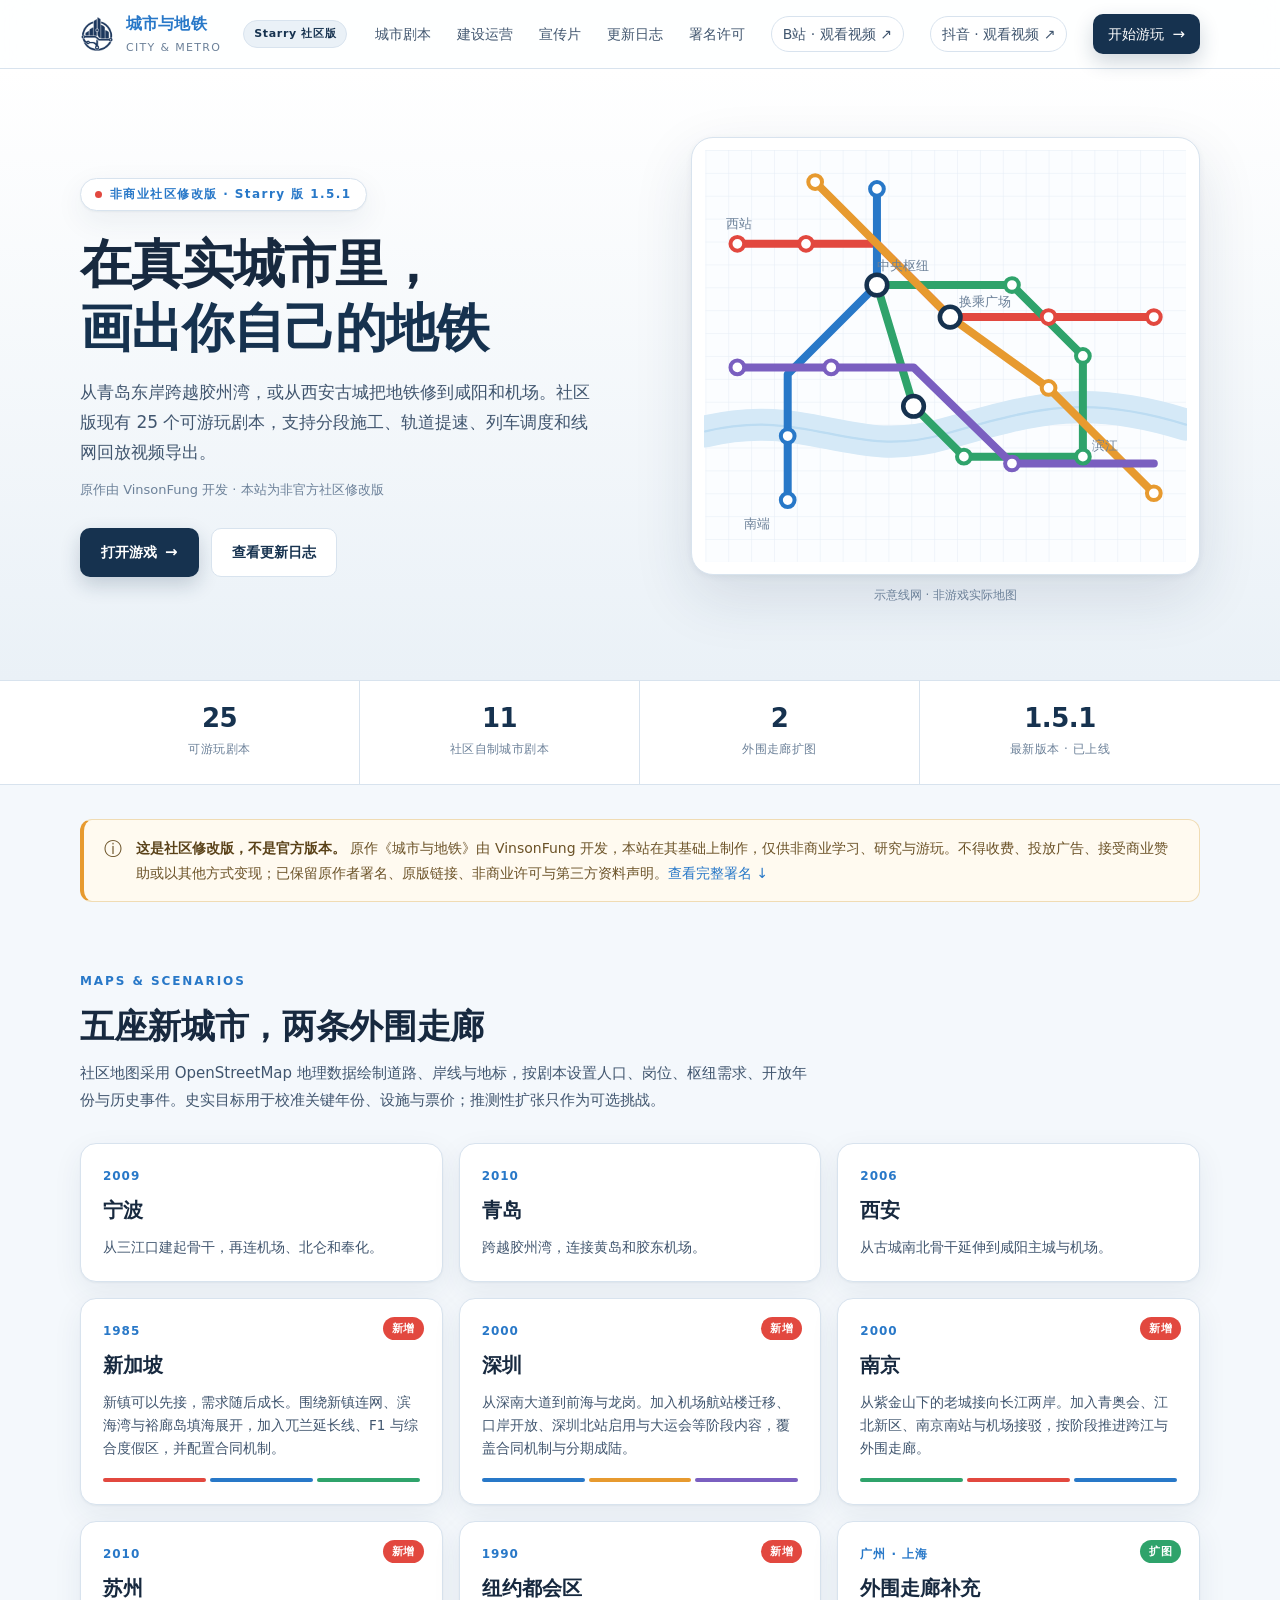
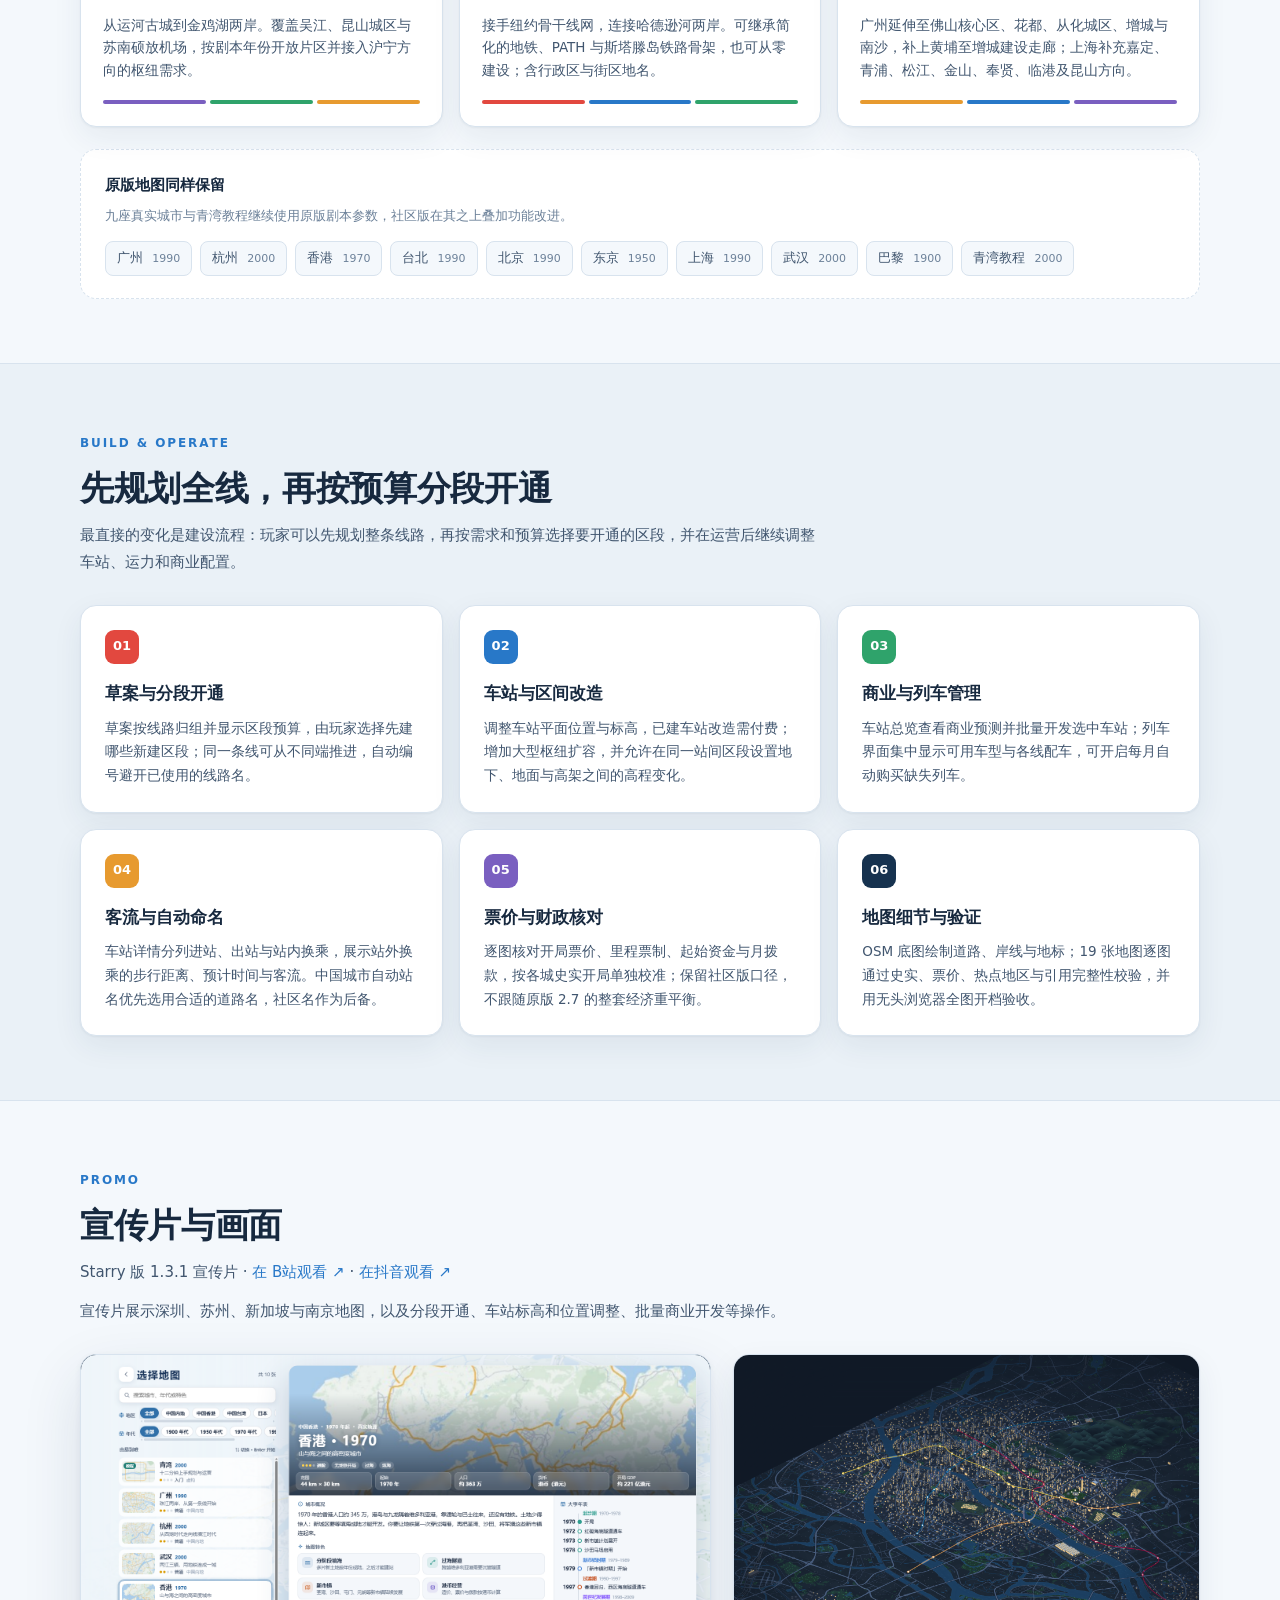
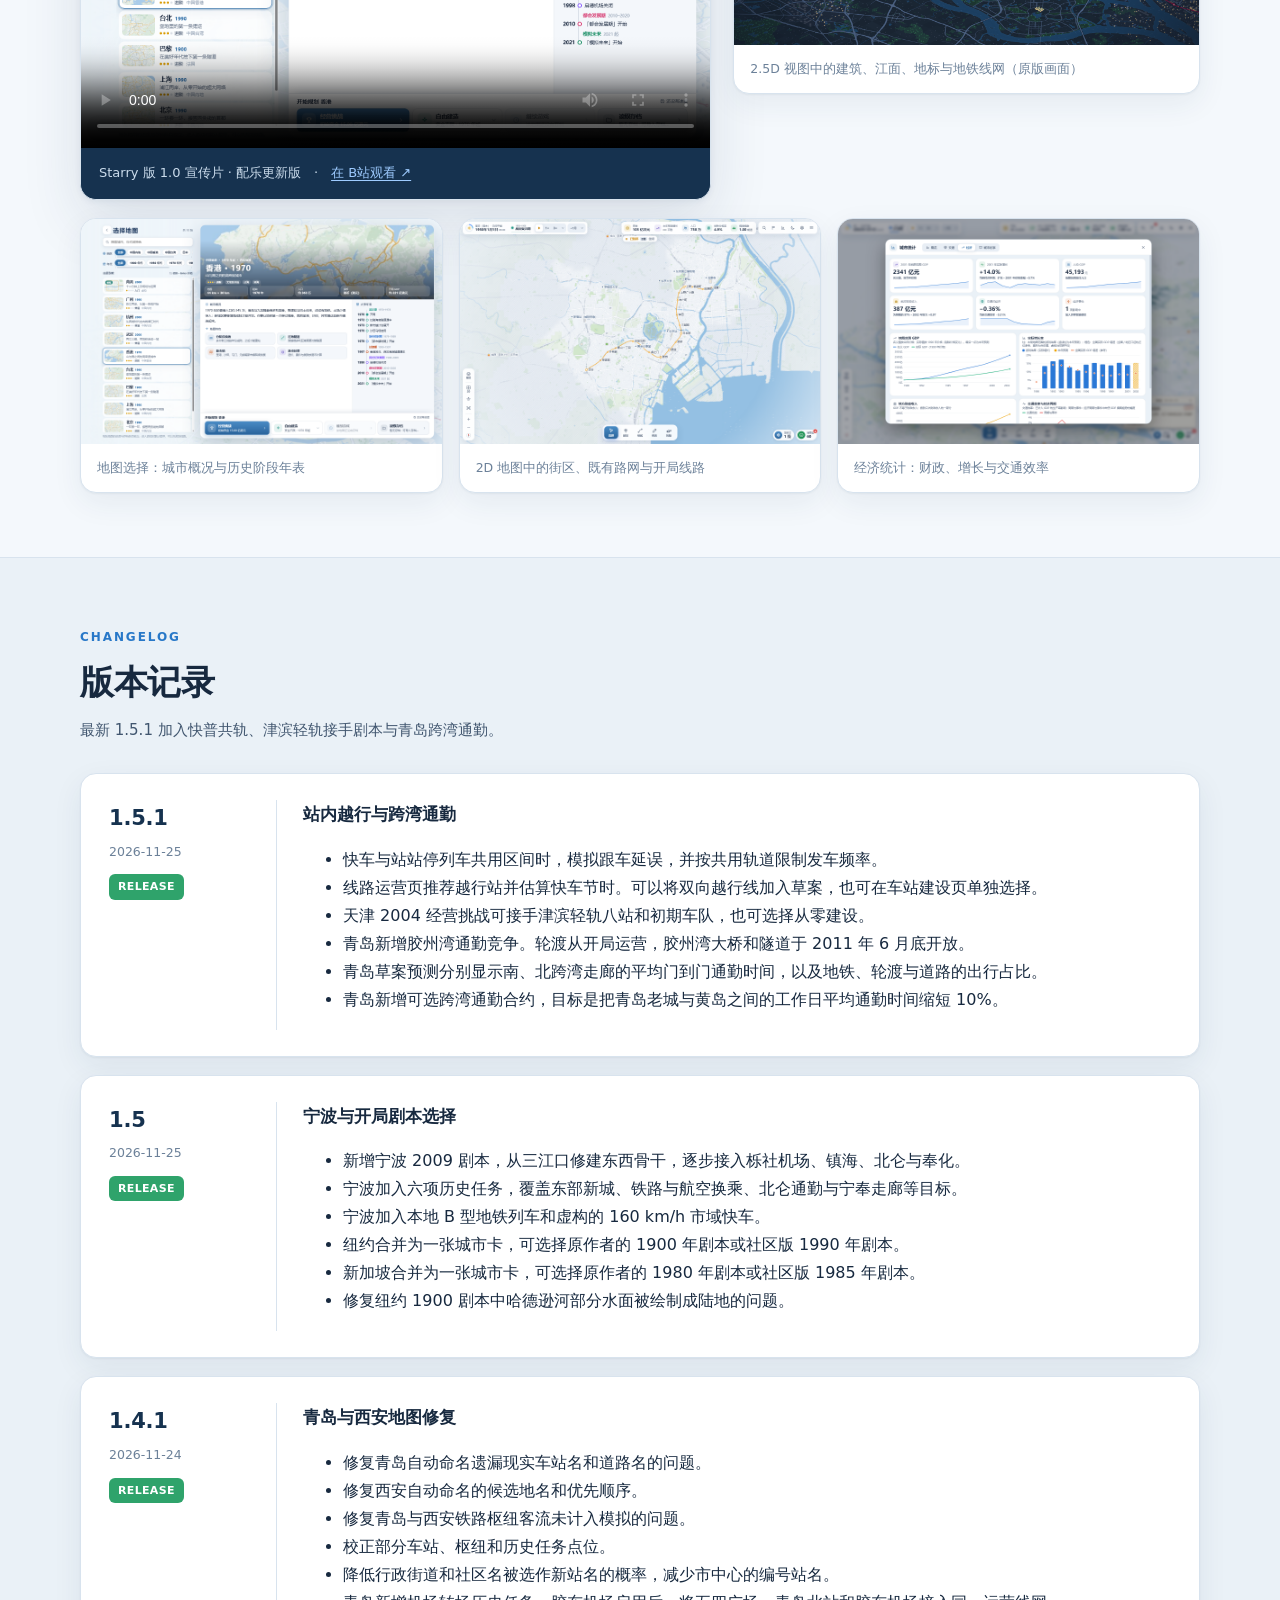
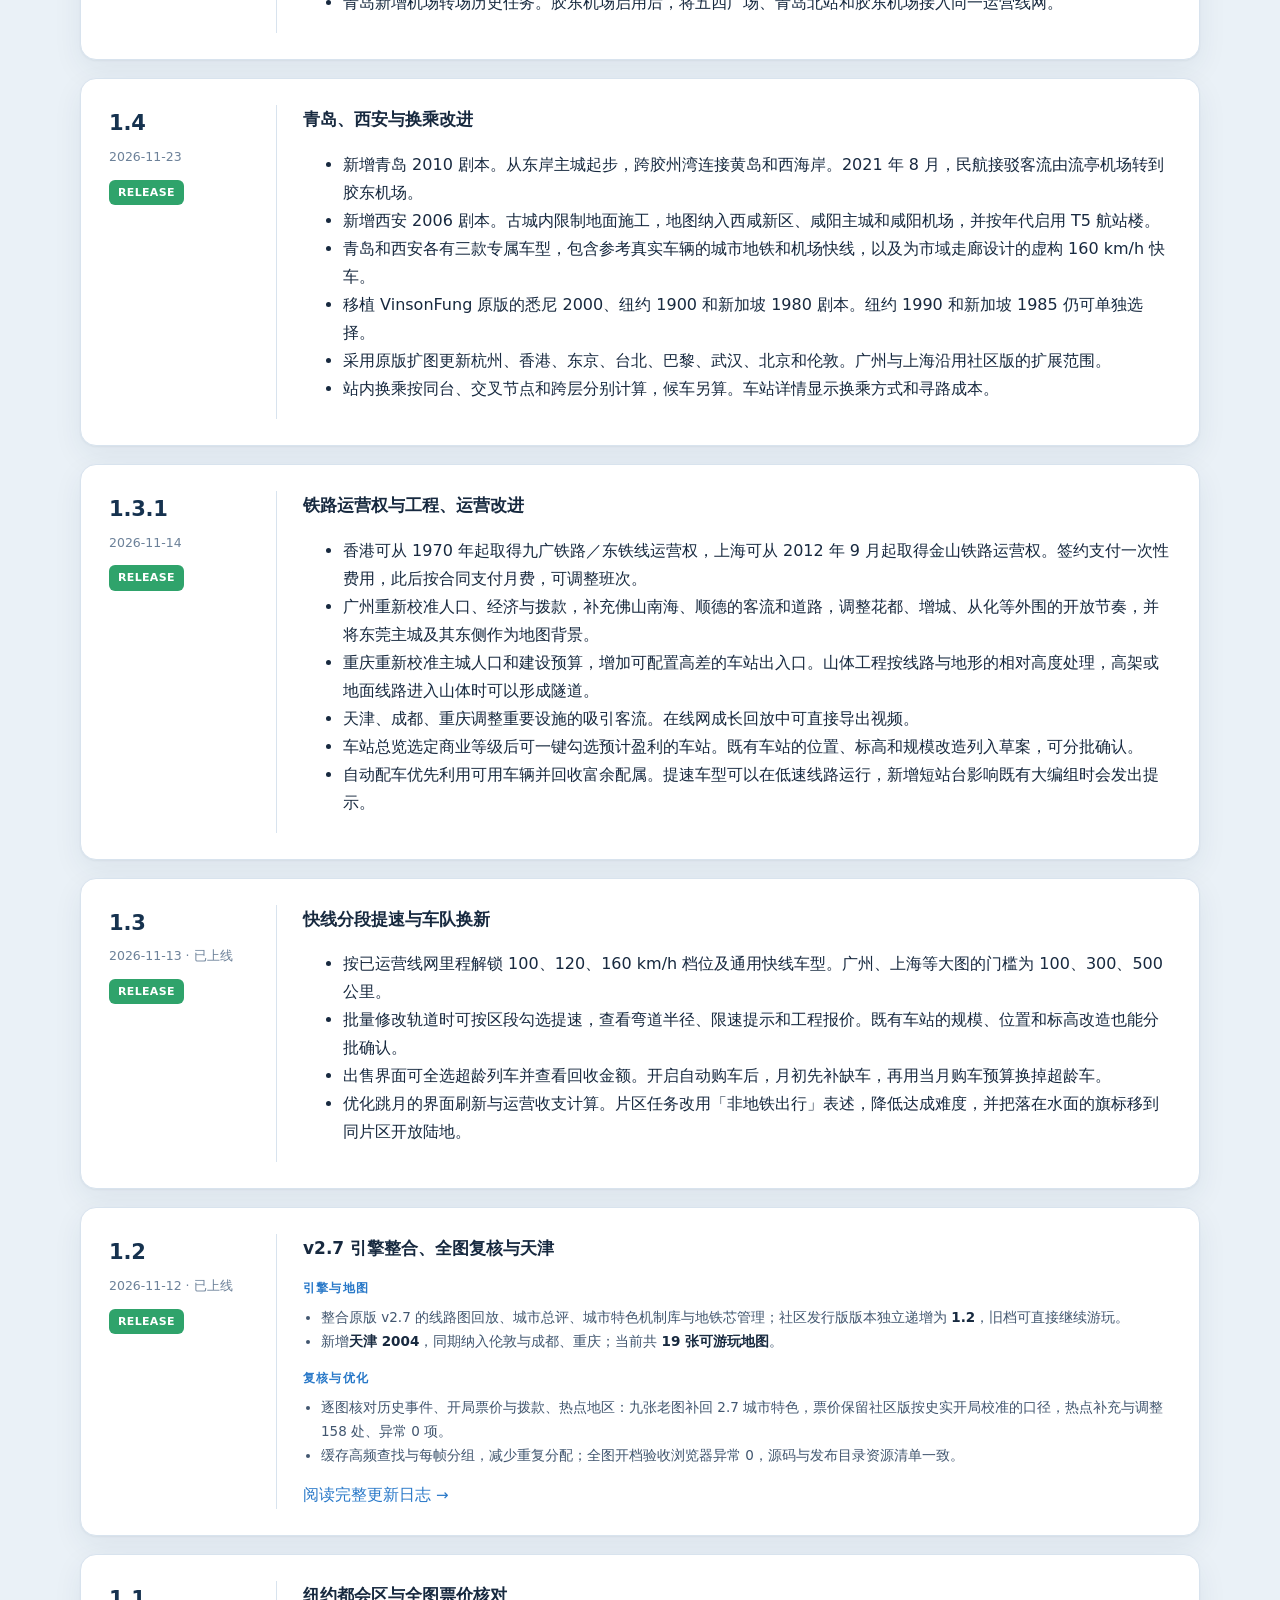
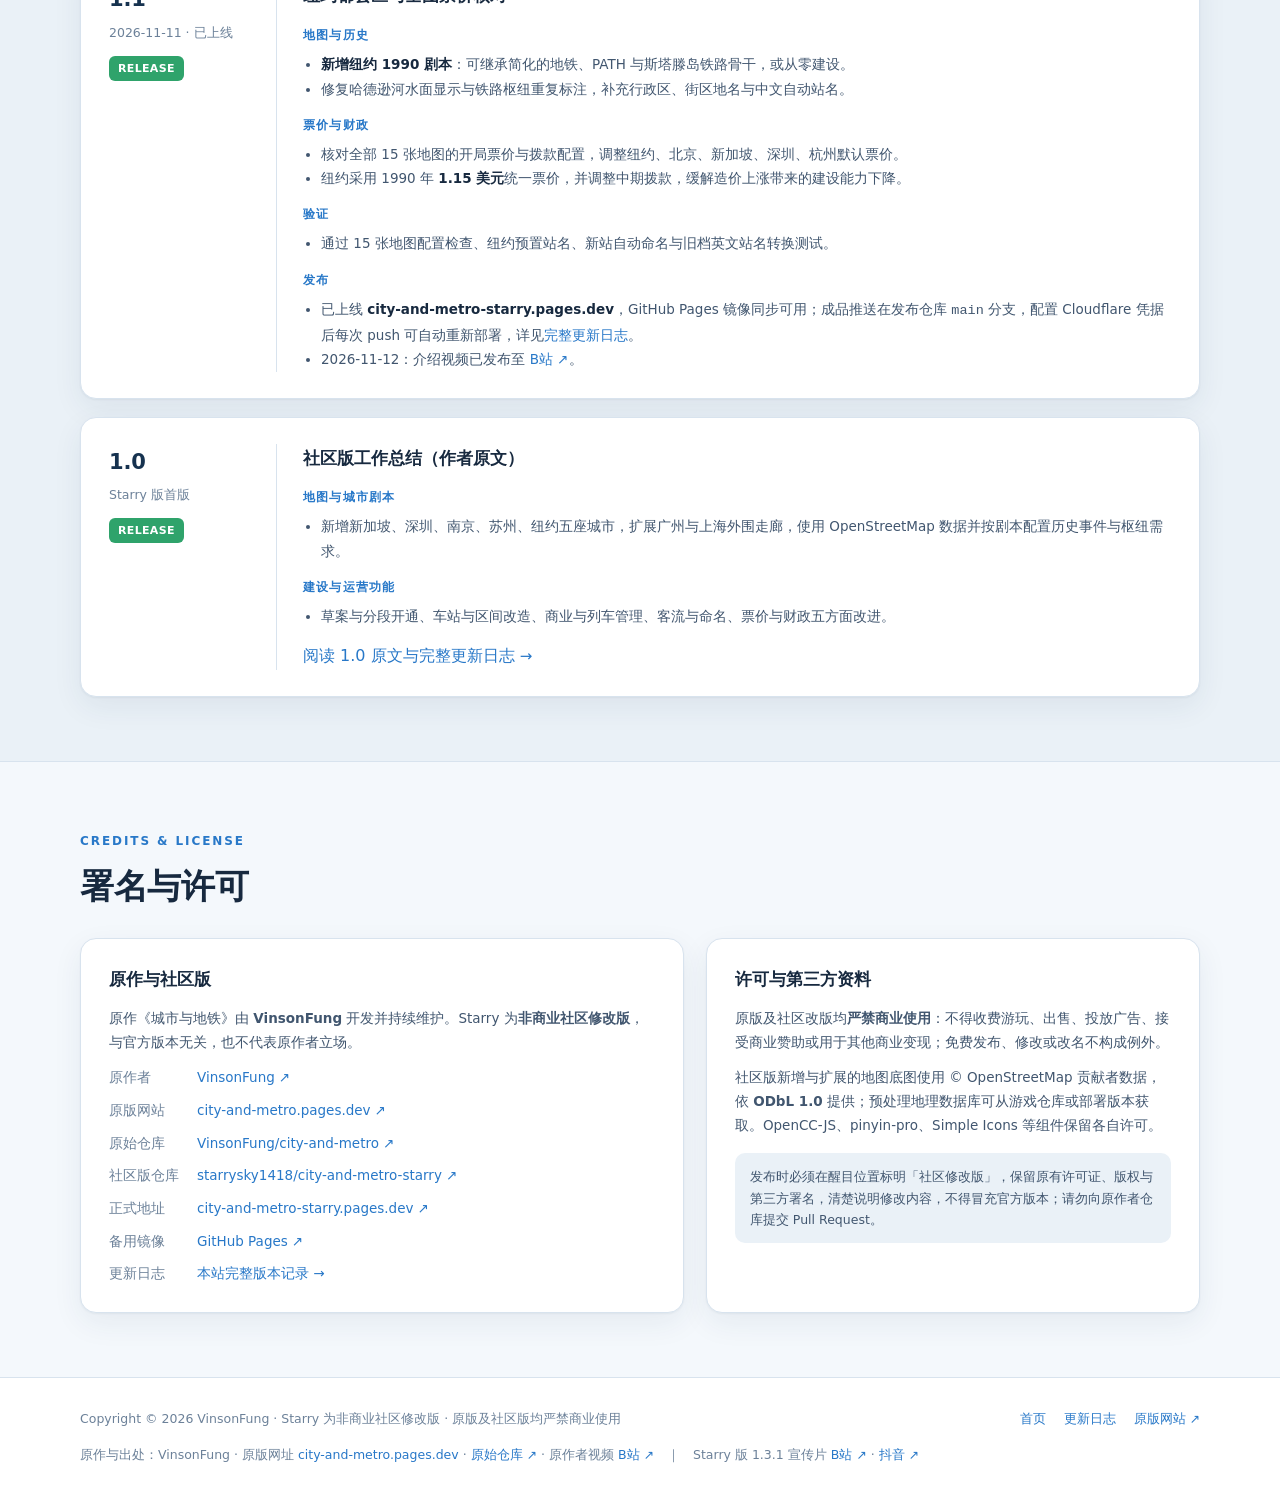
==== commit cfdca160: "Release Starry 1.5.1" ====
--- a/site/index.html
+++ b/site/index.html
@@ -4,7 +4,7 @@
 <meta charset="utf-8">
 <meta name="viewport" content="width=device-width, initial-scale=1, viewport-fit=cover">
 <title>城市与地铁 · Starry 社区版</title>
-<meta name="description" content="《城市与地铁》Starry 非商业社区修改版：25 个可游玩剧本。1.5 新增宁波，整合纽约和新加坡的开局入口。">
+<meta name="description" content="《城市与地铁》Starry 非商业社区修改版：25 个可游玩剧本。1.5.1 加入站内越行、津滨轻轨接手剧本与青岛跨湾通勤。">
 <meta name="theme-color" content="#eaf1f7">
 <link rel="icon" type="image/png" href="assets/img/favicon.png">
 <link rel="stylesheet" href="assets/style.css">
@@ -45,7 +45,7 @@
   <div class="hero">
     <div class="wrap hero-grid">
       <div>
-        <span class="eyebrow"><i class="dot"></i> 非商业社区修改版 · Starry 版 1.5</span>
+        <span class="eyebrow"><i class="dot"></i> 非商业社区修改版 · Starry 版 1.5.1</span>
         <h1>在真实城市里，<br><span class="accent">画出你自己的地铁</span></h1>
         <p class="hero-sub">从青岛东岸跨越胶州湾，或从西安古城把地铁修到咸阳和机场。社区版现有 25 个可游玩剧本，支持分段施工、轨道提速、列车调度和线网回放视频导出。</p>
         <p class="hero-note">原作由 VinsonFung 开发 · 本站为非官方社区修改版</p>
@@ -107,7 +107,7 @@
       <div class="stat"><b>25</b><span>可游玩剧本</span></div>
       <div class="stat"><b>11</b><span>社区自制城市剧本</span></div>
       <div class="stat"><b>2</b><span>外围走廊扩图</span></div>
-      <div class="stat"><b>1.5</b><span>最新版本 · 已上线</span></div>
+      <div class="stat"><b>1.5.1</b><span>最新版本 · 已上线</span></div>
     </div>
   </div>
 
@@ -245,9 +245,27 @@
       <div class="sec-head">
         <span class="sec-kicker">CHANGELOG</span>
         <h2>版本记录</h2>
-        <p class="sec-desc">最新 1.5 新增宁波，整合纽约和新加坡的开局入口。</p>
+        <p class="sec-desc">最新 1.5.1 加入快普共轨、津滨轻轨接手剧本与青岛跨湾通勤。</p>
       </div>
       <div class="log-list">
+        <div class="log-item">
+          <div class="log-meta">
+            <div class="log-ver">1.5.1</div>
+            <div class="log-date">2026-11-25</div>
+            <span class="log-badge badge-rel">RELEASE</span>
+          </div>
+          <div class="log-body">
+            <h3>站内越行与跨湾通勤</h3>
+            <ul>
+              <li>快车与站站停列车共用区间时，模拟跟车延误，并按共用轨道限制发车频率。</li>
+              <li>线路运营页推荐越行站并估算快车节时。可以将双向越行线加入草案，也可在车站建设页单独选择。</li>
+              <li>天津 2004 经营挑战可接手津滨轻轨八站和初期车队，也可选择从零建设。</li>
+              <li>青岛新增胶州湾通勤竞争。轮渡从开局运营，胶州湾大桥和隧道于 2011 年 6 月底开放。</li>
+              <li>青岛草案预测分别显示南、北跨湾走廊的平均门到门通勤时间，以及地铁、轮渡与道路的出行占比。</li>
+              <li>青岛新增可选跨湾通勤合约，目标是把青岛老城与黄岛之间的工作日平均通勤时间缩短 10%。</li>
+            </ul>
+          </div>
+        </div>
         <div class="log-item">
           <div class="log-meta">
             <div class="log-ver">1.5</div>
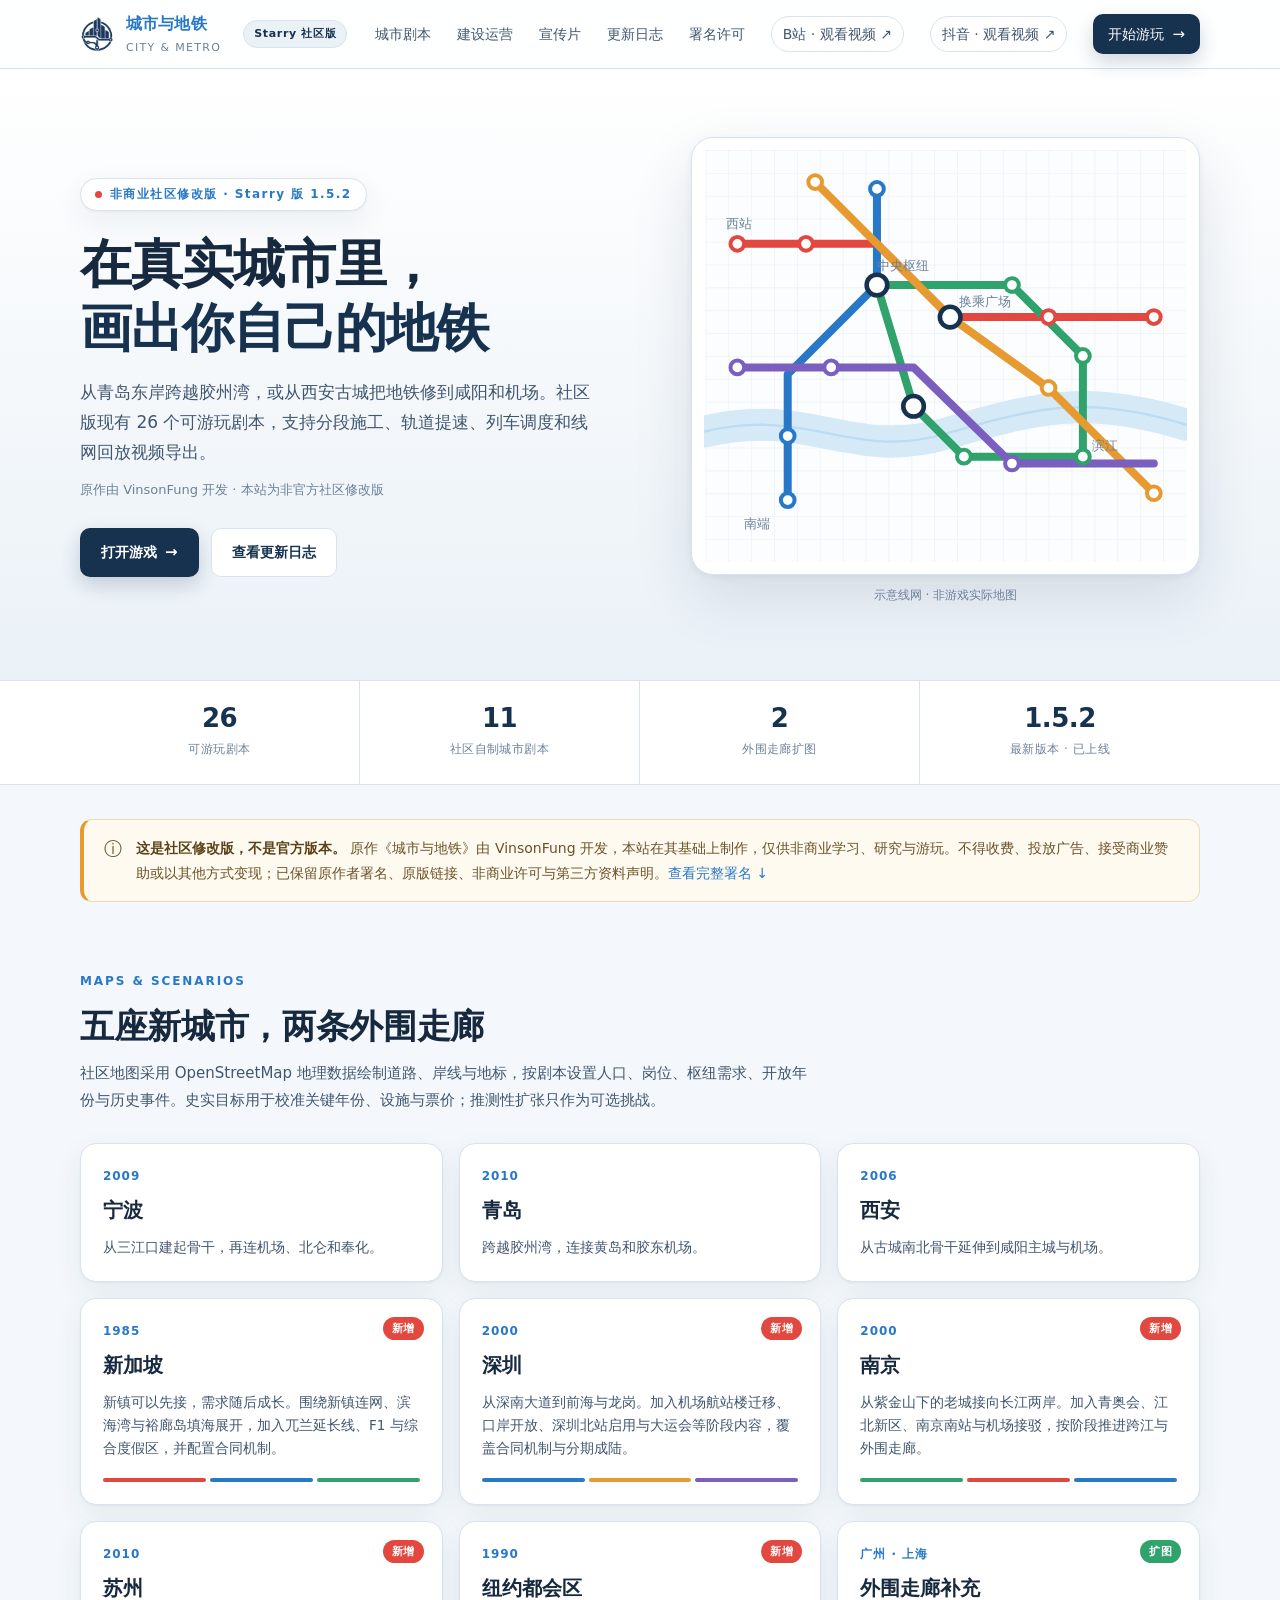
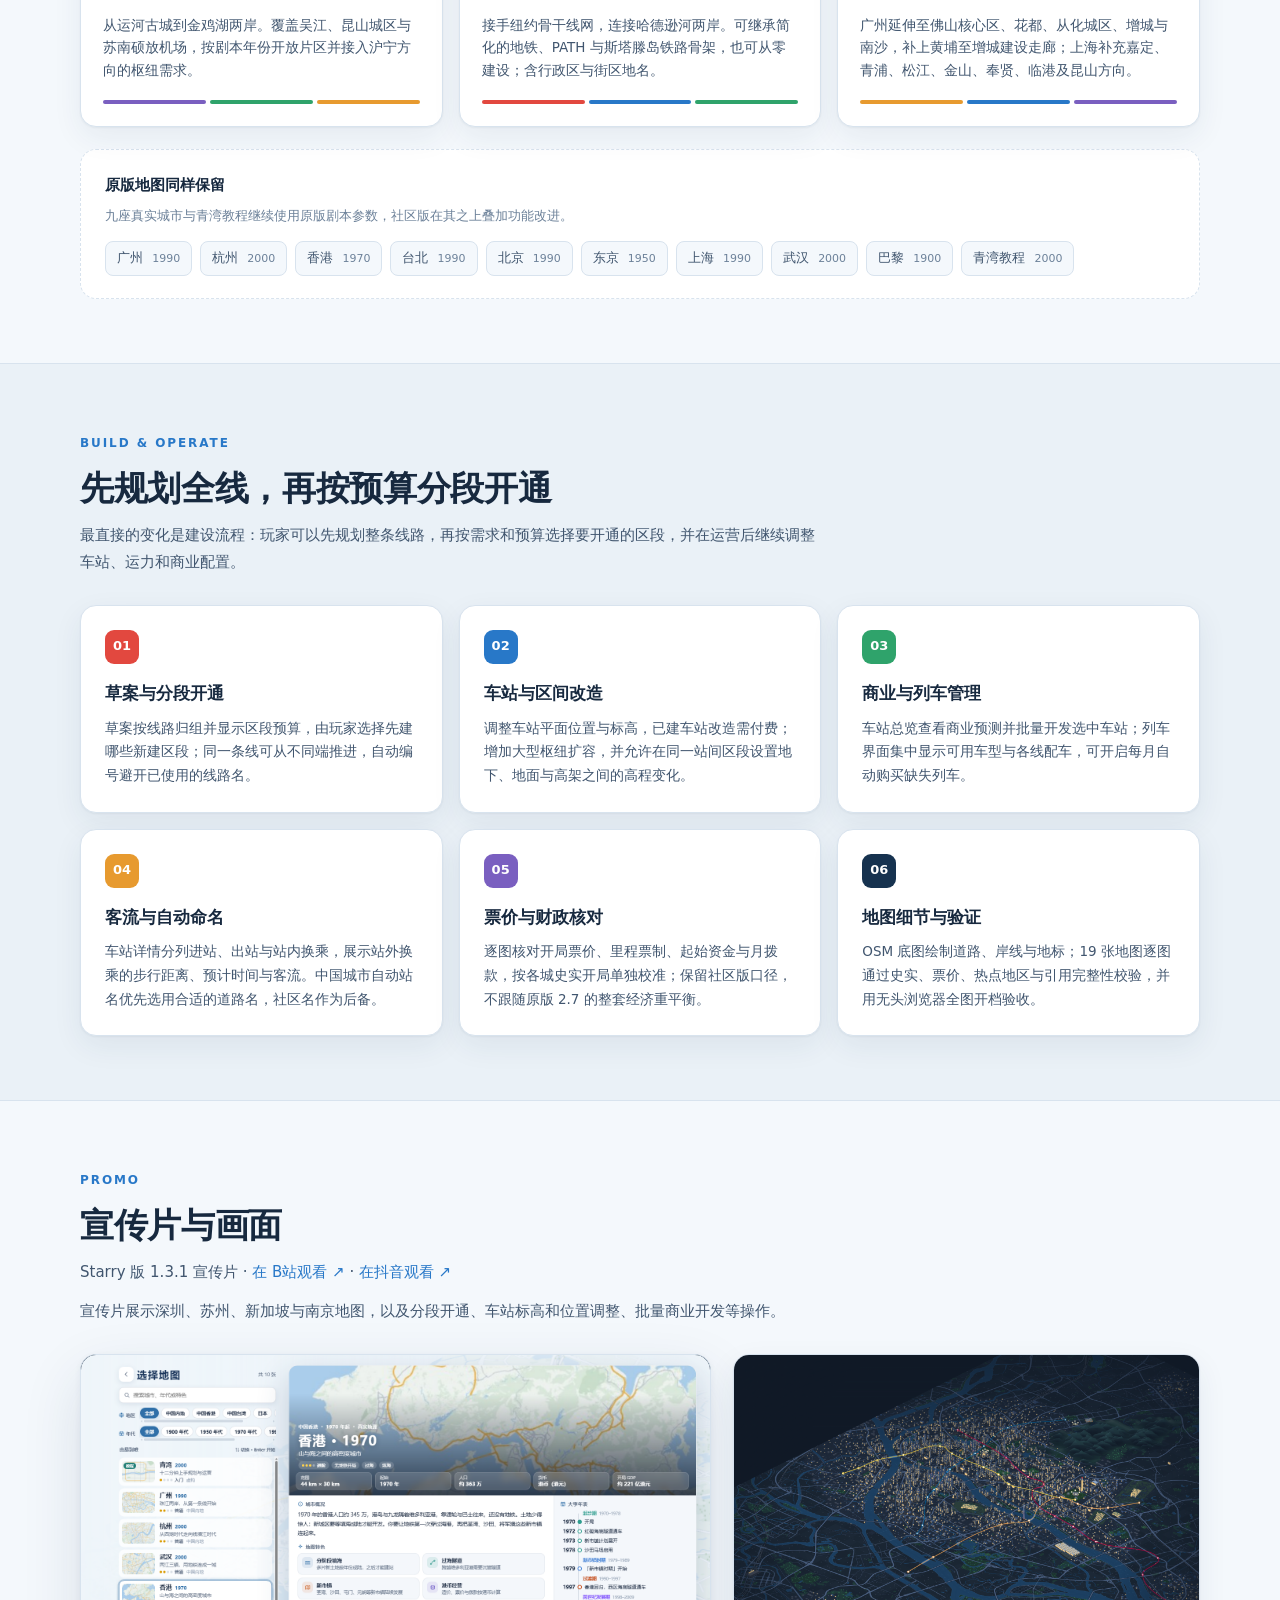
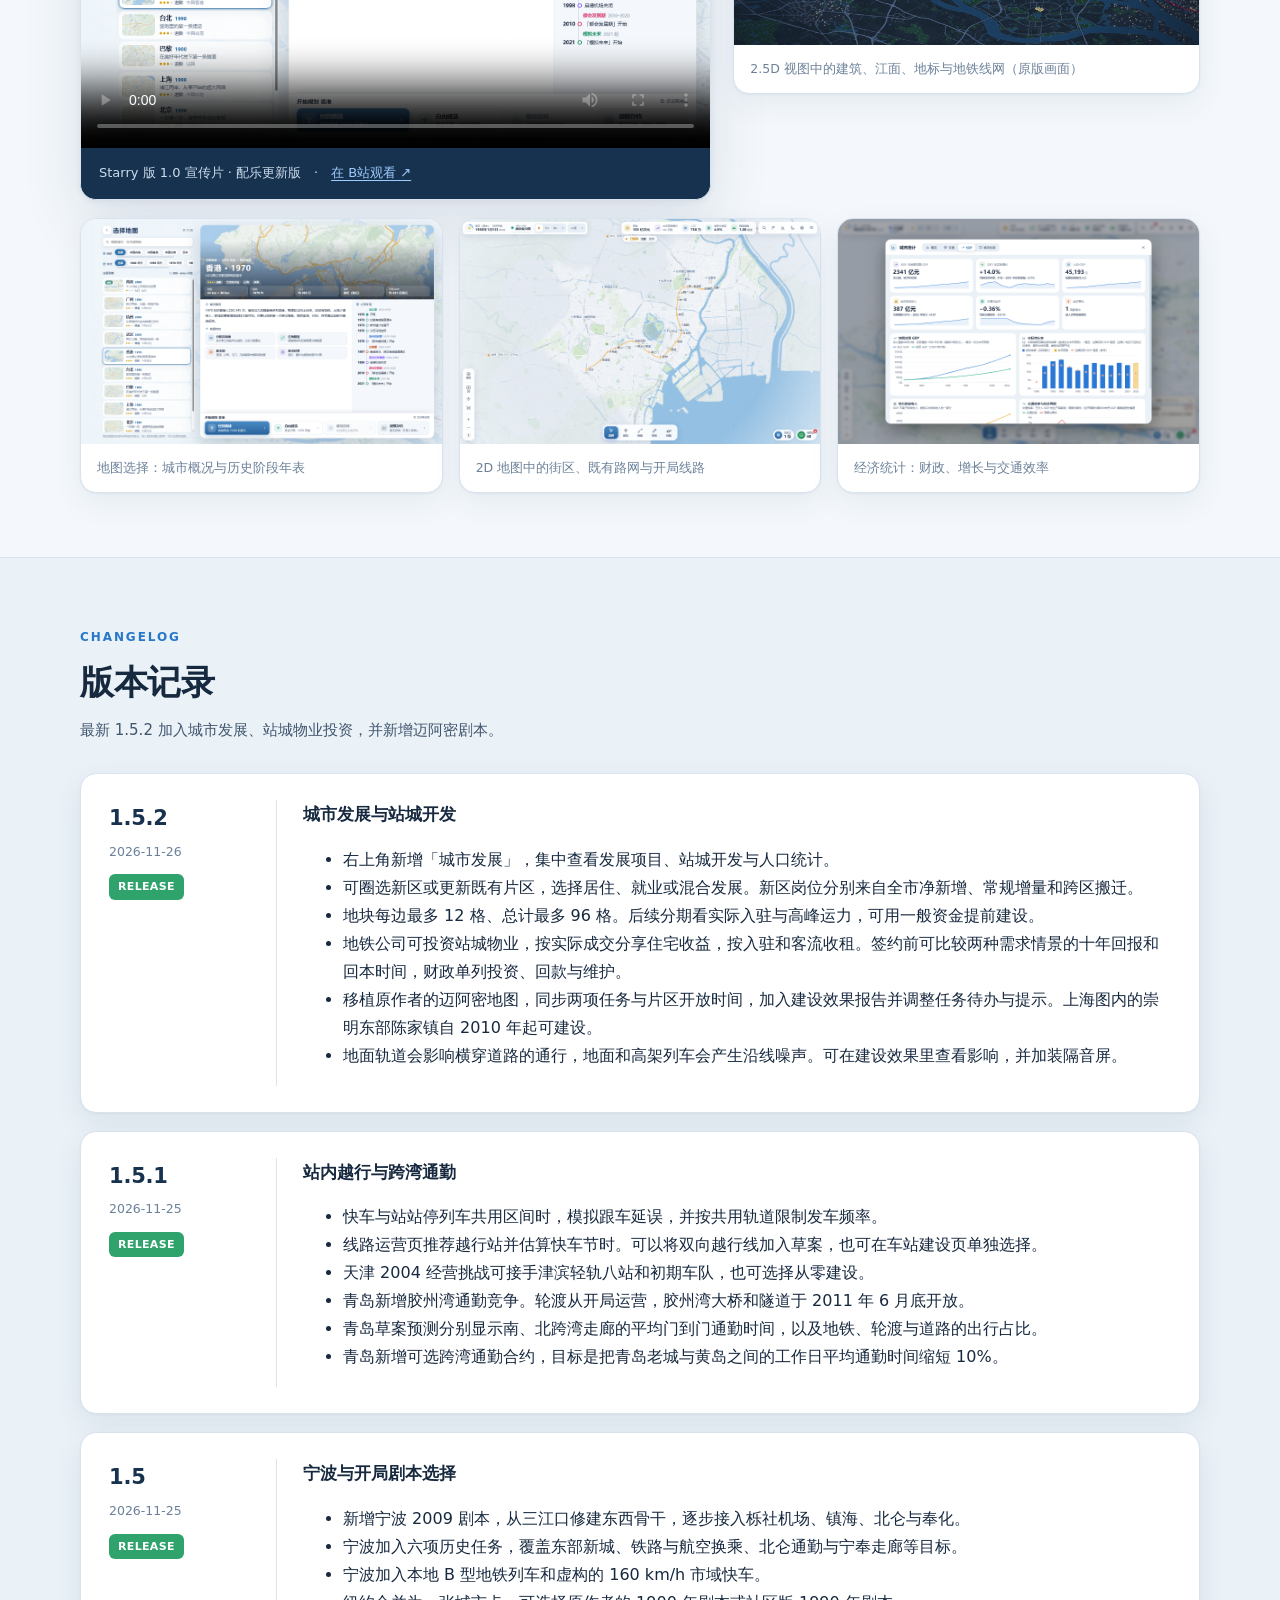
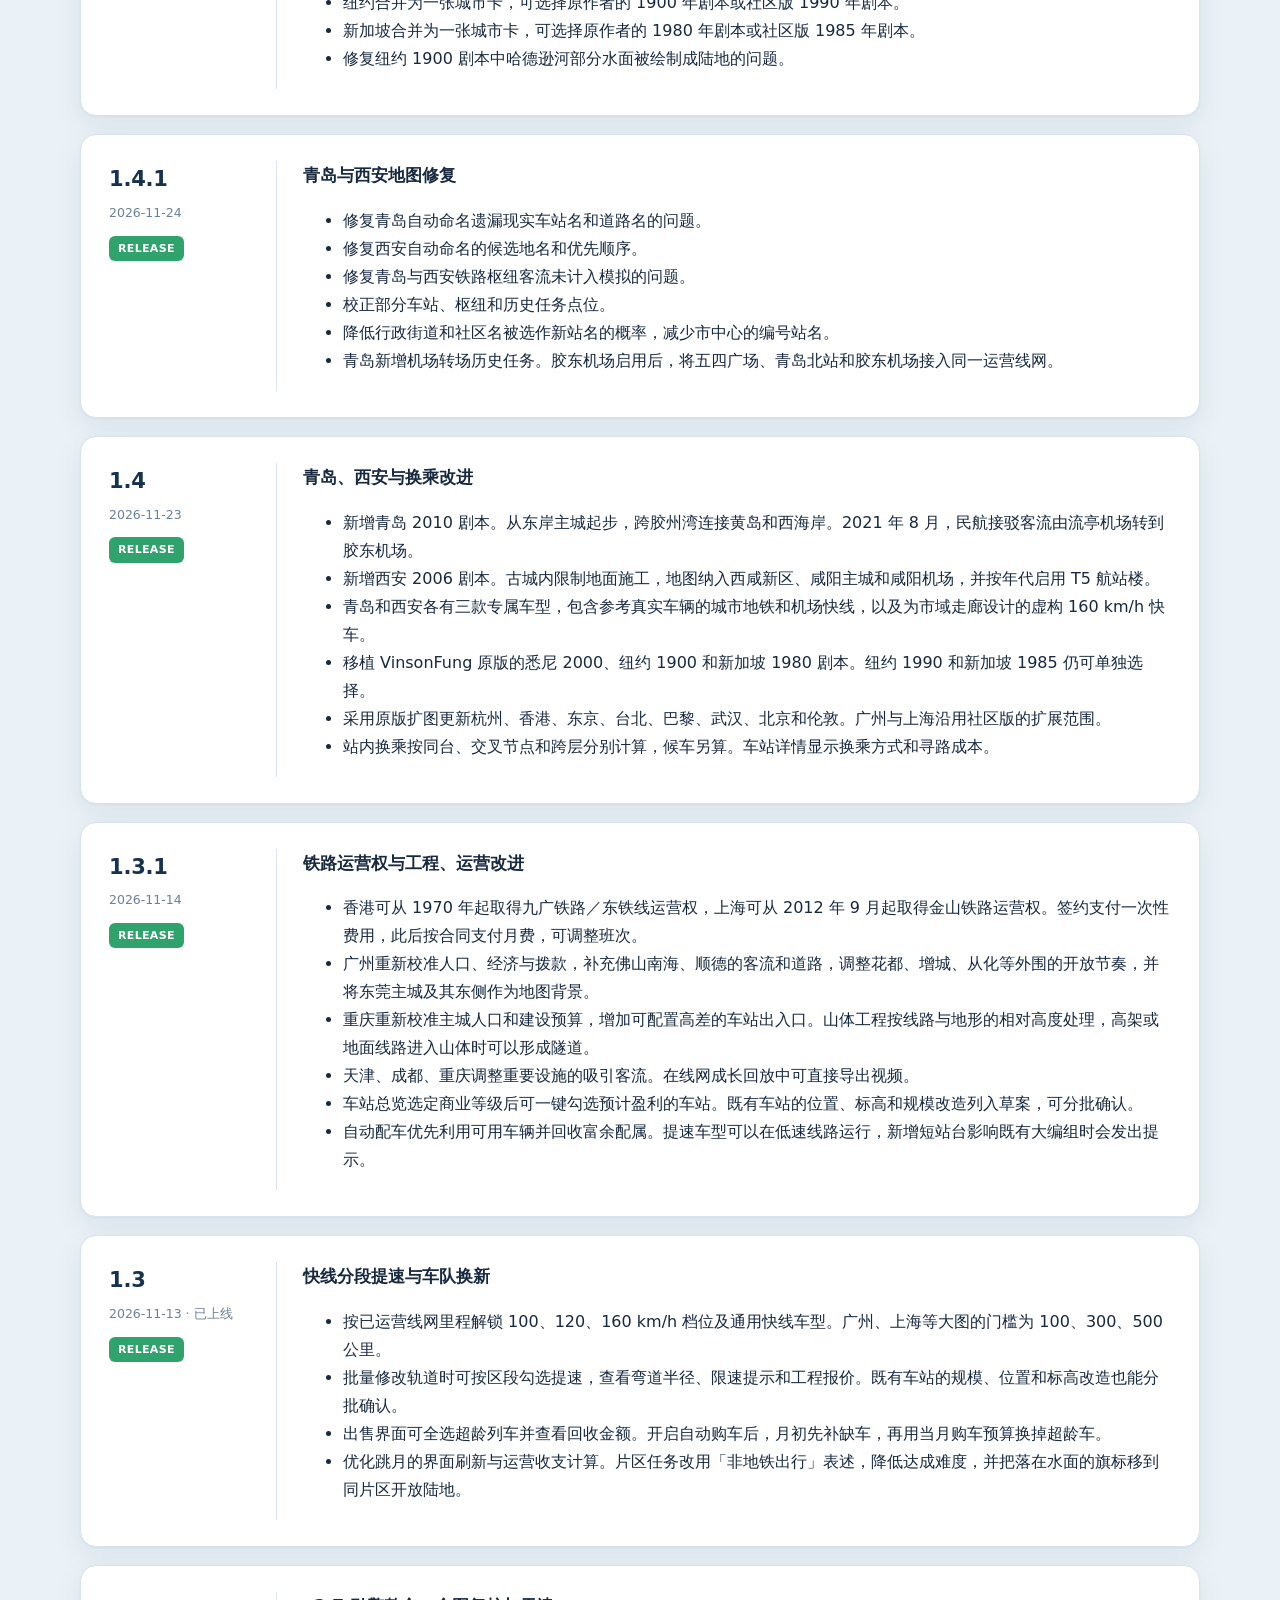
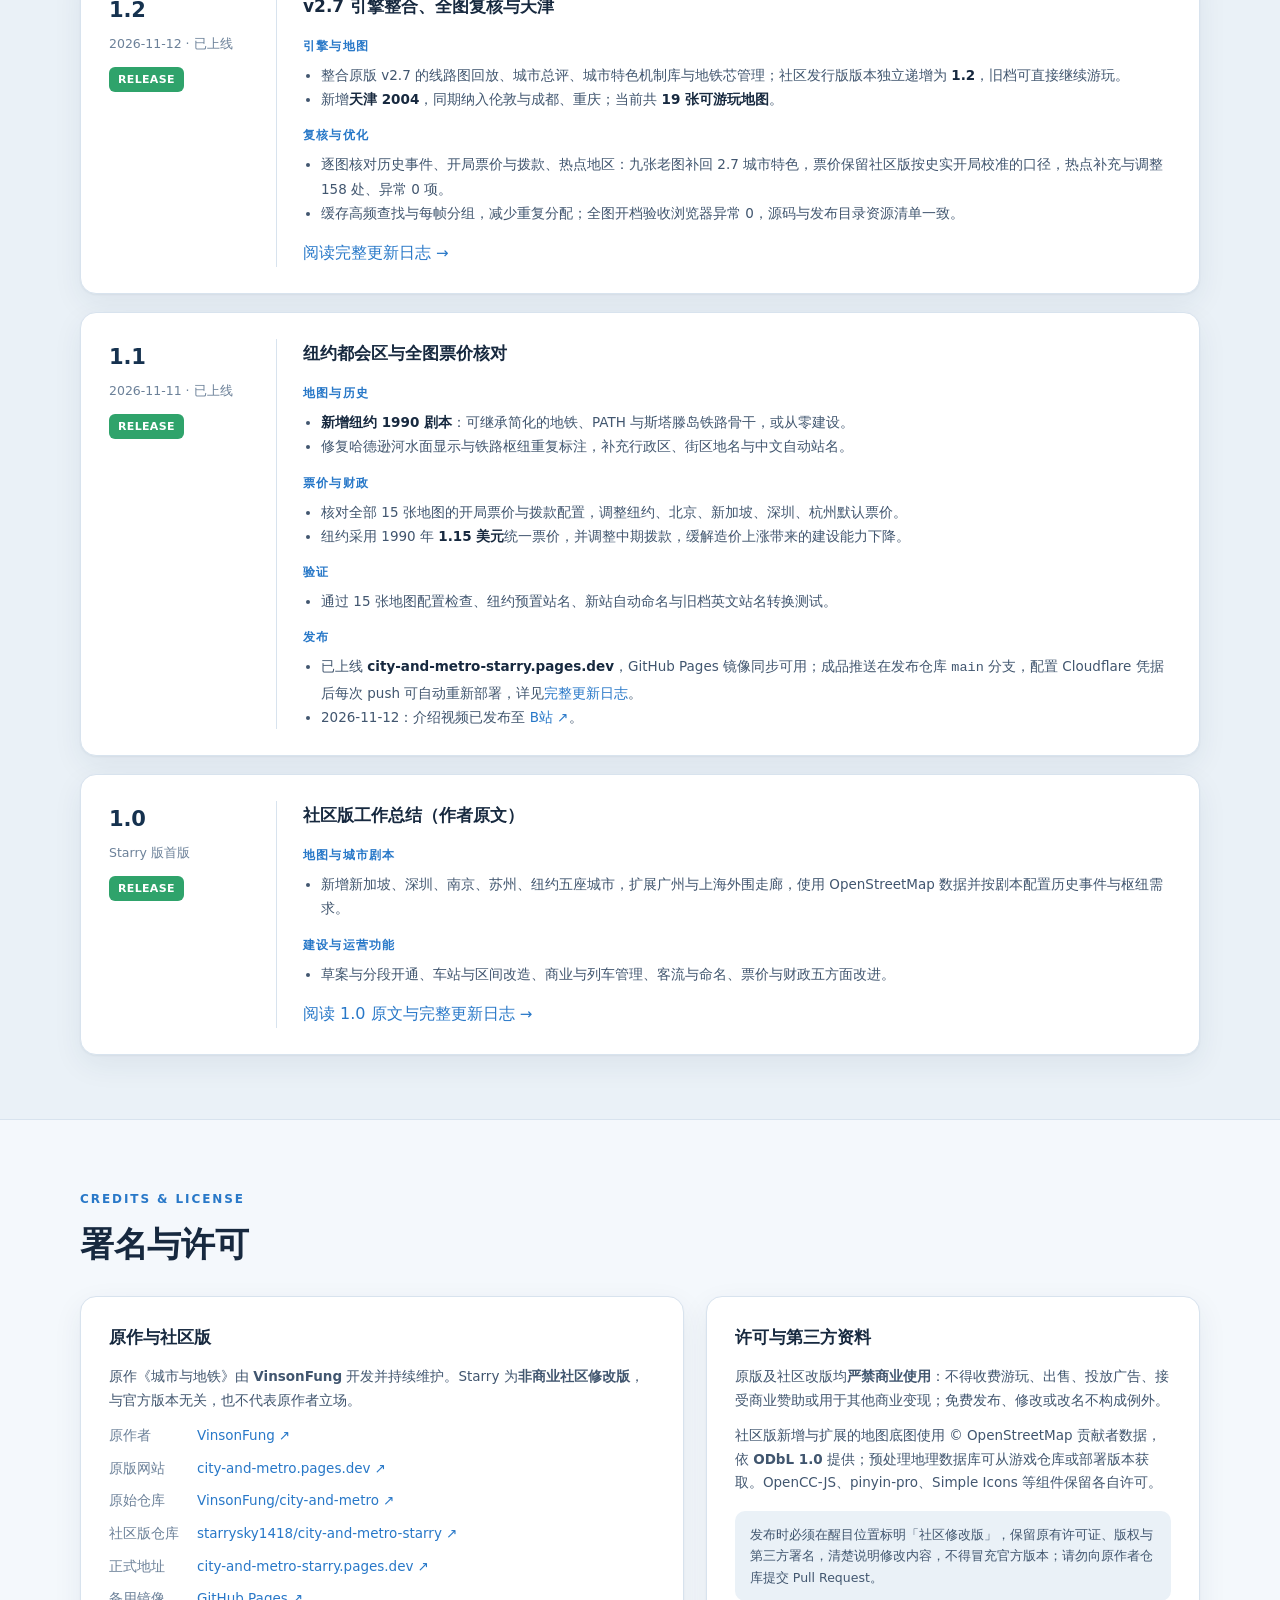
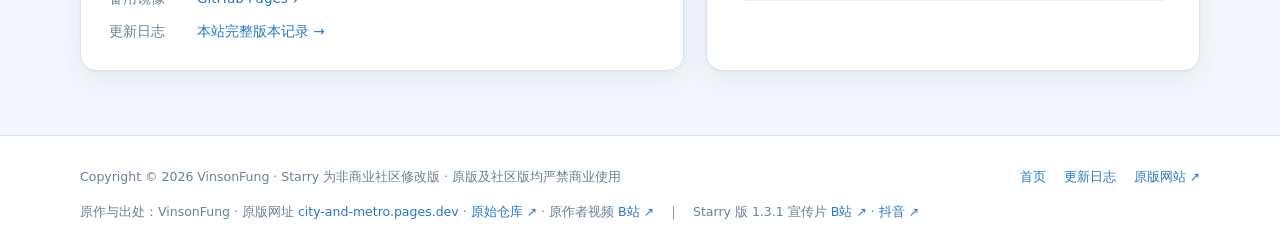
==== commit 8e33fb28: "Release Starry 1.5.2" ====
--- a/site/index.html
+++ b/site/index.html
@@ -4,7 +4,7 @@
 <meta charset="utf-8">
 <meta name="viewport" content="width=device-width, initial-scale=1, viewport-fit=cover">
 <title>城市与地铁 · Starry 社区版</title>
-<meta name="description" content="《城市与地铁》Starry 非商业社区修改版：25 个可游玩剧本。1.5.1 加入站内越行、津滨轻轨接手剧本与青岛跨湾通勤。">
+<meta name="description" content="《城市与地铁》Starry 非商业社区修改版：26 个可游玩剧本。1.5.2 加入城市发展、站城物业投资及迈阿密剧本。">
 <meta name="theme-color" content="#eaf1f7">
 <link rel="icon" type="image/png" href="assets/img/favicon.png">
 <link rel="stylesheet" href="assets/style.css">
@@ -45,9 +45,9 @@
   <div class="hero">
     <div class="wrap hero-grid">
       <div>
-        <span class="eyebrow"><i class="dot"></i> 非商业社区修改版 · Starry 版 1.5.1</span>
+        <span class="eyebrow"><i class="dot"></i> 非商业社区修改版 · Starry 版 1.5.2</span>
         <h1>在真实城市里，<br><span class="accent">画出你自己的地铁</span></h1>
-        <p class="hero-sub">从青岛东岸跨越胶州湾，或从西安古城把地铁修到咸阳和机场。社区版现有 25 个可游玩剧本，支持分段施工、轨道提速、列车调度和线网回放视频导出。</p>
+        <p class="hero-sub">从青岛东岸跨越胶州湾，或从西安古城把地铁修到咸阳和机场。社区版现有 26 个可游玩剧本，支持分段施工、轨道提速、列车调度和线网回放视频导出。</p>
         <p class="hero-note">原作由 VinsonFung 开发 · 本站为非官方社区修改版</p>
         <div class="hero-actions">
           <a class="btn btn-primary" data-play href="../">打开游戏 <span class="arrow">→</span></a>
@@ -104,10 +104,10 @@
   <!-- Stats -->
   <div class="stats">
     <div class="wrap stats-in">
-      <div class="stat"><b>25</b><span>可游玩剧本</span></div>
+      <div class="stat"><b>26</b><span>可游玩剧本</span></div>
       <div class="stat"><b>11</b><span>社区自制城市剧本</span></div>
       <div class="stat"><b>2</b><span>外围走廊扩图</span></div>
-      <div class="stat"><b>1.5.1</b><span>最新版本 · 已上线</span></div>
+      <div class="stat"><b>1.5.2</b><span>最新版本 · 已上线</span></div>
     </div>
   </div>
 
@@ -245,9 +245,27 @@
       <div class="sec-head">
         <span class="sec-kicker">CHANGELOG</span>
         <h2>版本记录</h2>
-        <p class="sec-desc">最新 1.5.1 加入快普共轨、津滨轻轨接手剧本与青岛跨湾通勤。</p>
+        <p class="sec-desc">最新 1.5.2 加入城市发展、站城物业投资，并新增迈阿密剧本。</p>
       </div>
       <div class="log-list">
+        <div class="log-item">
+          <div class="log-meta">
+            <div class="log-ver">1.5.2</div>
+            <div class="log-date">2026-11-26</div>
+            <span class="log-badge badge-rel">RELEASE</span>
+          </div>
+          <div class="log-body">
+            <h3>城市发展与站城开发</h3>
+            <ul>
+              <li>右上角新增「城市发展」，集中查看发展项目、站城开发与人口统计。</li>
+              <li>可圈选新区或更新既有片区，选择居住、就业或混合发展。新区岗位分别来自全市净新增、常规增量和跨区搬迁。</li>
+              <li>地块每边最多 12 格、总计最多 96 格。后续分期看实际入驻与高峰运力，可用一般资金提前建设。</li>
+              <li>地铁公司可投资站城物业，按实际成交分享住宅收益，按入驻和客流收租。签约前可比较两种需求情景的十年回报和回本时间，财政单列投资、回款与维护。</li>
+              <li>移植原作者的迈阿密地图，同步两项任务与片区开放时间，加入建设效果报告并调整任务待办与提示。上海图内的崇明东部陈家镇自 2010 年起可建设。</li>
+              <li>地面轨道会影响横穿道路的通行，地面和高架列车会产生沿线噪声。可在建设效果里查看影响，并加装隔音屏。</li>
+            </ul>
+          </div>
+        </div>
         <div class="log-item">
           <div class="log-meta">
             <div class="log-ver">1.5.1</div>
